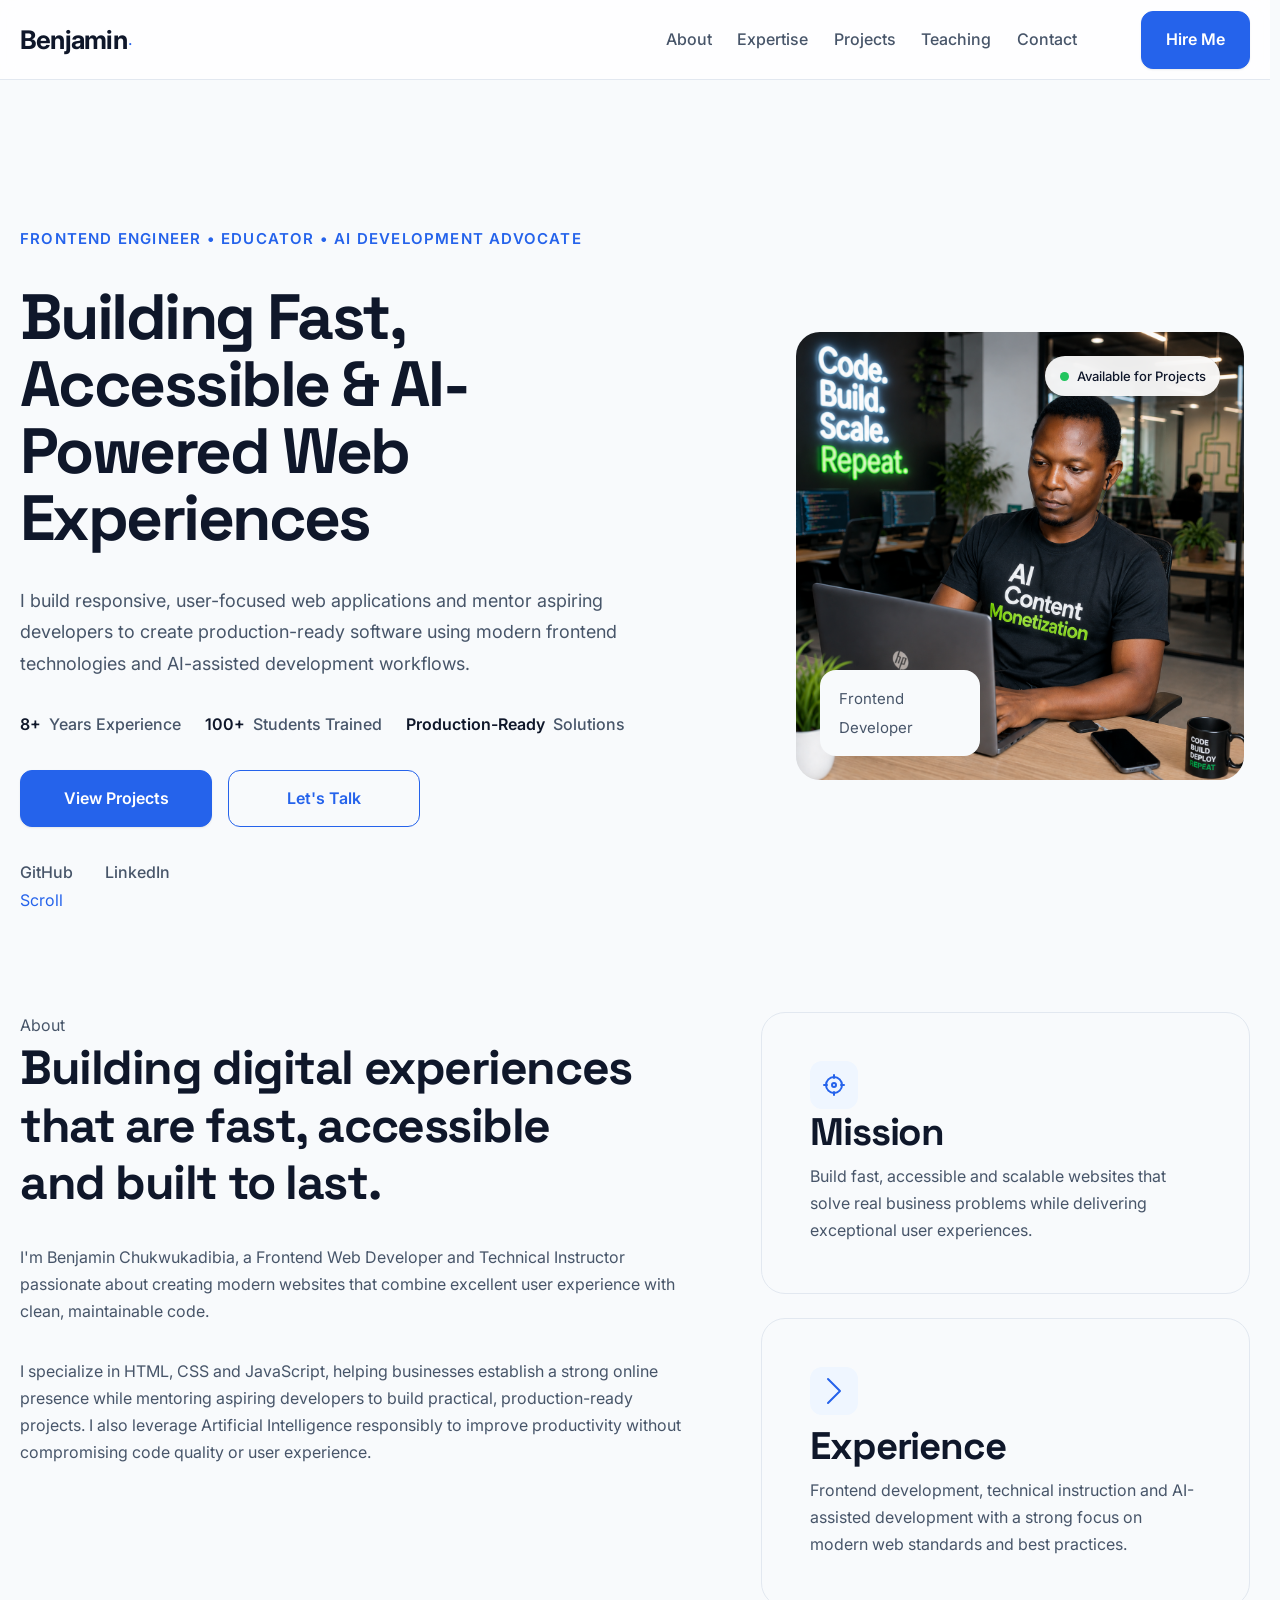
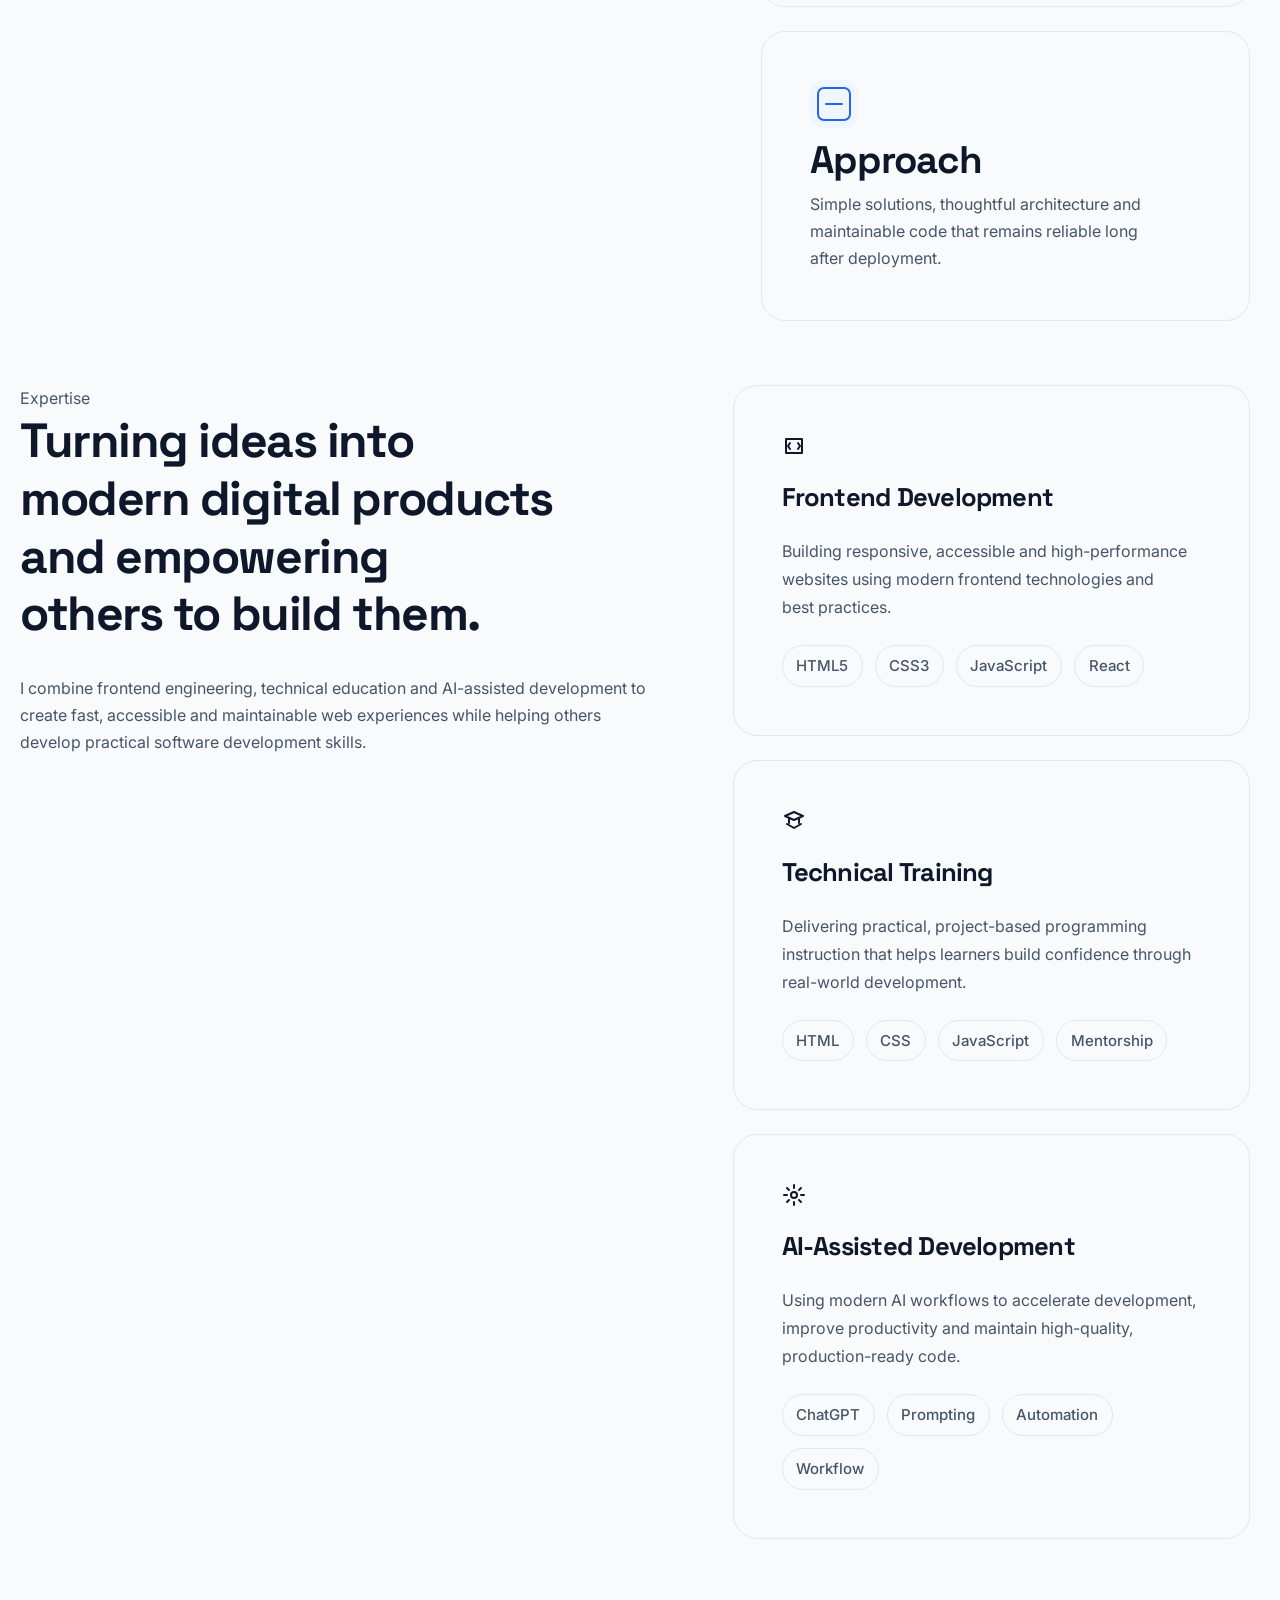
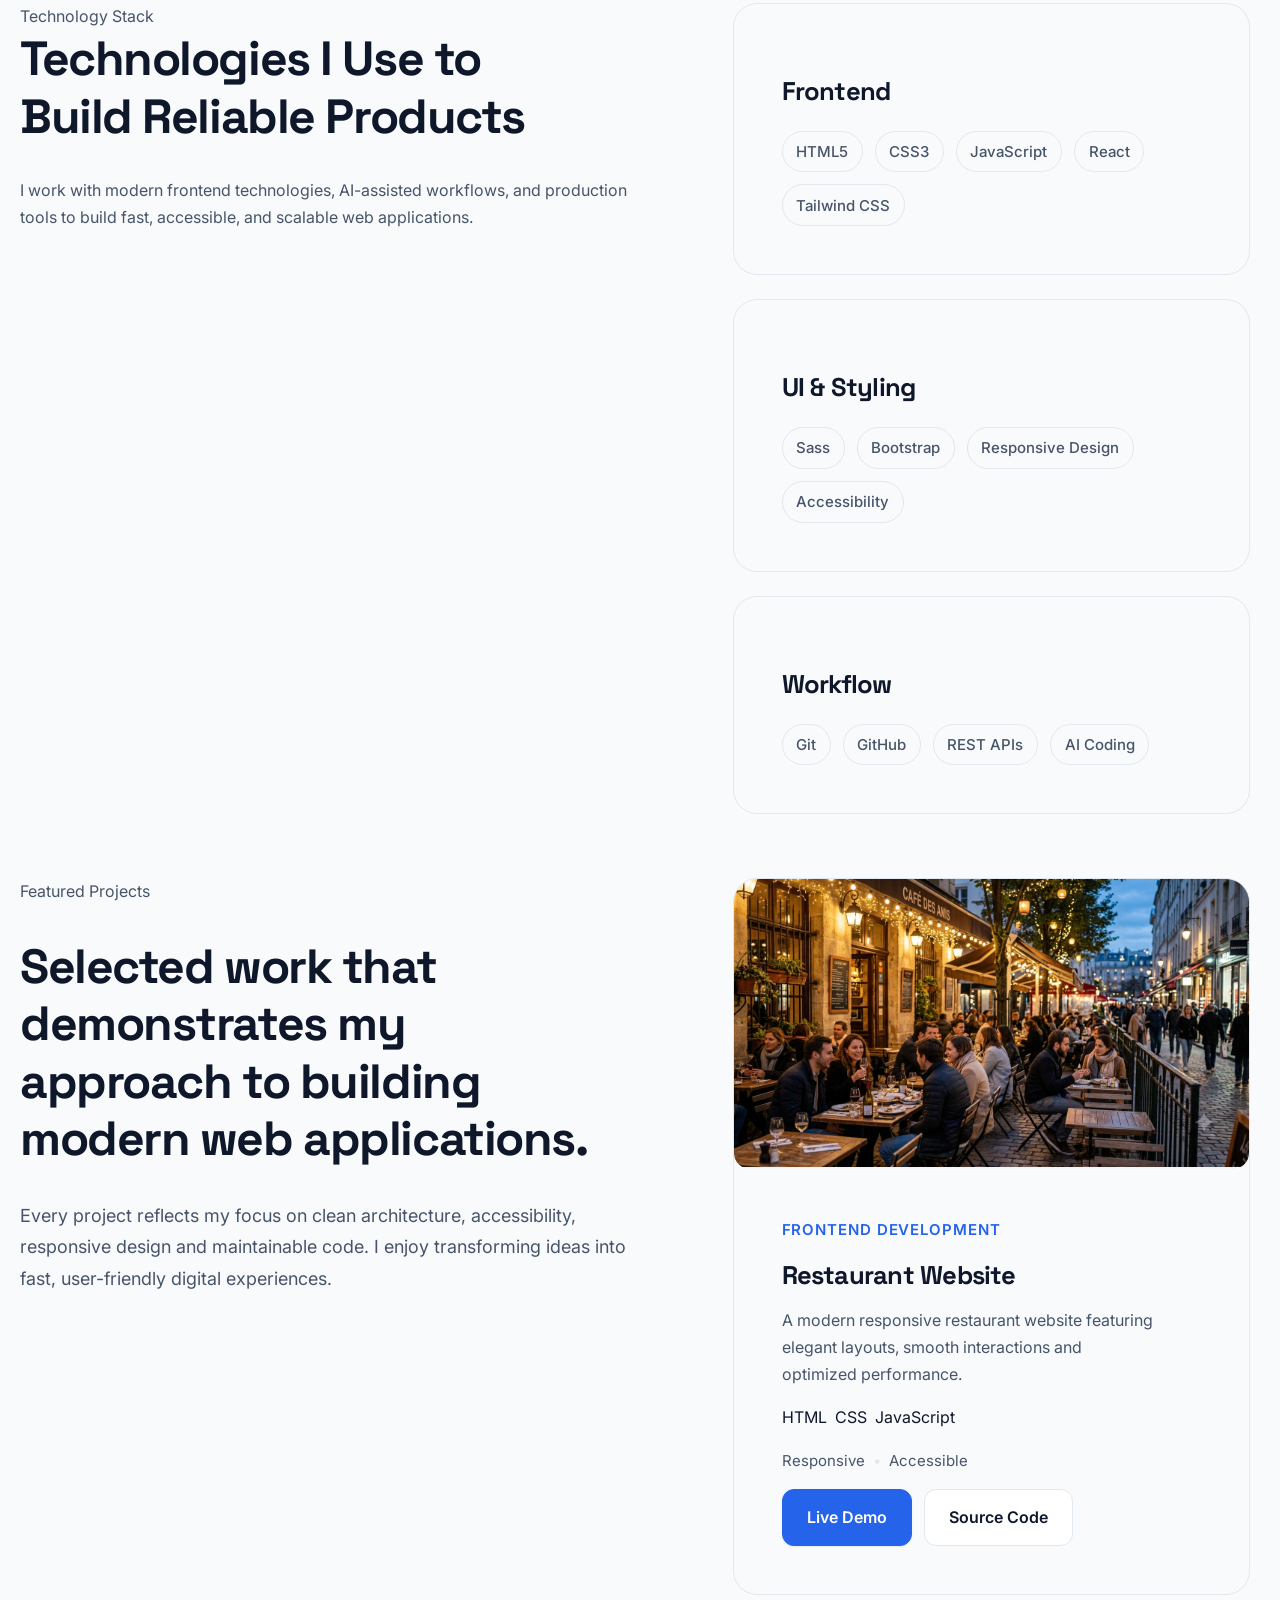
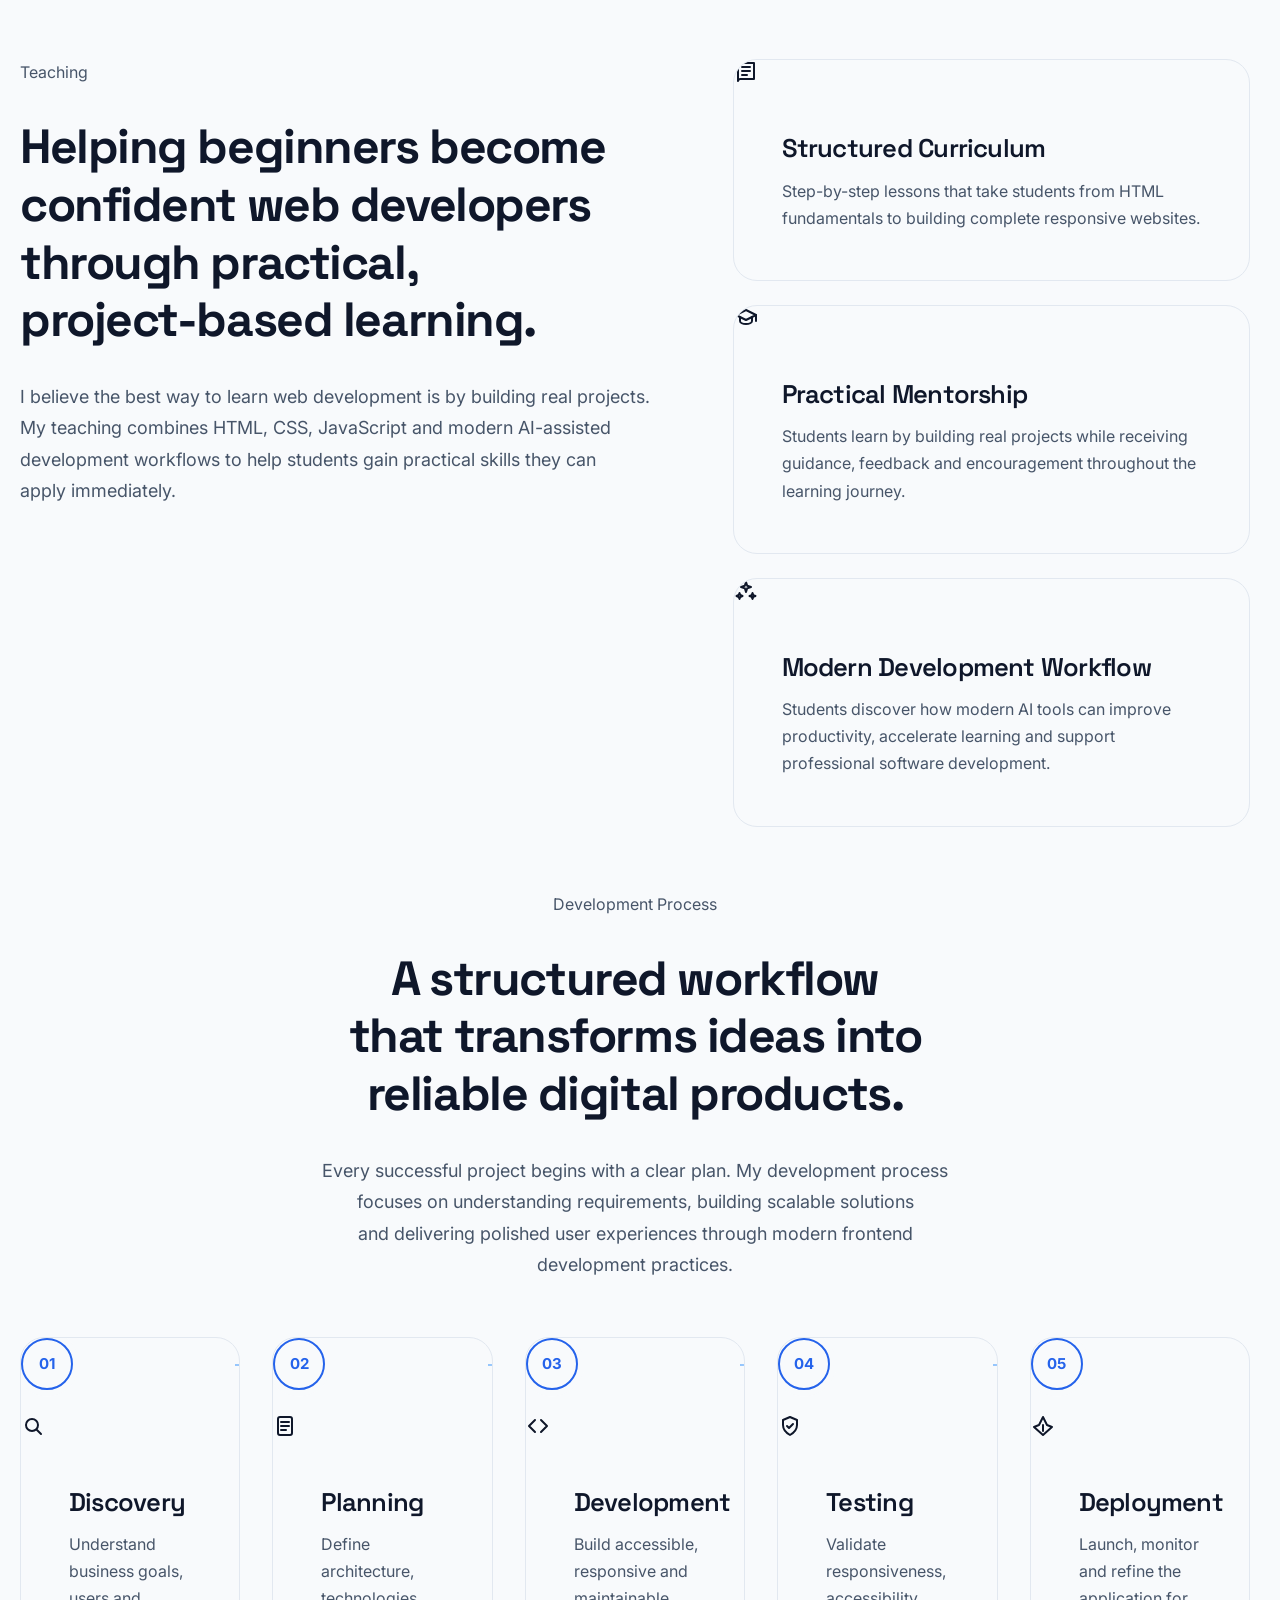
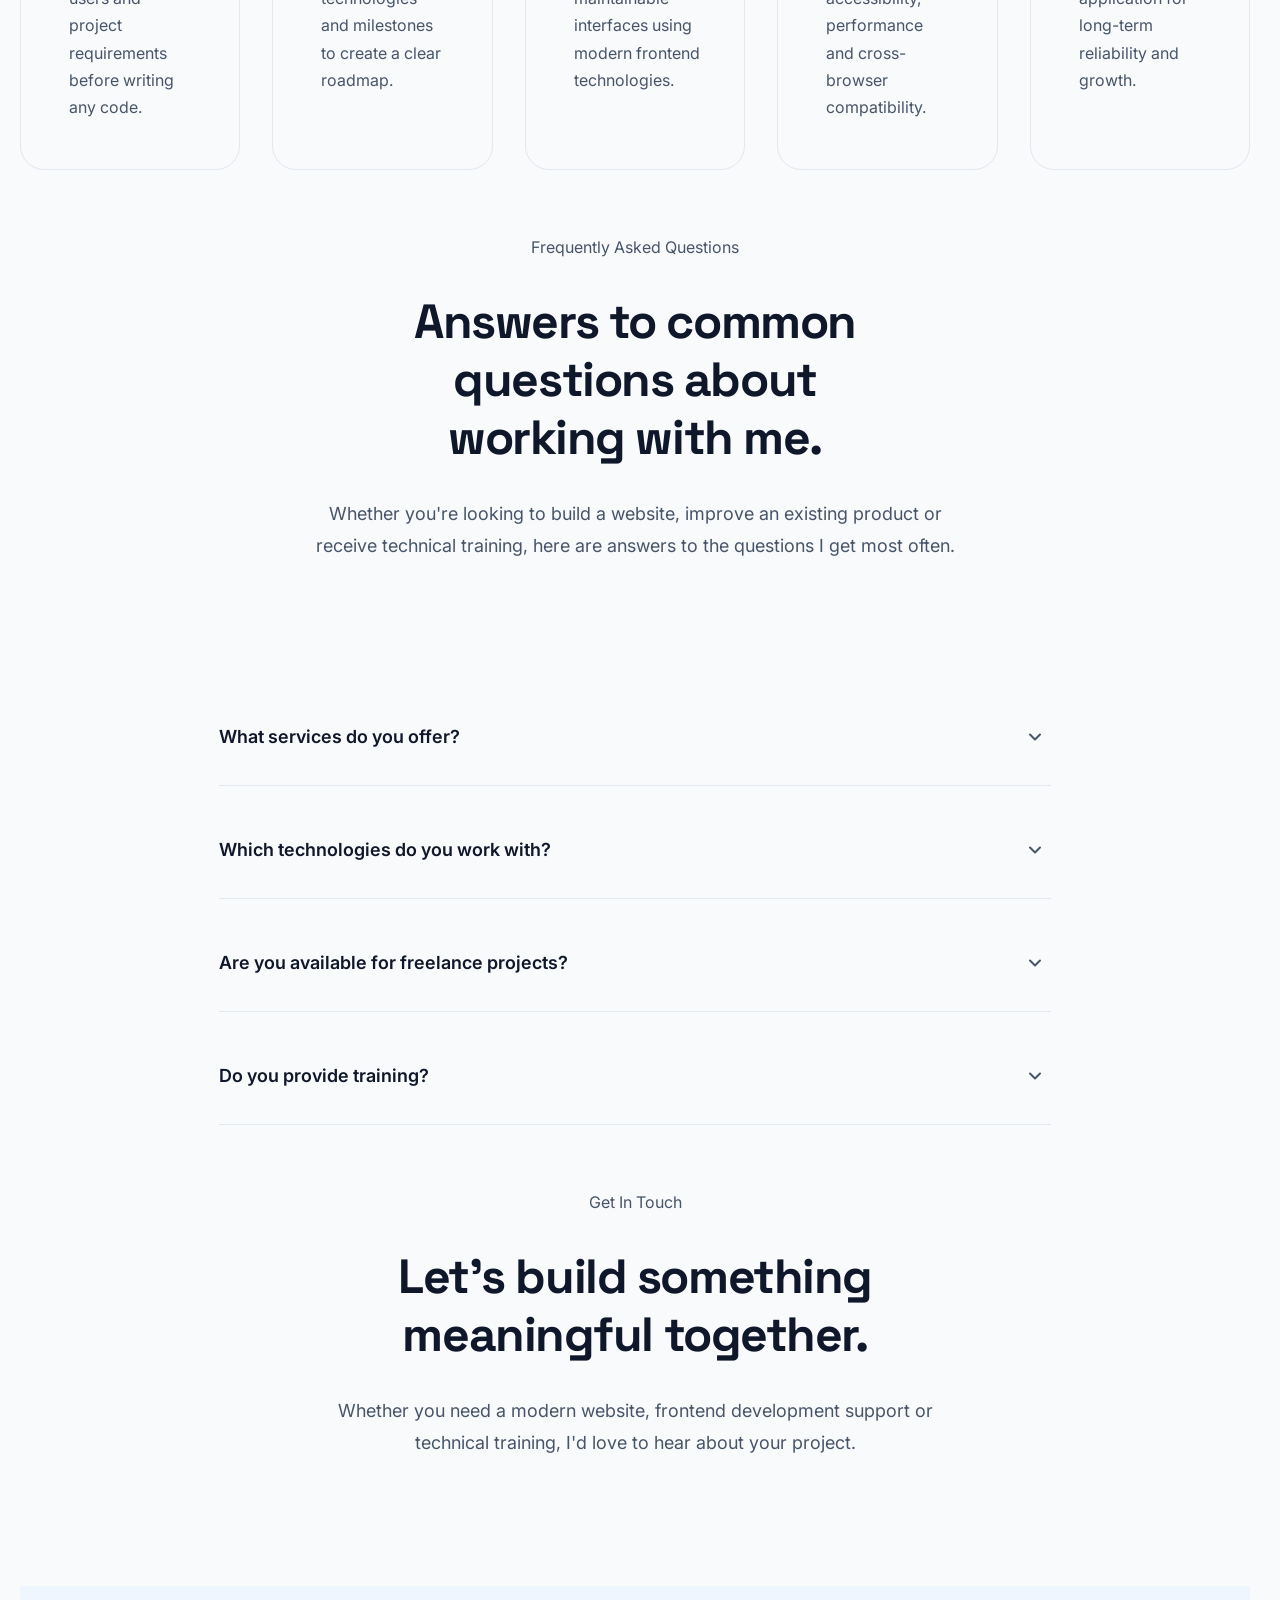
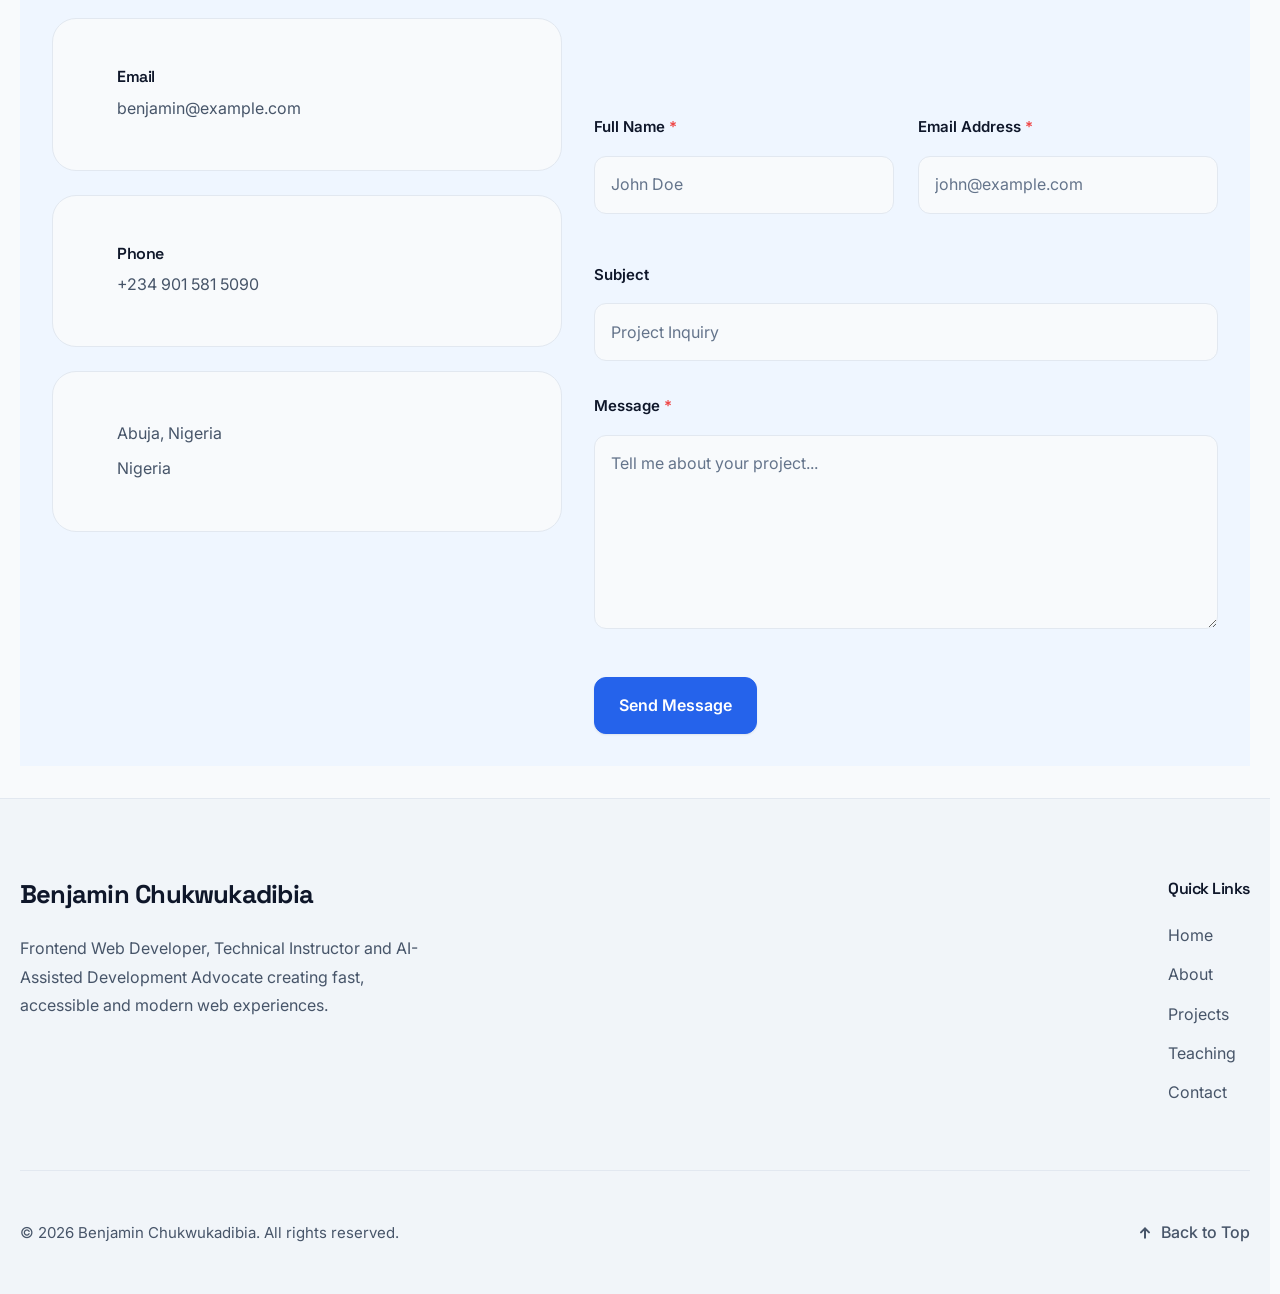
==== index.html @ c60da810 "Add contact form validation + Netlify Forms submission (Stage 23) HTML (index.html): - Form is now a" ====
<!DOCTYPE html>
<html lang="en-NG" dir="ltr">

<head>

    <!-- ==========================================
         Basic Meta
    ========================================== -->

    <meta charset="UTF-8">

    <meta
        name="viewport"
        content="width=device-width, initial-scale=1.0">

    <meta
        http-equiv="X-UA-Compatible"
        content="IE=edge">

    <meta
        name="theme-color"
        content="#0F172A">

    <meta
        name="color-scheme"
        content="light dark">

    <!-- ==========================================
         Primary SEO
    ========================================== -->

    <title>
        Benjamin Chukwukadibia | Frontend Web Developer | Technical Instructor
    </title>

    <meta
        name="description"
        content="Frontend Web Developer, Technical Instructor and AI-Assisted Development Advocate building fast, responsive and accessible web applications.">

    <meta
        name="keywords"
        content="Benjamin Chukwukadibia, Frontend Developer, Web Developer Nigeria, JavaScript, React, HTML, CSS, AI Development, Technical Instructor, Portfolio">

    <meta
        name="author"
        content="Benjamin Chukwukadibia">

    <meta
        name="robots"
        content="index, follow">

    <link
        rel="canonical"
        href="https://yourdomain.com/">

    <!-- ==========================================
         Open Graph
    ========================================== -->

    <meta
        property="og:type"
        content="website">

    <meta
        property="og:title"
        content="Benjamin Chukwukadibia">

    <meta
        property="og:description"
        content="Frontend Web Developer | Technical Instructor | AI-Assisted Development Advocate">

    <meta
        property="og:url"
        content="https://yourdomain.com">

    <meta
        property="og:image"
        content="https://yourdomain.com/seo/og-image.webp">

    <meta
        property="og:site_name"
        content="Benjamin Chukwukadibia Portfolio">

    <meta
        property="og:locale"
        content="en_NG">

    <!-- ==========================================
         Twitter
    ========================================== -->

    <meta
        name="twitter:card"
        content="summary_large_image">

    <meta
        name="twitter:title"
        content="Benjamin Chukwukadibia">

    <meta
        name="twitter:description"
        content="Frontend Web Developer | Technical Instructor | AI-Assisted Development Advocate">

    <meta
        name="twitter:image"
        content="https://yourdomain.com/seo/og-image.webp">

    <!-- ==========================================
         Favicons
    ========================================== -->

    <link
        rel="icon"
        href="favicon/favicon.ico">

    <link
        rel="apple-touch-icon"
        href="favicon/apple-touch-icon.png">

    <link
        rel="manifest"
        href="site.webmanifest">

    <!-- ==========================================
         Google Fonts
    ========================================== -->

    <link
        rel="preconnect"
        href="https://fonts.googleapis.com">

    <link
        rel="preconnect"
        href="https://fonts.gstatic.com"
        crossorigin>

    <link
        href="https://fonts.googleapis.com/css2?family=Inter:wght@400;500;600;700;800&family=Space+Grotesk:wght@500;600;700&display=swap"
        rel="stylesheet">

    <!-- ==========================================
         CSS
    ========================================== -->

    <link
        rel="stylesheet"
        href="assets/css/style.css">

</head>

<body>

    <!-- ==========================================
         Site Wrapper
    ========================================== -->

    <div class="site-wrapper">

        <!-- ==========================================
             Header
        ========================================== -->

        <header
            class="site-header"
            id="top">

            <div class="container">

                <nav
                    class="navbar"
                    aria-label="Primary Navigation">

                    <!-- Logo -->

                    <a
                        href="#hero"
                        class="logo"
                        aria-label="Benjamin Chukwukadibia Home">

                        <span class="logo-text">

                            Benjamin

                        </span>

                        <span
                            class="logo-dot"
                            aria-hidden="true">

                            .

                        </span>

                    </a>

                    <!-- Navigation -->

                    <div
                        class="nav-menu"
                        id="nav-menu"
                        aria-hidden="true">

                        <ul
                            class="nav-list">

                            <li class="nav-item">

                                <a
                                    class="nav-link"
                                    href="#about">

                                    <span class="nav-link-text">

                                        About

                                    </span>

                                </a>

                            </li>

                            <li class="nav-item">

                                <a
                                    class="nav-link"
                                    href="#expertise">

                                    <span class="nav-link-text">

                                        Expertise

                                    </span>

                                </a>

                            </li>

                            <li class="nav-item">

                                <a
                                    class="nav-link"
                                    href="#projects">

                                    <span class="nav-link-text">

                                        Projects

                                    </span>

                                </a>

                            </li>

                            <li class="nav-item">

                                <a
                                    class="nav-link"
                                    href="#teaching">

                                    <span class="nav-link-text">

                                        Teaching

                                    </span>

                                </a>

                            </li>

                            <li class="nav-item">

                                <a
                                    class="nav-link"
                                    href="#contact">

                                    <span class="nav-link-text">

                                        Contact

                                    </span>

                                </a>

                            </li>

                        </ul>

                        <a
                            href="#contact"
                            class="btn btn-primary nav-cta">

                            Hire Me

                        </a>

                    </div>

                    <!-- Mobile Toggle -->

                    <button
                        type="button"
                        class="nav-toggle"
                        aria-label="Toggle navigation"
                        aria-controls="nav-menu"
                        aria-expanded="false">

                        <svg
                            class="nav-toggle-icon"
                            viewBox="0 0 24 24"
                            aria-hidden="true"
                            focusable="false">

                            <line
                                class="line line-top"
                                x1="3"
                                y1="6"
                                x2="21"
                                y2="6" />

                            <line
                                class="line line-middle"
                                x1="3"
                                y1="12"
                                x2="21"
                                y2="12" />

                            <line
                                class="line line-bottom"
                                x1="3"
                                y1="18"
                                x2="21"
                                y2="18" />

                        </svg>

                    </button>

                </nav>

            </div>

        </header>

        <!-- ==========================================
             Main Content
        ========================================== -->

        <main id="main-content">

            <!-- Hero Section -->

            <!-- ==========================================
                HERO
            ========================================== -->

            <section
                id="hero"
                class="hero-section"
                aria-labelledby="hero-title">

                <div class="container">

                    <div class="hero-grid">

                        <!-- ==========================================
                            Hero Content
                        ========================================== -->

                        <div class="hero-content">
                                <div class="hero-copy">

                                <!-- Eyebrow -->

                                <p class="hero-eyebrow">

                                    Frontend Engineer • Educator • AI Development Advocate

                                </p>

                                <!-- Main Heading -->

                                <h1
                                    id="hero-title"
                                    class="hero-title">

                                    Building Fast,
                                    Accessible &
                                    AI-Powered
                                    Web Experiences

                                </h1>

                                <!-- Introduction -->

                                <p class="hero-description">

                                    I build responsive, user-focused web applications and mentor aspiring developers to create production-ready software using modern frontend technologies and AI-assisted development workflows.

                                </p>

                                <!-- Credibility -->

                                <ul
                                    class="hero-highlights"
                                    aria-label="Professional Highlights">

                                    <li>

                                        <strong>8+</strong> Years Experience

                                    </li>

                                    <li>

                                        <strong>100+</strong> Students Trained

                                    </li>

                                    <li>

                                        <strong>Production-Ready</strong> Solutions

                                    </li>

                                </ul>

                                <!-- Call To Action -->

                                <div class="hero-actions">

                                    <a
                                        href="#projects"
                                        class="btn btn-primary">

                                        View Projects

                                    </a>

                                    <a
                                        href="#contact"
                                        class="btn btn-outline">

                                        Let's Talk

                                    </a>

                                </div>

                                <!-- Social -->

                                <ul
                                    class="hero-socials"
                                    aria-label="Social Links">

                                    <li>

                                        <a
                                            href="https://github.com/Chukwukadibia/Chukwukadibia"
                                            target="_blank"
                                            rel="noopener noreferrer">

                                            GitHub

                                        </a>

                                    </li>

                                    <li>

                                        <a
                                            href="https://www.linkedin.com/in/chukwukadibia-benjamin-b775a0150/"
                                            target="_blank"
                                            rel="noopener noreferrer">

                                            LinkedIn

                                        </a>

                                    </li>

                                </ul>
                            </div>

                        </div>

                        <!-- ==========================================
                            Hero Media
                        ========================================== -->

                        <div class="hero-media">

                            <figure class="hero-photo">

                                <img
                                    src="assets/images/profile/benjamin.png"
                                    alt="Benjamin Chukwukadibia"
                                    class="hero-image"
                                    width="640"
                                    height="800"
                                    loading="eager"
                                    decoding="async"
                                    fetchpriority="high">

                                <div class="profile-status">

                                    <span class="status-dot"></span>

                                    Available for Projects

                                </div>

                                <div class="profile-badge">

                                     <span class="badge-title">
                                        Frontend
                                    </span>

                                    <span class="badge-subtitle">
                                        Developer
                                    </span>

                                </div>

                                <span
                                    class="profile-shape"
                                    aria-hidden="true">
                                </span>

                            </figure>

                        </div>
                    </div>
                    <!-- ==========================================
                        Scroll Indicator
                    ========================================== -->

                    <a
                        href="#about"
                        class="scroll-indicator"
                        aria-label="Scroll to About section">

                        Scroll

                    </a>

                </div>

            </section>

            <!-- ==========================================
                ABOUT
            ========================================== -->

            <section
                class="section about-section"
                id="about"
                aria-labelledby="about-title">

                <div class="container">

                    <div class="about-grid">

                        <!-- About Content -->

                        <div class="about-content">

                            <header class="section-header">

                                <p class="section-eyebrow">

                                    About

                                </p>

                                <h2
                                    class="section-title"
                                    id="about-title">

                                    Building digital experiences that are fast, accessible and built to last.

                                </h2>

                            </header>

                            <p class="about-lead">

                                I'm Benjamin Chukwukadibia, a Frontend Web Developer and Technical Instructor passionate about creating modern websites that combine excellent user experience with clean, maintainable code.

                            </p>

                            <p>

                                I specialize in HTML, CSS and JavaScript, helping businesses establish a strong online presence while mentoring aspiring developers to build practical, production-ready projects. I also leverage Artificial Intelligence responsibly to improve productivity without compromising code quality or user experience.

                            </p>

                        </div>

                        <!-- About Highlights -->

                        <div class="about-cards">

                            <article class="card card--interactive about-card">

                                <div class="card-body">

                                    <div class="card-icon about-card-icon" aria-hidden="true">

                                            <svg
                                                viewBox="0 0 24 24"
                                                class="about-icon">

                                                <circle
                                                    cx="12"
                                                    cy="12"
                                                    r="8"
                                                    class="icon-stroke"/>

                                                <circle
                                                    cx="12"
                                                    cy="12"
                                                    r="2"
                                                    class="icon-stroke"/>

                                                <line
                                                    x1="12"
                                                    y1="2"
                                                    x2="12"
                                                    y2="5"
                                                    class="icon-stroke"/>

                                                <line
                                                    x1="22"
                                                    y1="12"
                                                    x2="19"
                                                    y2="12"
                                                    class="icon-stroke"/>

                                                <line
                                                    x1="12"
                                                    y1="22"
                                                    x2="12"
                                                    y2="19"
                                                    class="icon-stroke"/>

                                                <line
                                                    x1="2"
                                                    y1="12"
                                                    x2="5"
                                                    y2="12"
                                                    class="icon-stroke"/>

                                            </svg>
                                        </div>

                                    <h3>

                                        Mission

                                    </h3>

                                    <p>

                                        Build fast, accessible and scalable websites that solve real business problems while delivering exceptional user experiences.

                                    </p>
                                </div>
                            </article>

                            <article class="card card--interactive about-card">

                                <div class="card-body">


                                    <div class="about-card-icon" aria-hidden="true">

                                        <svg
                                            viewBox="0 0 24 24"
                                            class="about-icon">

                                            <polyline
                                                points="9 18 15 12 9 6"
                                                class="icon-stroke"/>

                                        </svg>

                                    </div>
                                    <h3>

                                        Experience

                                    </h3>

                                    <p>

                                        Frontend development, technical instruction and AI-assisted development with a strong focus on modern web standards and best practices.

                                    </p>
                                </div>
                            </article>

                            <article class="card card--interactive about-card">

                                <div class="card-body">

                                    <div class="about-card-icon" aria-hidden="true">

                                        <svg
                                            viewBox="0 0 24 24"
                                            class="about-icon">

                                            <rect
                                                x="4"
                                                y="4"
                                                width="16"
                                                height="16"
                                                rx="3"
                                                class="icon-stroke"/>

                                            <path
                                                d="M8 12h8"
                                                class="icon-stroke"/>

                                        </svg>

                                    </div>
                                    <h3>

                                        Approach

                                    </h3>

                                    <p>

                                        Simple solutions, thoughtful architecture and maintainable code that remains reliable long after deployment.

                                    </p>
                                </div>
                            </article>

                        </div>

                    </div>

                </div>

            </section>
            <!-- Additional sections will be added progressively -->
            
            <!-- ==========================================
                EXPERTISE
            ========================================== -->

            <section
                class="section expertise-section"
                id="expertise"
                aria-labelledby="expertise-title">

                <div class="container">

                    <div class="expertise-grid">

                        <!-- ==========================================
                            Section Header
                        ========================================== -->

                        <div class="expertise-content">

                            <header class="section-header">

                                <p class="section-eyebrow">

                                    Expertise

                                </p>

                                <h2
                                    id="expertise-title"
                                    class="section-title">

                                    Turning ideas into modern digital products and empowering others to build them.

                                </h2>

                            </header>

                            <p class="expertise-lead">

                                I combine frontend engineering, technical education and AI-assisted development to create fast, accessible and maintainable web experiences while helping others develop practical software development skills.

                            </p>

                        </div>

                        <!-- ==========================================
                            Expertise Cards
                        ========================================== -->

                        <div class="expertise-cards">

                            <!-- Frontend Development -->

                            <article class="card card--interactive expertise-card">

                                <div class="card-body">

                                    <div class="card-icon expertise-card-icon">

                                        <svg
                                            viewBox="0 0 24 24"
                                            aria-hidden="true">

                                            <path
                                                class="icon-stroke"
                                                d="M4 5h16v14H4z"/>

                                            <path
                                                class="icon-stroke"
                                                d="M8 9l-2 3 2 3"/>

                                            <path
                                                class="icon-stroke"
                                                d="M16 9l2 3-2 3"/>

                                        </svg>

                                    </div>

                                    <h3>

                                        Frontend Development

                                    </h3>

                                    <p>

                                        Building responsive, accessible and high-performance websites using modern frontend technologies and best practices.

                                    </p>

                                    <div class="expertise-tags">

                                        <span class="tag">HTML5</span>

                                        <span class="tag">CSS3</span>

                                        <span class="tag">JavaScript</span>

                                        <span class="tag">React</span>

                                    </div>

                                </div>

                            </article>

                            <!-- Technical Training -->

                            <article class="card card--interactive expertise-card">

                                <div class="card-body">

                                    <div class="card-icon expertise-card-icon">

                                        <svg
                                            viewBox="0 0 24 24"
                                            aria-hidden="true">

                                            <path
                                                class="icon-stroke"
                                                d="M3 7l9-4 9 4-9 4z"/>

                                            <path
                                                class="icon-stroke"
                                                d="M7 10v4"/>

                                            <path
                                                class="icon-stroke"
                                                d="M17 10v4"/>

                                            <path
                                                class="icon-stroke"
                                                d="M5 15l7 4 7-4"/>

                                        </svg>

                                    </div>

                                    <h3>

                                        Technical Training

                                    </h3>

                                    <p>

                                        Delivering practical, project-based programming instruction that helps learners build confidence through real-world development.

                                    </p>

                                    <div class="expertise-tags">

                                        <span class="tag">HTML</span>

                                        <span class="tag">CSS</span>

                                        <span class="tag">JavaScript</span>

                                        <span class="tag">Mentorship</span>

                                    </div>

                                </div>

                            </article>

                            <!-- AI-Assisted Development -->

                            <article class="card card--interactive expertise-card">

                                <div class="card-body">

                                    <div class="card-icon expertise-card-icon">

                                        <svg
                                            viewBox="0 0 24 24"
                                            aria-hidden="true">

                                            <circle
                                                class="icon-stroke"
                                                cx="12"
                                                cy="12"
                                                r="3"/>

                                            <path
                                                class="icon-stroke"
                                                d="M12 2v3"/>

                                            <path
                                                class="icon-stroke"
                                                d="M12 19v3"/>

                                            <path
                                                class="icon-stroke"
                                                d="M2 12h3"/>

                                            <path
                                                class="icon-stroke"
                                                d="M19 12h3"/>

                                            <path
                                                class="icon-stroke"
                                                d="M5 5l2 2"/>

                                            <path
                                                class="icon-stroke"
                                                d="M17 17l2 2"/>

                                            <path
                                                class="icon-stroke"
                                                d="M19 5l-2 2"/>

                                            <path
                                                class="icon-stroke"
                                                d="M7 17l-2 2"/>

                                        </svg>

                                    </div>

                                    <h3>

                                        AI-Assisted Development

                                    </h3>

                                    <p>

                                        Using modern AI workflows to accelerate development, improve productivity and maintain high-quality, production-ready code.

                                    </p>

                                    <div class="expertise-tags">

                                        <span class="tag">ChatGPT</span>

                                        <span class="tag">Prompting</span>

                                        <span class="tag">Automation</span>

                                        <span class="tag">Workflow</span>

                                    </div>

                                </div>

                            </article>

                        </div>

                    </div>

                </div>

            </section>

            <section
                class="section tech-stack-section"
                id="tech-stack"
                aria-labelledby="tech-stack-title">

                <div class="container">

                    <div class="tech-stack-grid">

                        <!-- Content -->

                        <div class="tech-stack-content">
                            <header class="section-header">

                                <p class="section-eyebrow">

                                Technology Stack

                                </p>

                                <h2
                                class="section-title"
                                id="tech-stack-title">

                                Technologies I Use to Build Reliable Products

                                </h2>

                            </header>
                            
                            <p class="section-description">

                                I work with modern frontend technologies,
                                AI-assisted workflows, and production tools
                                to build fast, accessible, and scalable web
                                applications.

                            </p>

                        </div>

                        <!-- Skills -->

                        <div class="tech-stack-groups">

                            <!-- Frontend -->

                            <article class="card card--interactive tech-group">

                                <div class="card-body">

                                    <div class="card-icon tech-group-icon">

                                        <!-- SVG -->

                                    </div>

                                    <h3>

                                        Frontend

                                    </h3>

                                    <div class="tech-tags">

                                        <span class="tag tech-tag">HTML5</span>
                                        <span class="tag tech-tag">CSS3</span>
                                        <span class="tag tech-tag">JavaScript</span>
                                        <span class="tag tech-tag">React</span>
                                        <span class="tag tech-tag">Tailwind CSS</span>

                                    </div>

                                </div>

                            </article>

                            <!-- Styling -->

                            <article class="card card--interactive tech-group">

                                <div class="card-body">

                                    <div class="card-icon tech-group-icon">

                                        <!-- SVG -->

                                    </div>

                                    <h3>

                                        UI & Styling

                                    </h3>

                                    <div class="tech-tags">

                                        <span class="tag tech-tag">Sass</span>
                                        <span class="tag tech-tag">Bootstrap</span>
                                        <span class="tag tech-tag">Responsive Design</span>
                                        <span class="tag tech-tag">Accessibility</span>

                                    </div>

                                </div>

                            </article>

                            <!-- Workflow -->

                            <article class="card card--interactive tech-group">

                                <div class="card-body">

                                    <div class="card-icon tech-group-icon">

                                        <!-- SVG -->

                                    </div>

                                    <h3>

                                        Workflow

                                    </h3>

                                    <div class="tech-tags">

                                        <span class="tag tech-tag">Git</span>
                                        <span class="tag tech-tag">GitHub</span>
                                        <span class="tag tech-tag">REST APIs</span>
                                        <span class="tag tech-tag">AI Coding</span>

                                    </div>

                                </div>

                            </article>

                        </div>

                    </div>

                </div>

            </section>

            <section
                class="projects-section section"
                id="projects"
                aria-labelledby="projects-title">

                <div class="container">

                    <div class="projects-grid">

                        <div class="projects-content">

                            <p class="section-eyebrow">

                                Featured Projects

                            </p>

                            <h2
                                class="section-title"
                                id="projects-title">

                                Selected work that demonstrates
                                my approach to building modern
                                web applications.

                            </h2>

                            <p class="projects-description">

                                Every project reflects my focus on
                                clean architecture, accessibility,
                                responsive design and maintainable
                                code. I enjoy transforming ideas
                                into fast, user-friendly digital
                                experiences.

                            </p>

                        </div>

                        <div class="projects-gallery">

                            <article
                                class="card card--interactive project-card">

                                <figure class="project-image">

                                    <div class="project-image-wrapper">

                                        <a
                                            href="#"
                                            aria-label="View Restaurant Website project">

                                            <img
                                                src="assets/images/projects/project-01.png"
                                                alt="Homepage of the Restaurant Website project"
                                                width="1280"
                                                height="720"
                                                loading="lazy"
                                                decoding="async">

                                        </a>

                                    </div>

                                </figure>

                                <div class="card-body">

                                    <span class="project-category">

                                        Frontend Development

                                    </span>

                                    <h3 class="project-title">

                                         <a href="#">

                                            Restaurant Website

                                        </a>

                                    </h3>

                                    <p class="project-description">

                                        A modern responsive restaurant website
                                        featuring elegant layouts, smooth
                                        interactions and optimized performance.

                                    </p>

                                    <ul class="project-tags">

                                        <li>

                                            <span class="badge project-badge">

                                                HTML

                                            </span>

                                        </li>

                                        <li>

                                            <span class="badge project-badge">

                                                CSS

                                            </span>

                                        </li>

                                        <li>

                                            <span class="badge project-badge">

                                                JavaScript

                                            </span>

                                        </li>

                                    </ul>

                                    <div class="project-meta">

                                        <span class="project-meta-item">

                                            Responsive

                                        </span>

                                        <span
                                            class="project-meta-separator"
                                            aria-hidden="true">

                                            •

                                        </span>

                                        <span class="project-meta-item">

                                            Accessible

                                        </span>

                                    </div>

                                    <div class="project-actions">

                                        <a
                                            href="#"
                                            class="btn btn-primary"
                                            target="_blank"
                                            rel="noopener noreferrer"
                                            aria-label="View live demo of Restaurant Website">

                                            Live Demo

                                        </a>

                                        <a
                                            href="#"
                                            class="btn btn-secondary"
                                            target="_blank"
                                            rel="noopener noreferrer"
                                            aria-label="View source code for Restaurant Website">

                                            Source Code

                                        </a>

                                    </div>

                                </div>

                            </article>

                        </div>

                    </div>

                </div>

            </section>

            <section
                class="teaching-section section"
                id="teaching"
                aria-labelledby="teaching-title">

                <div class="container">

                    <div class="teaching-grid">

                        <!-- Section Content -->

                        <div class="teaching-content">

                            <p class="section-eyebrow">

                                Teaching

                            </p>

                            <h2
                                class="section-title"
                                id="teaching-title">

                                Helping beginners become confident
                                web developers through practical,
                                project-based learning.

                            </h2>

                            <p class="teaching-description">

                                I believe the best way to learn web
                                development is by building real
                                projects. My teaching combines HTML,
                                CSS, JavaScript and modern AI-assisted
                                development workflows to help students
                                gain practical skills they can apply
                                immediately.

                            </p>

                        </div>

                        <!-- Teaching Cards -->

                        <div class="teaching-cards">

                            <!-- Curriculum -->

                            <article
                                class="card card--interactive teaching-card">

                                <div
                                    class="card-icon teaching-card-icon"
                                    aria-hidden="true">

                                    <svg
                                        class="teaching-icon"
                                        viewBox="0 0 24 24"
                                        aria-hidden="true">

                                        <path
                                            class="icon-stroke"
                                            d="M4 5.5A2.5 2.5 0 0 1 6.5 3H20v16H6.5A2.5 2.5 0 0 0 4 21V5.5Z"/>

                                        <path
                                            class="icon-stroke"
                                            d="M8 7h8"/>

                                        <path
                                            class="icon-stroke"
                                            d="M8 11h8"/>

                                        <path
                                            class="icon-stroke"
                                            d="M8 15h5"/>

                                    </svg>

                                </div>

                                <div class="card-body">

                                    <h3 class="card-title">

                                        Structured Curriculum

                                    </h3>

                                    <p class="card-text">

                                        Step-by-step lessons that take
                                        students from HTML fundamentals
                                        to building complete responsive
                                        websites.

                                    </p>

                                </div>

                            </article>

                            <!-- Mentorship -->

                            <article
                                class="card card--interactive teaching-card">

                                <div
                                    class="card-icon teaching-card-icon"
                                    aria-hidden="true">

                                    <svg
                                        class="teaching-icon"
                                        viewBox="0 0 24 24"
                                        aria-hidden="true">

                                        <path
                                            class="icon-stroke"
                                            d="M2 9l10-5 10 5-10 5-10-5Z"/>

                                        <path
                                            class="icon-stroke"
                                            d="M6 11v4c0 1.7 2.7 3 6 3s6-1.3 6-3v-4"/>

                                        <path
                                            class="icon-stroke"
                                            d="M22 9v6"/>

                                    </svg>

                                </div>

                                <div class="card-body">

                                    <h3 class="card-title">

                                        Practical Mentorship

                                    </h3>

                                    <p class="card-text">

                                        Students learn by building real
                                        projects while receiving guidance,
                                        feedback and encouragement
                                        throughout the learning journey.

                                    </p>

                                </div>

                            </article>

                            <!-- AI -->

                            <article
                                class="card card--interactive teaching-card">

                                <div class="teaching-card-content">

                                    <div
                                    class="card-icon teaching-card-icon"
                                    aria-hidden="true">

                                    <svg
                                        class="teaching-icon"
                                        viewBox="0 0 24 24"
                                        aria-hidden="true">

                                        <path
                                            class="icon-stroke"
                                            d="M12 3l1.2 3.8L17 8l-3.8 1.2L12 13l-1.2-3.8L7 8l3.8-1.2L12 3Z"/>

                                        <path
                                            class="icon-stroke"
                                            d="M18.5 14l.8 2.2L21.5 17l-2.2.8L18.5 20l-.8-2.2L15.5 17l2.2-.8.8-2.2Z"/>

                                        <path
                                            class="icon-stroke"
                                            d="M5.5 14l.8 2L8.5 17l-2.2 1-.8 2-.8-2L2.5 17l2.2-1 .8-2Z"/>

                                    </svg>

                                </div>

                                </div>

                                <div class="card-body">

                                    <h3 class="card-title">

                                        Modern Development Workflow

                                    </h3>

                                    <p class="card-text">

                                        Students discover how modern AI
                                        tools can improve productivity,
                                        accelerate learning and support
                                        professional software development.

                                    </p>

                                </div>

                            </article>

                        </div>

                    </div>

                </div>

            </section>

            <section
                class="process-section section"
                id="process"
                aria-labelledby="process-title">

                <div class="container">

                    <div class="process-content">

                        <p class="section-eyebrow">

                            Development Process

                        </p>

                        <h2
                            class="section-title"
                            id="process-title">

                            A structured workflow that transforms
                            ideas into reliable digital products.

                        </h2>

                        <p class="process-description">

                            Every successful project begins with a
                            clear plan. My development process
                            focuses on understanding requirements,
                            building scalable solutions and delivering
                            polished user experiences through modern
                            frontend development practices.

                        </p>

                    </div>

                    <div class="process-grid">

                        <!-- Step 01 -->

                        <article
                            class="card card--interactive process-card">

                            <div class="timeline-marker process-number">

                                01

                            </div>

                            <div
                                class="card-icon process-card-icon"
                                aria-hidden="true">

                                <svg
                                    viewBox="0 0 24 24"
                                    aria-hidden="true">

                                    <circle
                                        class="icon-stroke"
                                        cx="11"
                                        cy="11"
                                        r="6"/>

                                    <path
                                        class="icon-stroke"
                                        d="M20 20l-4-4"/>

                                </svg>

                            </div>

                            <div class="card-body">

                                <h3 class="card-title">

                                    Discovery

                                </h3>

                                <p class="card-text">

                                    Understand business goals,
                                    users and project requirements
                                    before writing any code.

                                </p>

                            </div>

                        </article>

                        <!-- Step 02 -->

                        <article
                            class="card card--interactive process-card">

                            <div class="timeline-marker process-number">

                                02

                            </div>

                            <div
                            
                            class="card-icon process-card-icon"
                            aria-hidden="true">

                            <svg
                                viewBox="0 0 24 24"
                                aria-hidden="true">

                                <rect
                                    class="icon-stroke"
                                    x="5"
                                    y="3"
                                    width="14"
                                    height="18"
                                    rx="2"/>

                                <path
                                    class="icon-stroke"
                                    d="M8 8h8"/>

                                <path
                                    class="icon-stroke"
                                    d="M8 12h8"/>

                                <path
                                    class="icon-stroke"
                                    d="M8 16h5"/>

                            </svg>

                        </div>

                            <div class="card-body">

                                <h3 class="card-title">

                                    Planning

                                </h3>

                                <p class="card-text">

                                    Define architecture,
                                    technologies and milestones
                                    to create a clear roadmap.

                                </p>

                            </div>

                        </article>

                        <!-- Step 03 -->

                        <article
                            class="card card--interactive process-card">

                            <div class="timeline-marker process-number">

                                03

                            </div>

                            <div
                                class="card-icon process-card-icon"
                                aria-hidden="true">

                                <svg
                                    viewBox="0 0 24 24"
                                    aria-hidden="true">

                                    <path
                                        class="icon-stroke"
                                        d="M9 18L3 12l6-6"/>

                                    <path
                                        class="icon-stroke"
                                        d="M15 6l6 6-6 6"/>

                                </svg>

                            </div>

                            <div class="card-body">

                                <h3 class="card-title">

                                    Development

                                </h3>

                                <p class="card-text">

                                    Build accessible,
                                    responsive and maintainable
                                    interfaces using modern
                                    frontend technologies.

                                </p>

                            </div>

                        </article>

                        <!-- Step 04 -->

                        <article
                            class="card card--interactive process-card">

                            <div class="timeline-marker process-number">

                                04

                            </div>

                            <div
                                class="card-icon process-card-icon"
                                aria-hidden="true">

                                <svg
                                    viewBox="0 0 24 24"
                                    aria-hidden="true">

                                    <path
                                        class="icon-stroke"
                                        d="M12 3l7 3v5c0 5-3.5 8-7 10-3.5-2-7-5-7-10V6l7-3Z"/>

                                    <path
                                        class="icon-stroke"
                                        d="M9 12l2 2 4-4"/>

                                </svg>

                            </div>

                            <div class="card-body">

                                <h3 class="card-title">

                                    Testing

                                </h3>

                                <p class="card-text">

                                    Validate responsiveness,
                                    accessibility, performance
                                    and cross-browser compatibility.

                                </p>

                            </div>

                        </article>

                        <!-- Step 05 -->

                        <article
                            class="card card--interactive process-card">

                            <div class="timeline-marker process-number">

                                05

                            </div>

                            <div
                                class="card-icon process-card-icon"
                                aria-hidden="true">

                                <svg
                                    viewBox="0 0 24 24"
                                    aria-hidden="true">

                                    <path
                                        class="icon-stroke"
                                        d="M12 3l4 8 5 2-9 8-9-8 5-2 4-8Z"/>

                                    <path
                                        class="icon-stroke"
                                        d="M12 11v6"/>

                                </svg>

                            </div>

                            <div class="card-body">

                                <h3 class="card-title">

                                    Deployment

                                </h3>

                                <p class="card-text">

                                    Launch, monitor and refine
                                    the application for long-term
                                    reliability and growth.

                                </p>

                            </div>

                        </article>

                    </div>

                </div>

            </section>

            <section
                class="testimonials-section section"
                id="testimonials"
                aria-labelledby="testimonials-title">

                <div class="container">

                    <div class="testimonials-content">

                        <p class="section-eyebrow">

                            Client Feedback

                        </p>

                        <h2
                            class="section-title"
                            id="testimonials-title">

                            Trusted by clients, students
                            and collaborators.

                        </h2>

                        <p class="testimonials-description">

                            Building websites is only part of the job.
                            I value communication, reliability and
                            delivering solutions that exceed expectations.
                            Here's what people I've worked with have to say.

                        </p>

                    </div>

                    <div class="testimonials-grid">

                        <!-- Testimonial Card -->

                        <article
                            class="card card--interactive testimonial-card">

                            <div class="card-body">

                                <div
                                    class="testimonial-rating"
                                    aria-label="5 out of 5 stars">

                                    <svg
                                        class="rating-star"
                                        viewBox="0 0 24 24"
                                        aria-hidden="true"
                                        focusable="false">

                                        <path
                                            class="icon-stroke"
                                            d="M12 3l2.9 5.88 6.49.94-4.69 4.57 1.11 6.46L12 17.77 6.19 20.85l1.11-6.46L2.61 9.82l6.49-.94L12 3z"/>

                                    </svg>

                                    <svg
                                        class="rating-star"
                                        viewBox="0 0 24 24"
                                        aria-hidden="true"
                                        focusable="false">

                                        <path
                                            class="icon-stroke"
                                            d="M12 3l2.9 5.88 6.49.94-4.69 4.57 1.11 6.46L12 17.77 6.19 20.85l1.11-6.46L2.61 9.82l6.49-.94L12 3z"/>

                                    </svg>

                                    <svg
                                        class="rating-star"
                                        viewBox="0 0 24 24"
                                        aria-hidden="true"
                                        focusable="false">

                                        <path
                                            class="icon-stroke"
                                            d="M12 3l2.9 5.88 6.49.94-4.69 4.57 1.11 6.46L12 17.77 6.19 20.85l1.11-6.46L2.61 9.82l6.49-.94L12 3z"/>

                                    </svg>

                                    <svg
                                        class="rating-star"
                                        viewBox="0 0 24 24"
                                        aria-hidden="true"
                                        focusable="false">

                                        <path
                                            class="icon-stroke"
                                            d="M12 3l2.9 5.88 6.49.94-4.69 4.57 1.11 6.46L12 17.77 6.19 20.85l1.11-6.46L2.61 9.82l6.49-.94L12 3z"/>

                                    </svg>

                                    <svg
                                        class="rating-star"
                                        viewBox="0 0 24 24"
                                        aria-hidden="true"
                                        focusable="false">

                                        <path
                                            class="icon-stroke"
                                            d="M12 3l2.9 5.88 6.49.94-4.69 4.57 1.11 6.46L12 17.77 6.19 20.85l1.11-6.46L2.61 9.82l6.49-.94L12 3z"/>

                                    </svg>

                                </div>

                                <blockquote class="testimonial-quote">

                                    <div
                                        class="testimonial-quote-icon"
                                        aria-hidden="true">

                                        <svg
                                            class="testimonial-quote-icon-svg"
                                            viewBox="0 0 24 24"
                                            aria-hidden="true"
                                            focusable="false">

                                            <path
                                                class="icon-stroke"
                                                d="M9 11H5a4 4 0 0 1 4-4v2a2 2 0 0 0-2 2h2v6H3v-6a6 6 0 0 1 6-6v2a4 4 0 0 0-4 4h4Zm12 0h-4a4 4 0 0 1 4-4v2a2 2 0 0 0-2 2h2v6h-6v-6a6 6 0 0 1 6-6v2a4 4 0 0 0-4 4h4Z"/>

                                        </svg>

                                    </div>

                                    <p class="testimonial-text">

                                        Benjamin delivered exactly what we envisioned.
                                        Communication was excellent, and the final website
                                        exceeded our expectations.

                                    </p>

                                </blockquote>

                            </div>

                            <footer class="testimonial-author">

                                <figure class="testimonial-person">

                                    <img
                                        class="avatar avatar--md"
                                        src="assets/images/testimonials/client-01.png"
                                        alt="Portrait of John Doe"
                                        width="80"
                                        height="80"
                                        loading="lazy"
                                        decoding="async">

                                    <figcaption>

                                        <h3 class="testimonial-name">

                                            John Doe

                                        </h3>

                                        <p class="testimonial-role">

                                            Restaurant Owner

                                        </p>

                                    </figcaption>

                                </figure>

                            </footer>

                        </article>

                        <!-- Additional testimonial cards -->

                    </div>

                </div>

            </section>

            <section
                class="faq-section section"
                id="faq"
                aria-labelledby="faq-title">

                <div class="container">

                    <div class="faq-content">

                        <p class="section-eyebrow">

                            Frequently Asked Questions

                        </p>

                        <h2
                            class="section-title"
                            id="faq-title">

                            Answers to common questions
                            about working with me.

                        </h2>

                        <p class="faq-description">

                            Whether you're looking to build
                            a website, improve an existing
                            product or receive technical
                            training, here are answers to
                            the questions I get most often.

                        </p>

                    </div>

                    <div class="faq-accordion">

                        <details class="faq-item">

                            <summary class="faq-question">

                                <span class="faq-question-text">

                                    What services do you offer?

                                </span>

                                <span
                                    class="faq-chevron"
                                    aria-hidden="true">

                                    <svg
                                        class="faq-chevron-icon"
                                        viewBox="0 0 24 24"
                                        aria-hidden="true"
                                        focusable="false">

                                        <path
                                            class="icon-stroke"
                                            d="M6 9l6 6 6-6"/>

                                    </svg>

                                </span>

                            </summary>

                            <div class="faq-answer">

                                <p class="faq-answer-text">

                                    I build responsive websites,
                                    modern web applications and
                                    provide frontend development
                                    training for individuals,
                                    schools and organizations.

                                </p>

                            </div>

                        </details>

                        <details class="faq-item">

                            <summary class="faq-question">

                                <span class="faq-question-text">

                                    Which technologies do you work with?

                                </span>

                                <span
                                    class="faq-chevron"
                                    aria-hidden="true">

                                    <svg
                                        class="faq-chevron-icon"
                                        viewBox="0 0 24 24"
                                        aria-hidden="true"
                                        focusable="false">

                                        <path
                                            class="icon-stroke"
                                            d="M6 9l6 6 6-6"/>

                                    </svg>

                                </span>

                            </summary>

                            <div class="faq-answer">

                                <p class="faq-answer-text">

                                    My primary stack includes
                                    HTML, CSS, JavaScript,
                                    React, Tailwind CSS,
                                    Bootstrap and AI-assisted
                                    development workflows.

                                </p>

                            </div>

                        </details>

                        <details class="faq-item">

                            <summary class="faq-question">

                                <span class="faq-question-text">

                                    Are you available for freelance projects?

                                </span>

                                <span
                                    class="faq-chevron"
                                    aria-hidden="true">

                                    <svg
                                        class="faq-chevron-icon"
                                        viewBox="0 0 24 24"
                                        aria-hidden="true"
                                        focusable="false">

                                        <path
                                            class="icon-stroke"
                                            d="M6 9l6 6 6-6"/>

                                    </svg>

                                </span>

                            </summary>

                            <div class="faq-answer">

                                <p class="faq-answer-text">

                                    Yes. I work with startups,
                                    businesses and organizations
                                    on selected freelance and
                                    contract projects.

                                </p>

                            </div>

                        </details>

                        <details class="faq-item">

                            <summary class="faq-question">

                                <span class="faq-question-text">

                                    Do you provide training?

                                </span>

                                <span
                                    class="faq-chevron"
                                    aria-hidden="true">

                                    <svg
                                        class="faq-chevron-icon"
                                        viewBox="0 0 24 24"
                                        aria-hidden="true"
                                        focusable="false">

                                        <path
                                            class="icon-stroke"
                                            d="M6 9l6 6 6-6"/>

                                    </svg>

                                </span>

                            </summary>

                            <div class="faq-answer">

                                <p class="faq-answer-text">

                                    Yes. I teach modern web
                                    development and AI-assisted
                                    development through workshops,
                                    bootcamps and private mentoring.

                                </p>

                            </div>

                        </details>

                    </div>

                </div>

            </section>

            <section
                class="contact-section section"
                id="contact"
                aria-labelledby="contact-title">

                <div class="container">

                    <div class="contact-content">

                        <p class="section-eyebrow">

                            Get In Touch

                        </p>

                        <h2
                            class="section-title"
                            id="contact-title">

                            Let's build something
                            meaningful together.

                        </h2>

                        <p class="contact-description">

                            Whether you need a modern website,
                            frontend development support or
                            technical training, I'd love to
                            hear about your project.

                        </p>

                    </div>

                    <div class="contact-grid">

                        <aside
                            class="contact-info"
                            aria-label="Contact information">

                            <article class="card contact-card">

                                <div class="card-body">

                                    <div class="card-icon contact-card-icon">

                                        <!-- Email SVG -->

                                    </div>

                                    <div class="contact-card-content">

                                        <h3 class="contact-card-title">

                                            Email

                                        </h3>

                                        <a
                                            href="mailto:benjamin@example.com"
                                            class="contact-card-link">

                                            benjamin@example.com

                                        </a>

                                    </div>

                                </div>

                            </article>

                            <article class="card contact-card">

                                <div class="card-body">

                                    <div class="card-icon contact-card-icon">

                                        <!-- Phone SVG -->

                                    </div>

                                    <div class="contact-card-content">

                                        <h3 class="contact-card-title">

                                            Phone

                                        </h3>

                                        <a
                                            href="tel:+2349015815090"
                                            class="contact-card-link">

                                            +234 901 581 5090

                                        </a>

                                    </div>

                                </div>

                            </article>

                            <article class="card contact-card">

                                <div class="card-body">

                                    <div class="card-icon contact-card-icon">

                                        <!-- Location SVG -->

                                    </div>

                                    <div class="contact-card-content">

                                        <address class="contact-card-address">

                                            Abuja, Nigeria

                                        </address>

                                        <p class="contact-card-text">

                                            Nigeria

                                        </p>

                                    </div>

                                </div>

                            </article>

                            <div class="contact-social">

                                <!-- Existing social-links component -->

                            </div>

                        </aside>

                        <div class="contact-form-container">

                        <form
                            class="contact-form"
                            name="contact"
                            action="/"
                            method="post"
                            data-netlify="true"
                            data-netlify-honeypot="bot-field"
                            novalidate>

                            <input type="hidden" name="form-name" value="contact">

                            <p class="form-honeypot">
                                <label for="bot-field">
                                    Leave this field blank
                                </label>
                                <input
                                    type="text"
                                    id="bot-field"
                                    name="bot-field"
                                    tabindex="-1"
                                    autocomplete="off">
                            </p>

                            <div
                                class="form-status"
                                role="status"
                                aria-live="polite">
                            </div>

                            <div class="form-row">

                                <div class="form-group">

                                    <label
                                        class="form-label required"
                                        for="name">

                                        Full Name

                                    </label>

                                    <input
                                        class="form-control"
                                        type="text"
                                        id="name"
                                        name="name"
                                        autocomplete="name"
                                        placeholder="John Doe"
                                        aria-describedby="name-error"
                                        required>

                                    <p
                                        class="form-error"
                                        id="name-error"
                                        role="alert">
                                    </p>

                                </div>

                                <div class="form-group">

                                    <label
                                        class="form-label required"
                                        for="email">

                                        Email Address

                                    </label>

                                    <input
                                        class="form-control"
                                        type="email"
                                        id="email"
                                        name="email"
                                        autocomplete="email"
                                        placeholder="john@example.com"
                                        aria-describedby="email-error"
                                        required>

                                    <p
                                        class="form-error"
                                        id="email-error"
                                        role="alert">
                                    </p>

                                </div>

                            </div>

                            <div class="form-group">

                                <label
                                    class="form-label"
                                    for="subject">

                                    Subject

                                </label>

                                <input
                                    class="form-control"
                                    type="text"
                                    id="subject"
                                    name="subject"
                                    autocomplete="off"
                                    placeholder="Project Inquiry">

                            </div>

                            <div class="form-group">

                                <label
                                    class="form-label required"
                                    for="message">

                                    Message

                                </label>

                                <textarea
                                    class="form-control"
                                    id="message"
                                    name="message"
                                    rows="6"
                                    placeholder="Tell me about your project..."
                                    aria-describedby="message-error"
                                    required></textarea>

                                <p
                                    class="form-error"
                                    id="message-error"
                                    role="alert">
                                </p>

                            </div>

                            <div class="form-actions">

                                <button
                                    class="btn btn-primary"
                                    type="submit">

                                    Send Message

                                </button>

                            </div>

                        </form>

                    </div>

                    </div>

                </div>

            </section>

        </main>

        <!-- ==========================================
             Footer
        ========================================== -->

        <footer
            class="site-footer"
            aria-labelledby="footer-title">

            <div class="container">

                <div class="footer-top">

                    <div class="footer-brand">

                        <h2
                            class="footer-logo"
                            id="footer-title">

                            Benjamin Chukwukadibia

                        </h2>

                        <p class="footer-description">

                            Frontend Web Developer,
                            Technical Instructor and
                            AI-Assisted Development
                            Advocate creating fast,
                            accessible and modern web
                            experiences.

                        </p>

                        <div class="social-links">

                            <!-- Existing social links -->

                        </div>

                    </div>

                    <nav
                        class="footer-nav"
                        aria-label="Footer navigation">

                        <h3 class="footer-nav-title">

                            Quick Links

                        </h3>

                        <ul class="footer-menu">

                            <li>

                                <a href="#hero" class="footer-link">

                                    Home

                                </a>

                            </li>

                            <li>

                                <a href="#about" class="footer-link">

                                    About

                                </a>

                            </li>

                            <li>

                                <a href="#projects" class="footer-link">

                                    Projects

                                </a>

                            </li>

                            <li>

                                <a href="#teaching" class="footer-link">

                                    Teaching

                                </a>

                            </li>

                            <li>

                                <a href="#contact" class="footer-link">

                                    Contact

                                </a>

                            </li>

                        </ul>

                    </nav>

                </div>

                <div class="footer-bottom">

                    <p class="footer-copyright">

                        &copy;
                        <time datetime="2026">

                            2026

                        </time>

                        Benjamin Chukwukadibia.
                        All rights reserved.


                    </p>

                    <a
                    class="back-to-top"
                    href="#hero"
                    aria-label="Back to top">

                    <svg
                        class="back-to-top-icon"
                        viewBox="0 0 24 24"
                        aria-hidden="true">

                        <path
                            class="icon-stroke"
                            d="M12 19V5m0 0-6 6m6-6 6 6"/>

                    </svg>

                    <span>

                        Back to Top

                    </span>

                </a>

                </div>

            </div>

        </footer>

    </div>

    <!-- ==========================================
         JavaScript
    ========================================== -->

    <script
        type="module"
        src="assets/js/app.js">
    </script>

</body>

</html>
---- assets/css/style.css ----
/* ==========================================
   FOUNDATION
========================================== */

@import url("./foundation/tokens.css");
@import url("./foundation/reset.css");
@import url("./foundation/typography.css");
@import url("./foundation/base.css");

/* ==========================================
   LAYOUT
========================================== */

@import url("./layout/container.css");
@import url("./layout/grid.css");
@import url("./layout/section.css");
@import url("./layout/layout.css");

/* ==========================================
   COMPONENTS
========================================== */

@import url("./components/header.css");
@import url("./components/buttons.css");
@import url("./components/cards.css");
@import url("./components/card-interactions.css");
@import url("./components/tech-stack.css");
@import url("./components/tags.css");
@import url("./components/avatar.css");
@import url("./components/badges.css");
@import url("./components/forms.css");
@import url("./components/navigation.css");
@import url("./components/social-links.css");
@import url("./components/timeline.css");
@import url("./components/scroll-top.css");

/* ==========================================
   SECTIONS
========================================== */

@import url("./sections/hero.css");
@import url("./sections/about.css");
@import url("./sections/expertise.css");
@import url("./sections/tech-stack.css");
@import url("./sections/projects.css");
@import url("./sections/teaching.css");
@import url("./sections/process.css");
@import url("./sections/timeline.css");
@import url("./sections/testimonials.css");
@import url("./sections/blog.css");
@import url("./sections/faq.css");
@import url("./sections/contact.css");
@import url("./sections/footer.css");

/* ==========================================
   PAGE SPECIFIC
========================================== */

@import url("./pages/project-details.css");
@import url("./pages/blog-post.css");
@import url("./pages/error-404.css");

/* ==========================================
   THEMES
========================================== */

@import url("./themes/dark.css");

/* ==========================================
   UTILITIES
========================================== */

@import url("./utilities/spacing.css");
@import url("./utilities/display.css");
@import url("./utilities/text.css");
@import url("./utilities/visibility.css");

/* ==========================================
   GLOBAL
========================================== */

@import url("./animations.css");
@import url("./responsive.css");
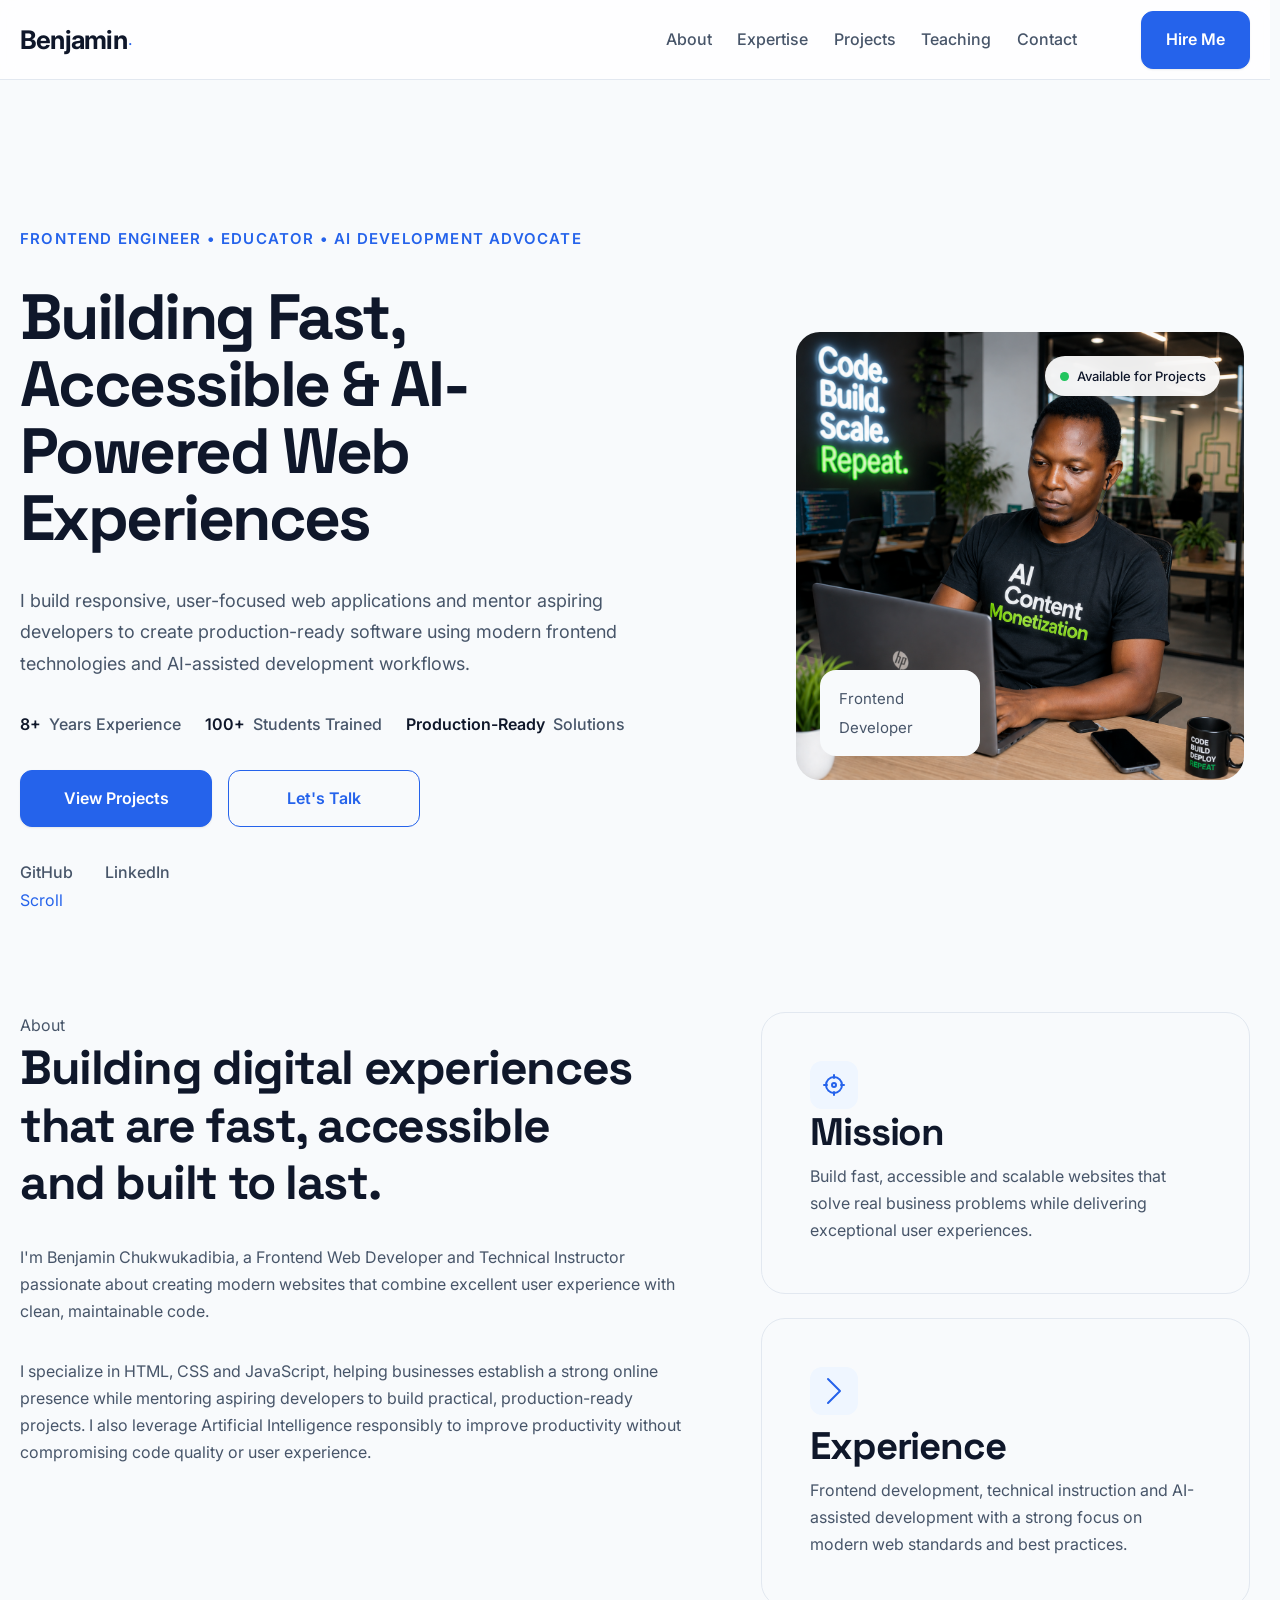
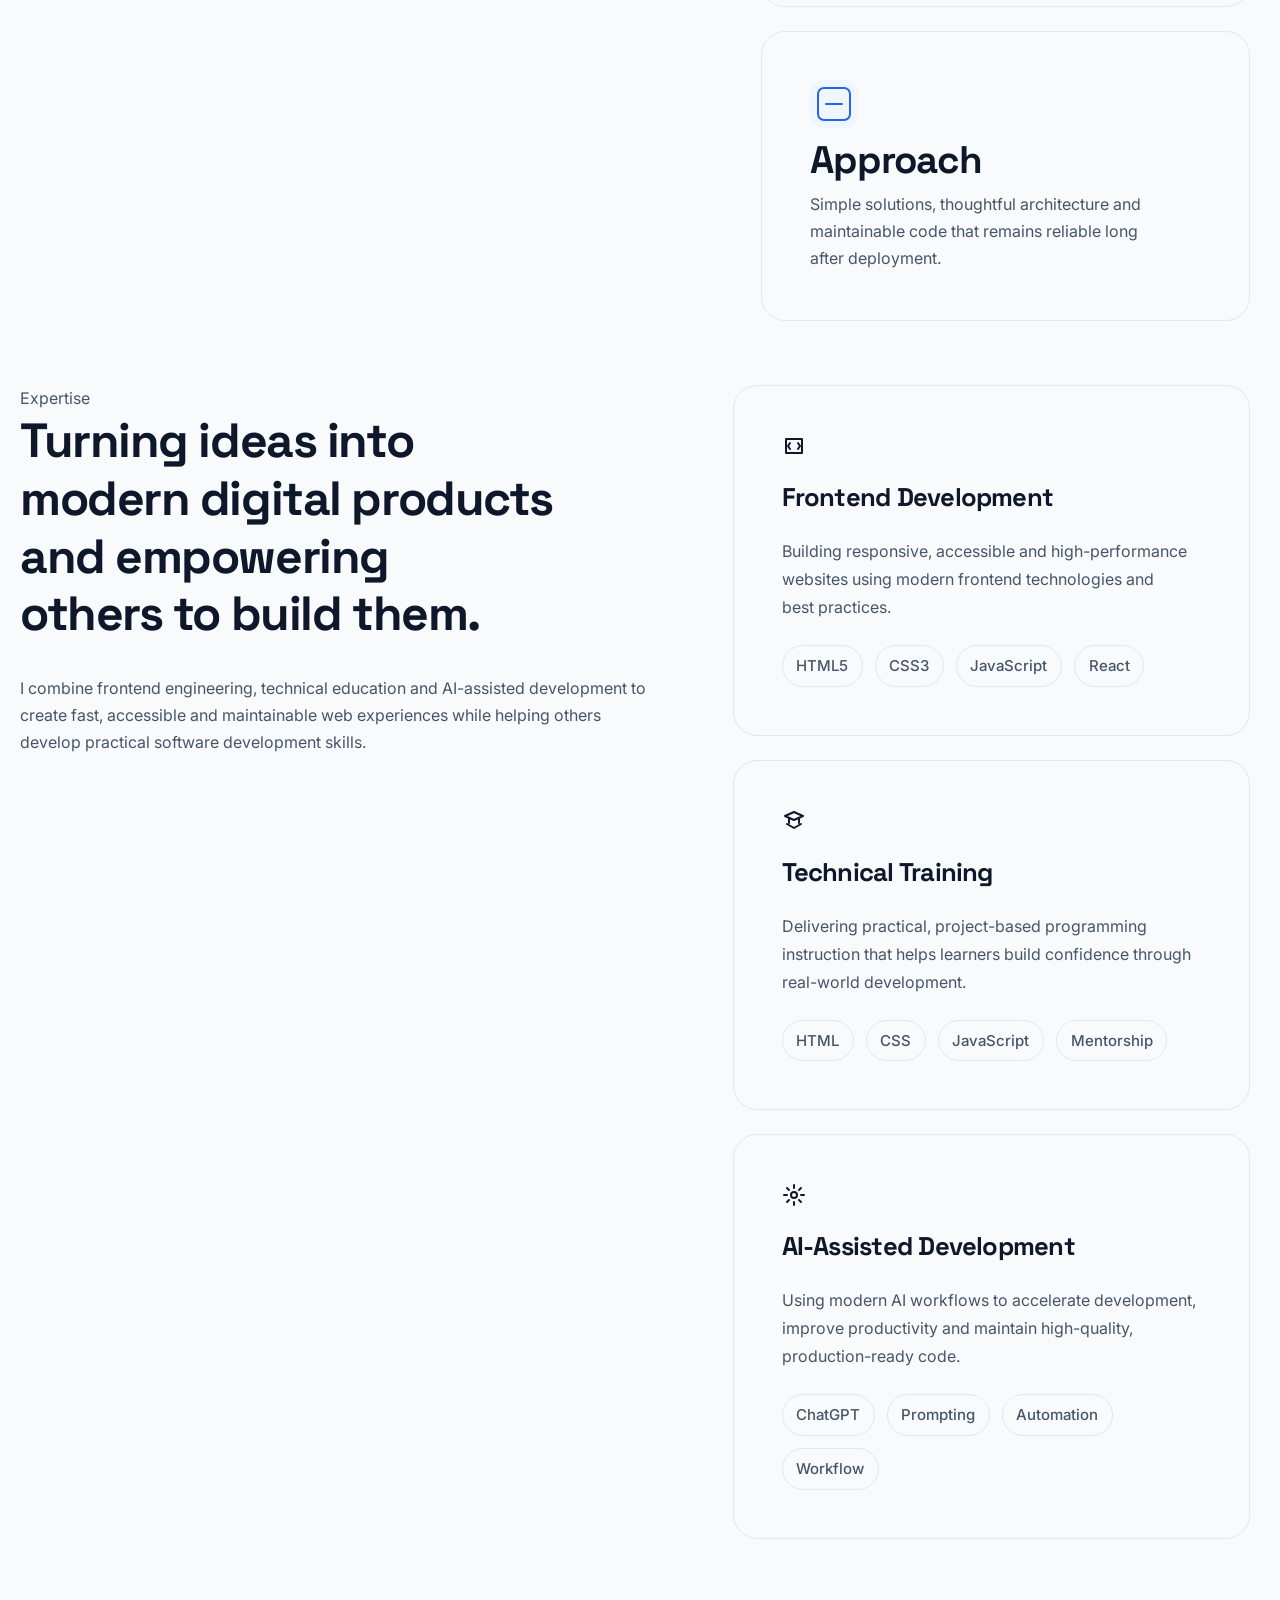
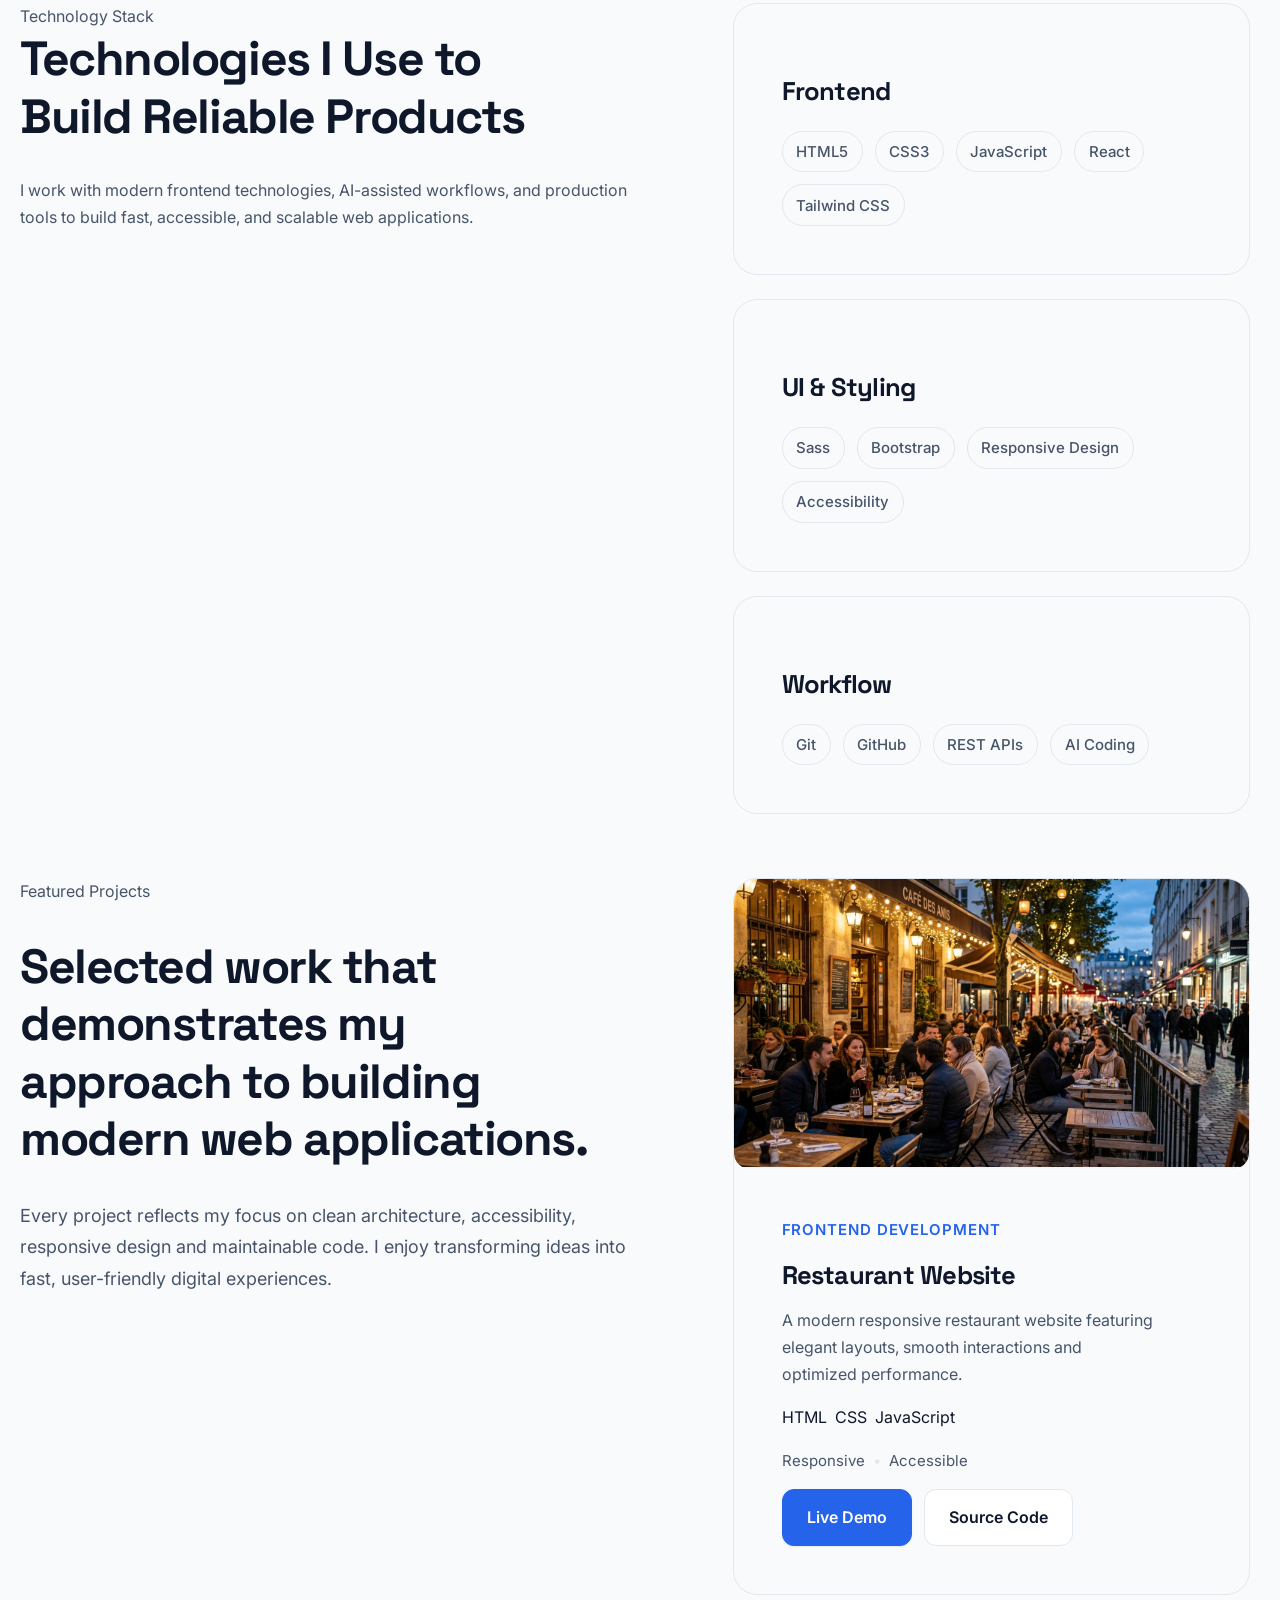
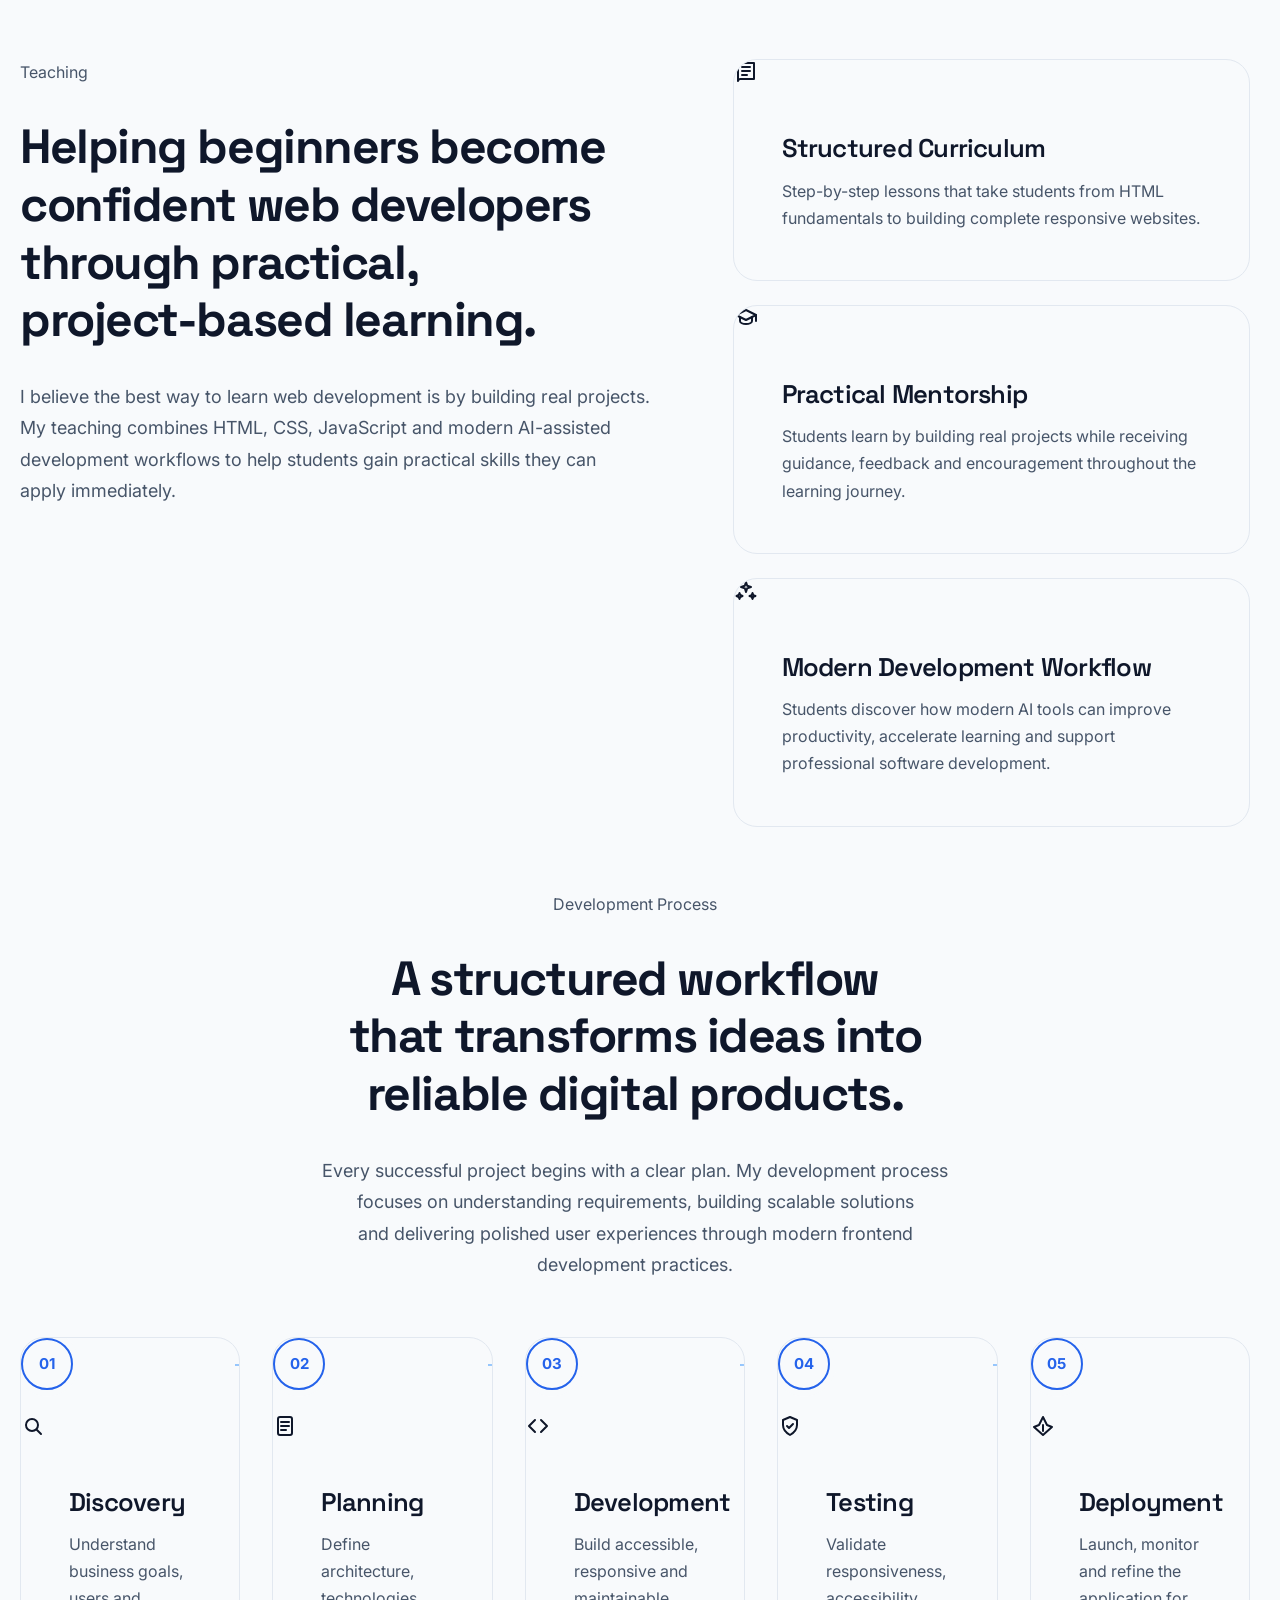
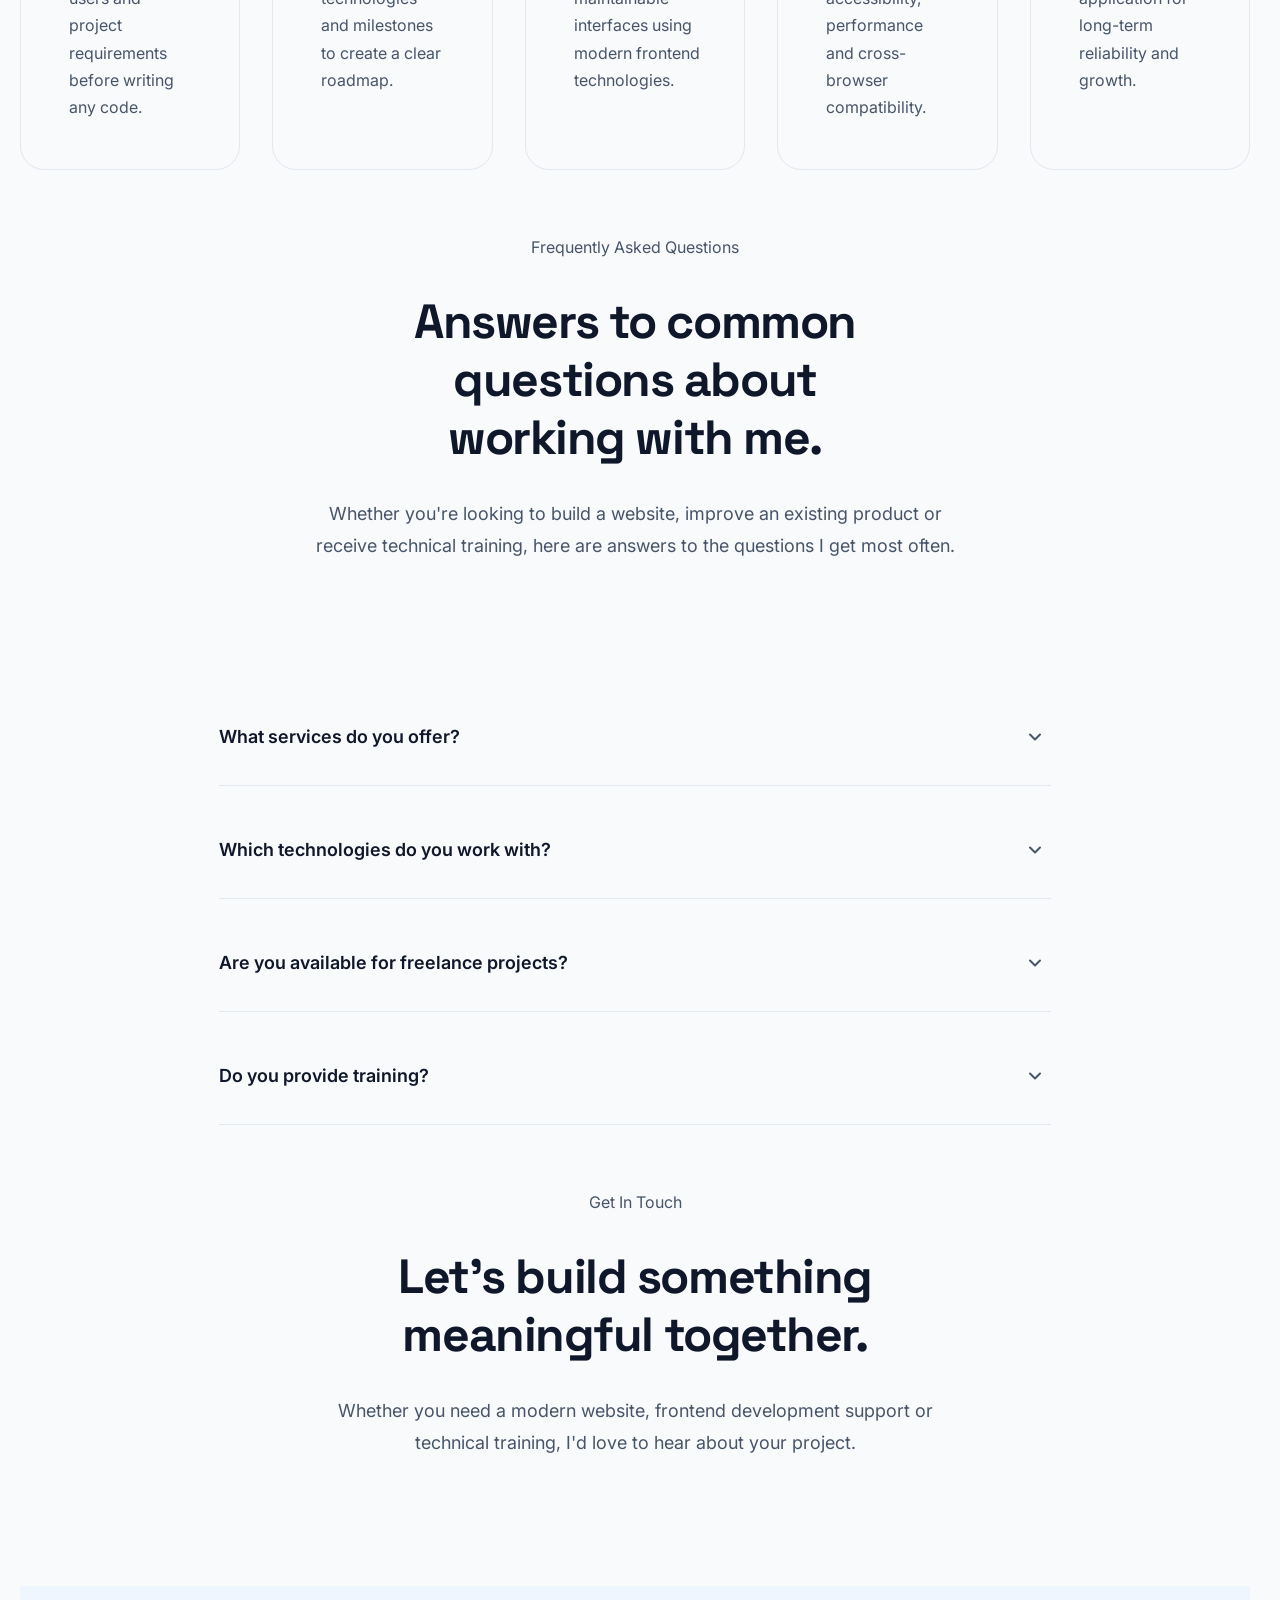
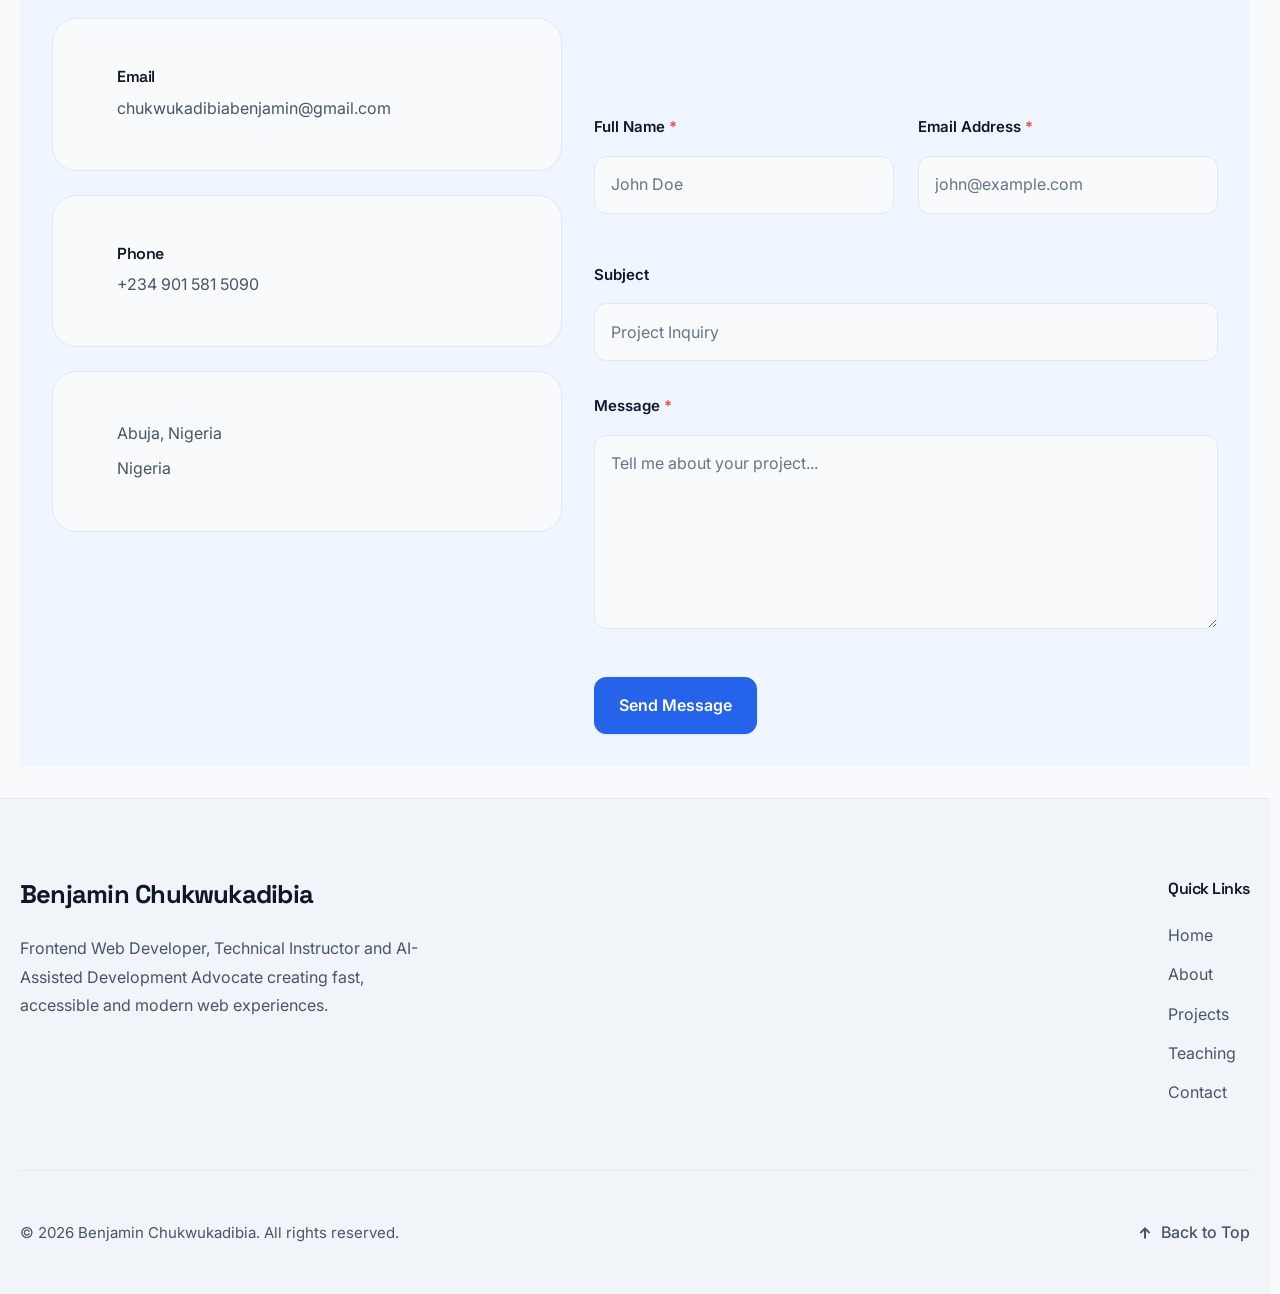
==== commit ec41cd40: "Update contact section email to chukwukadibiabenjamin@gmail.com" ====
--- a/index.html
+++ b/index.html
@@ -2343,10 +2343,10 @@
                                         </h3>
 
                                         <a
-                                            href="mailto:benjamin@example.com"
+                                            href="mailto:chukwukadibiabenjamin@gmail.com"
                                             class="contact-card-link">
 
-                                            benjamin@example.com
+                                            chukwukadibiabenjamin@gmail.com
 
                                         </a>
 
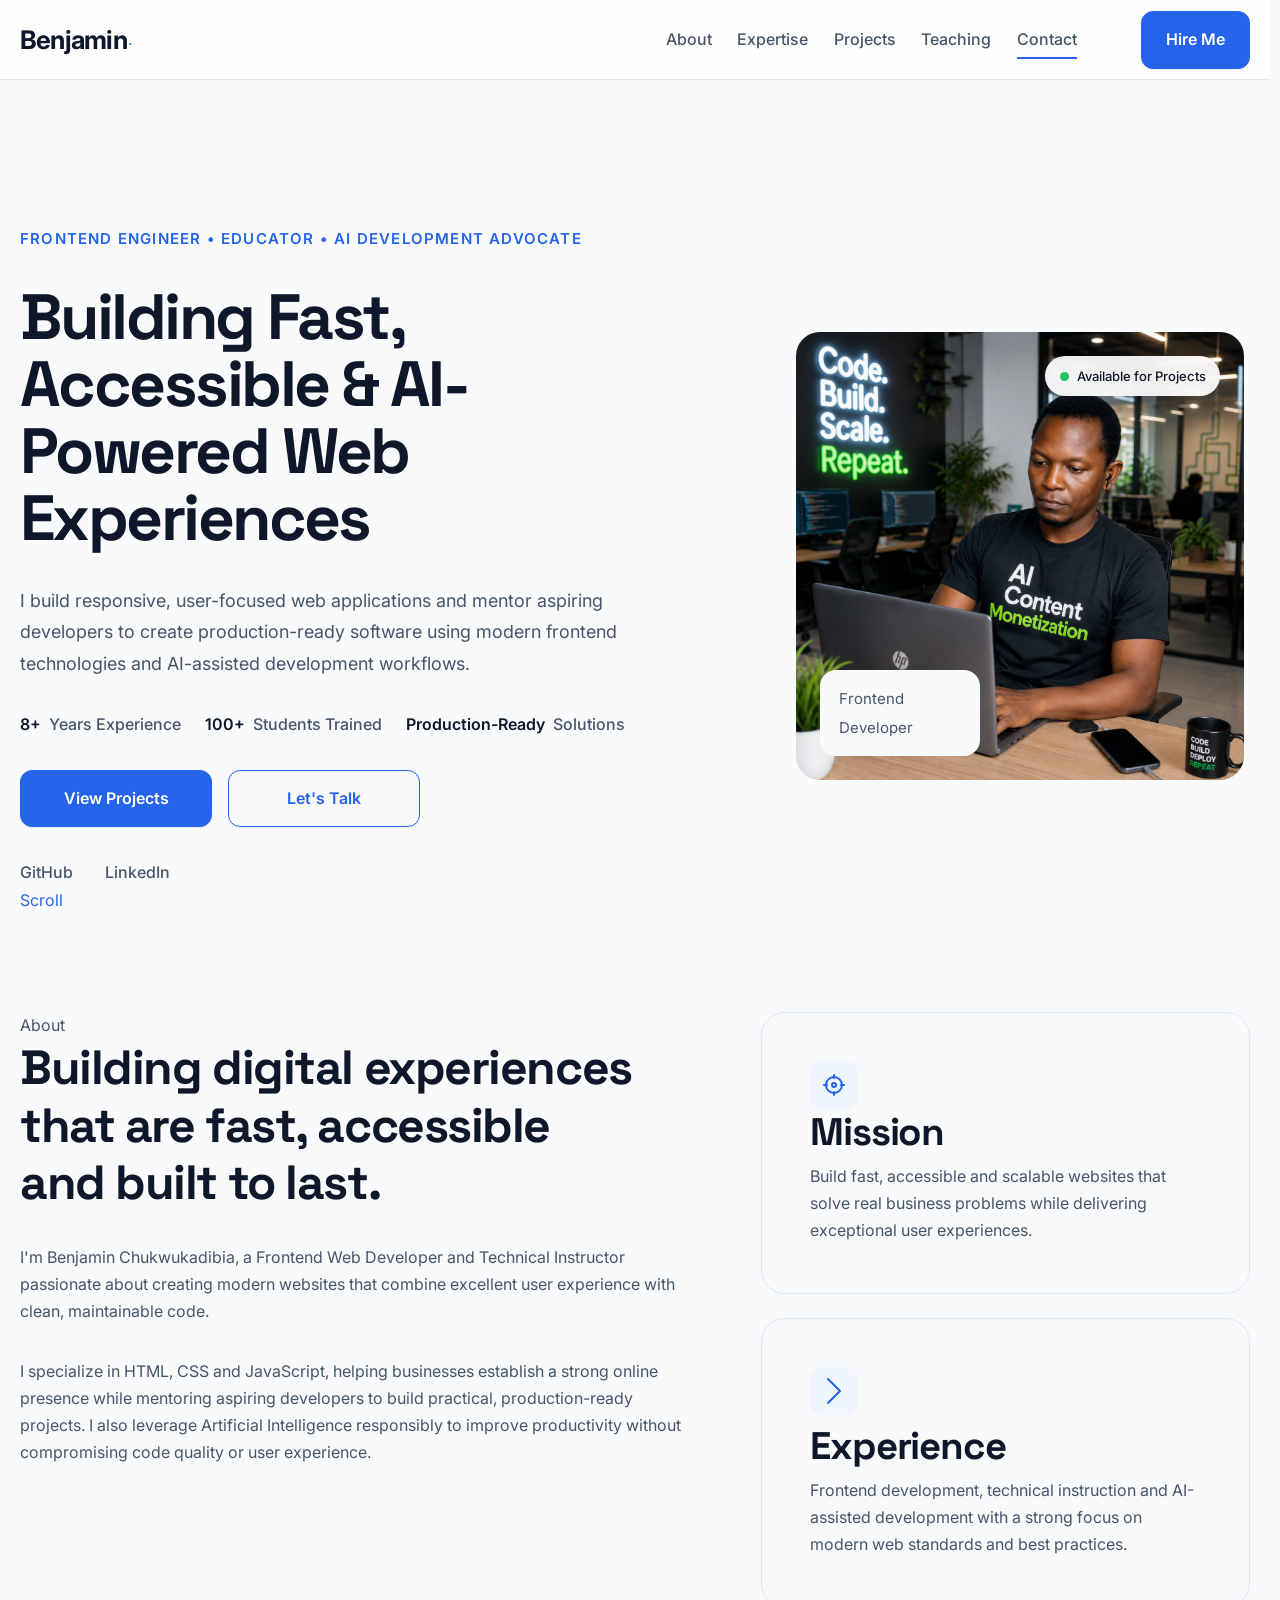
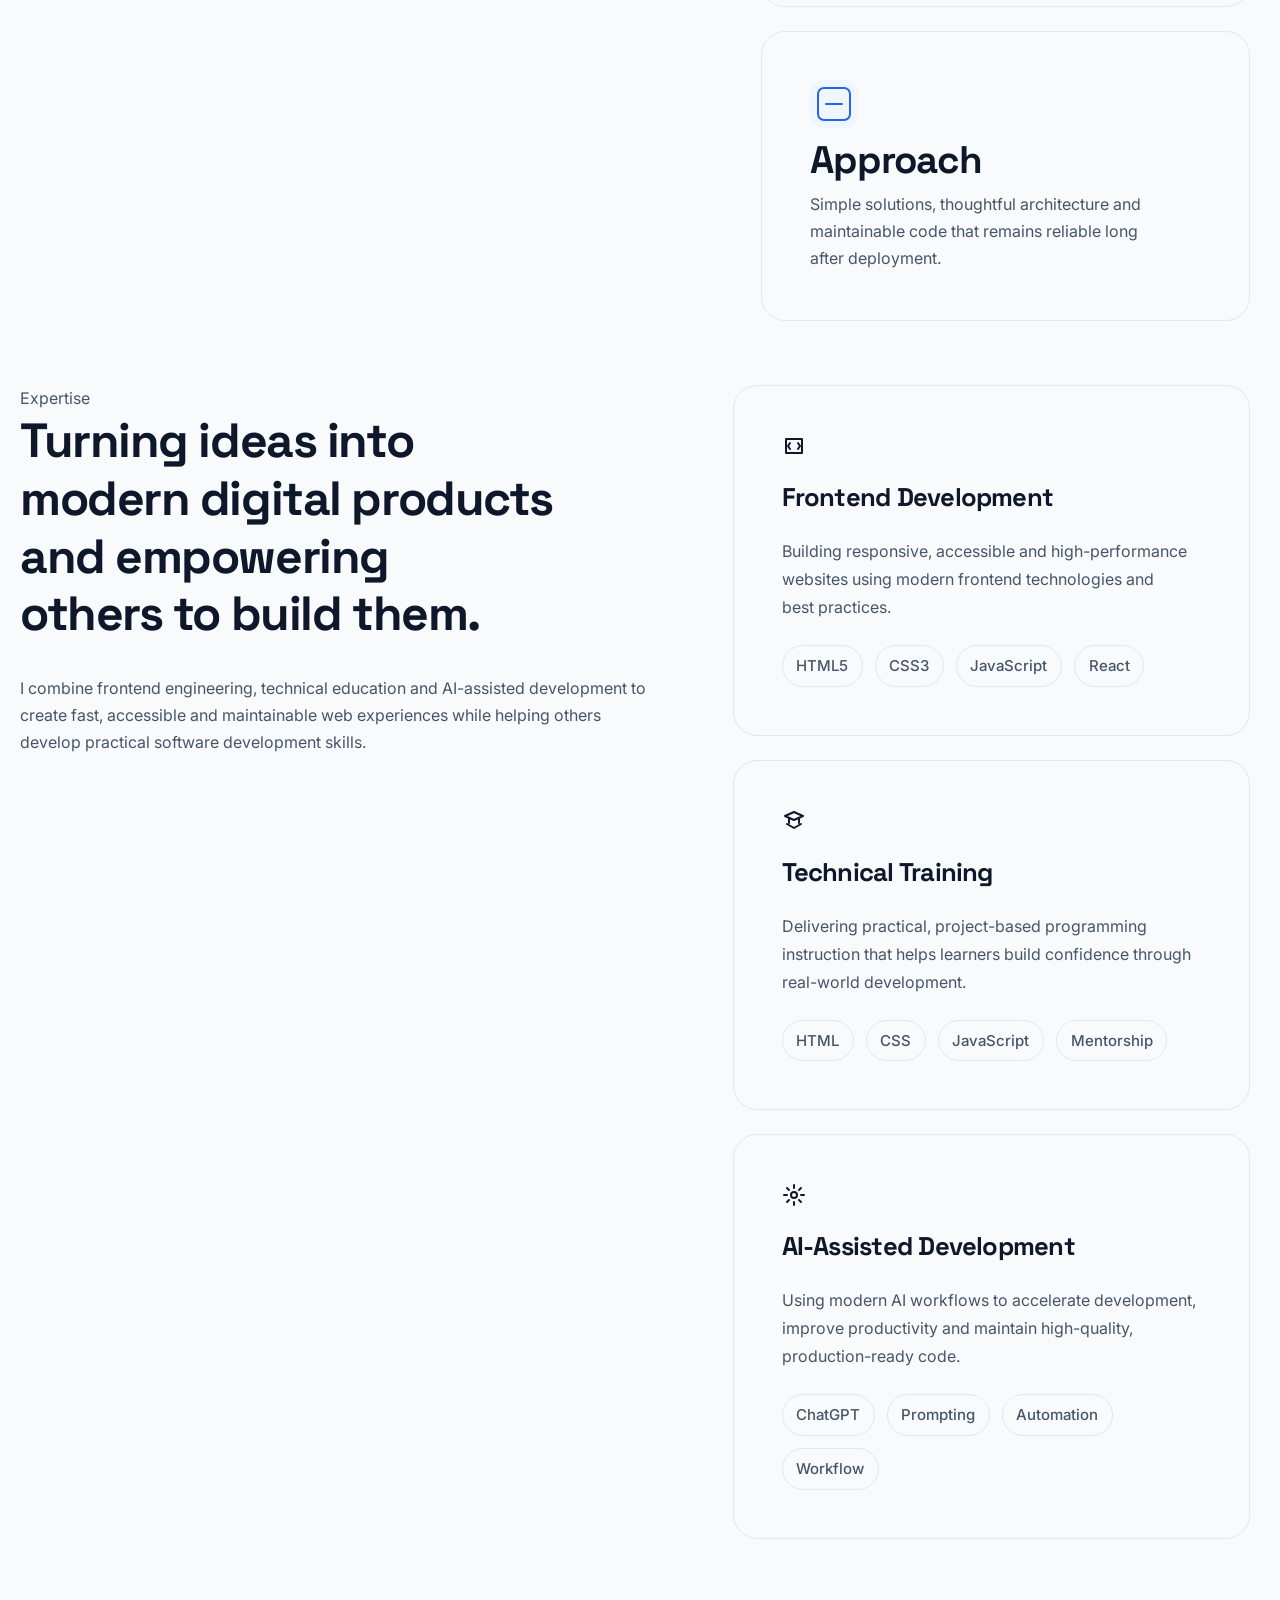
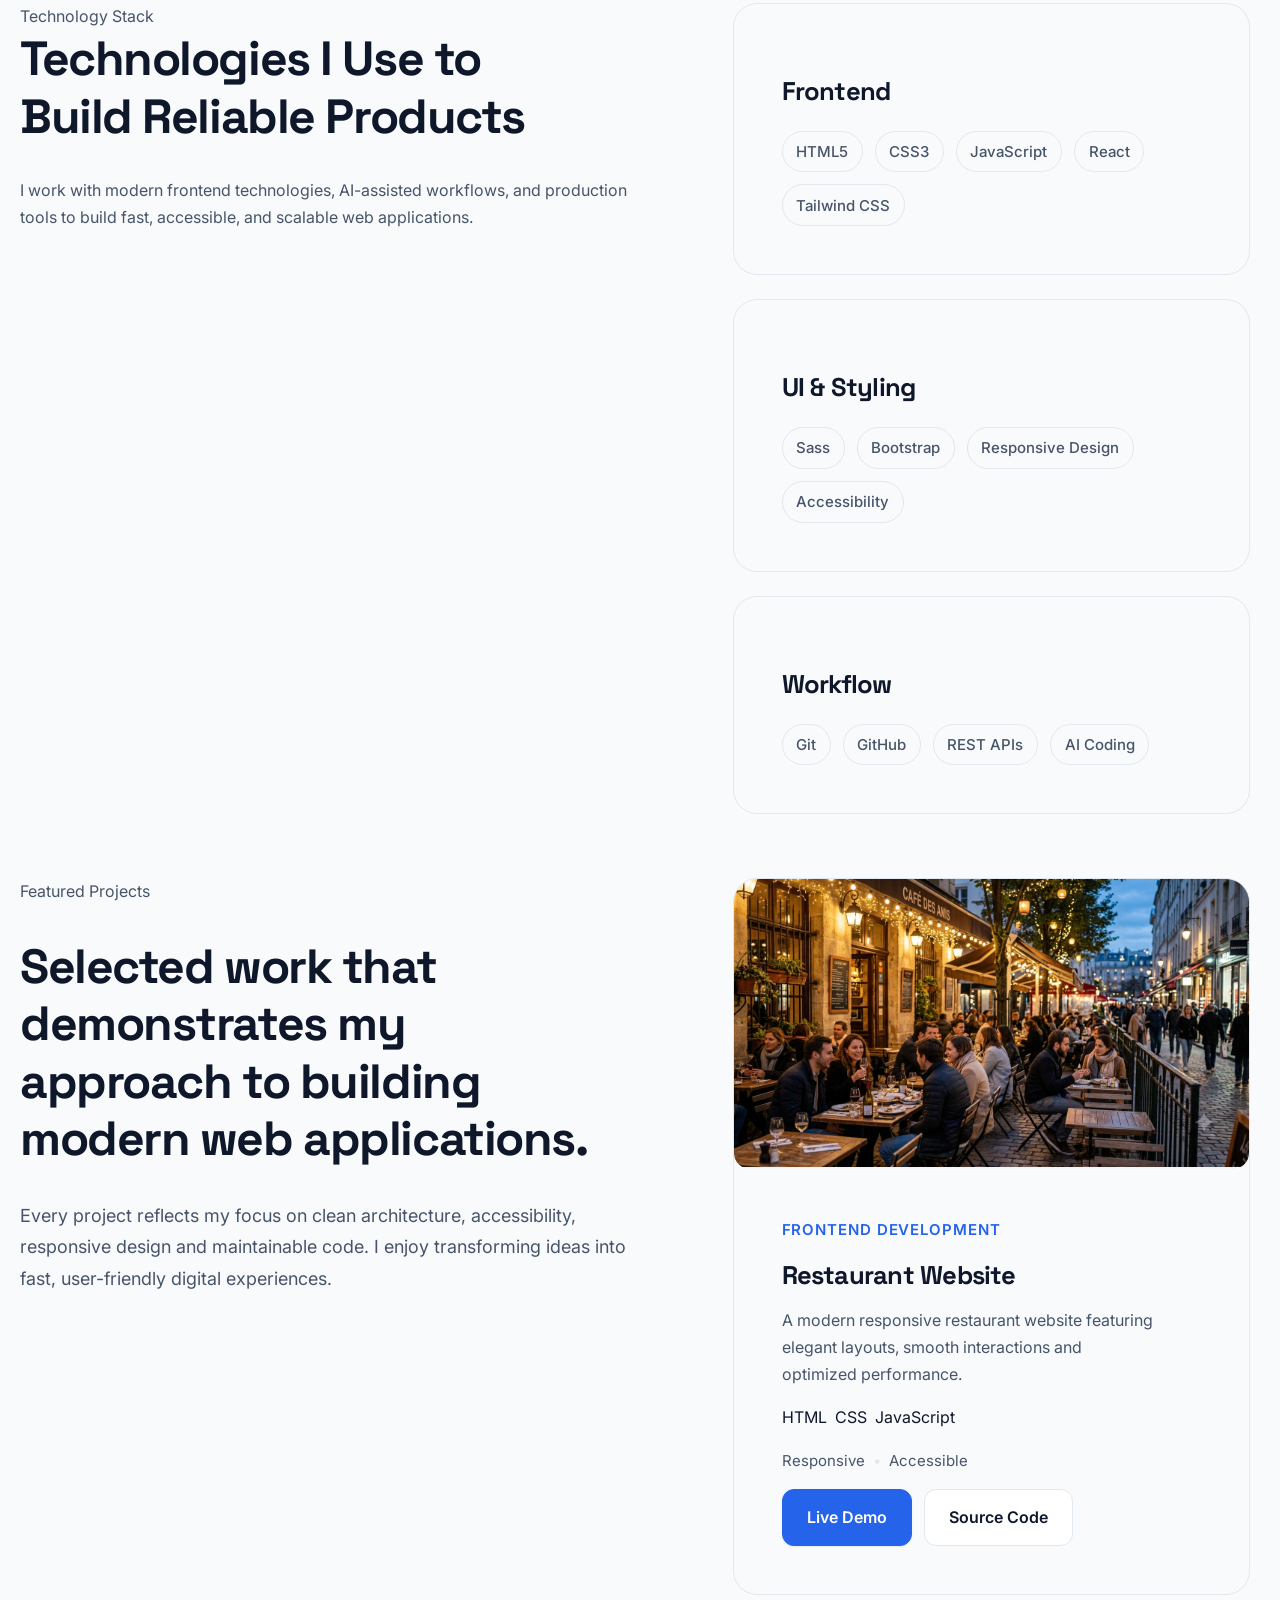
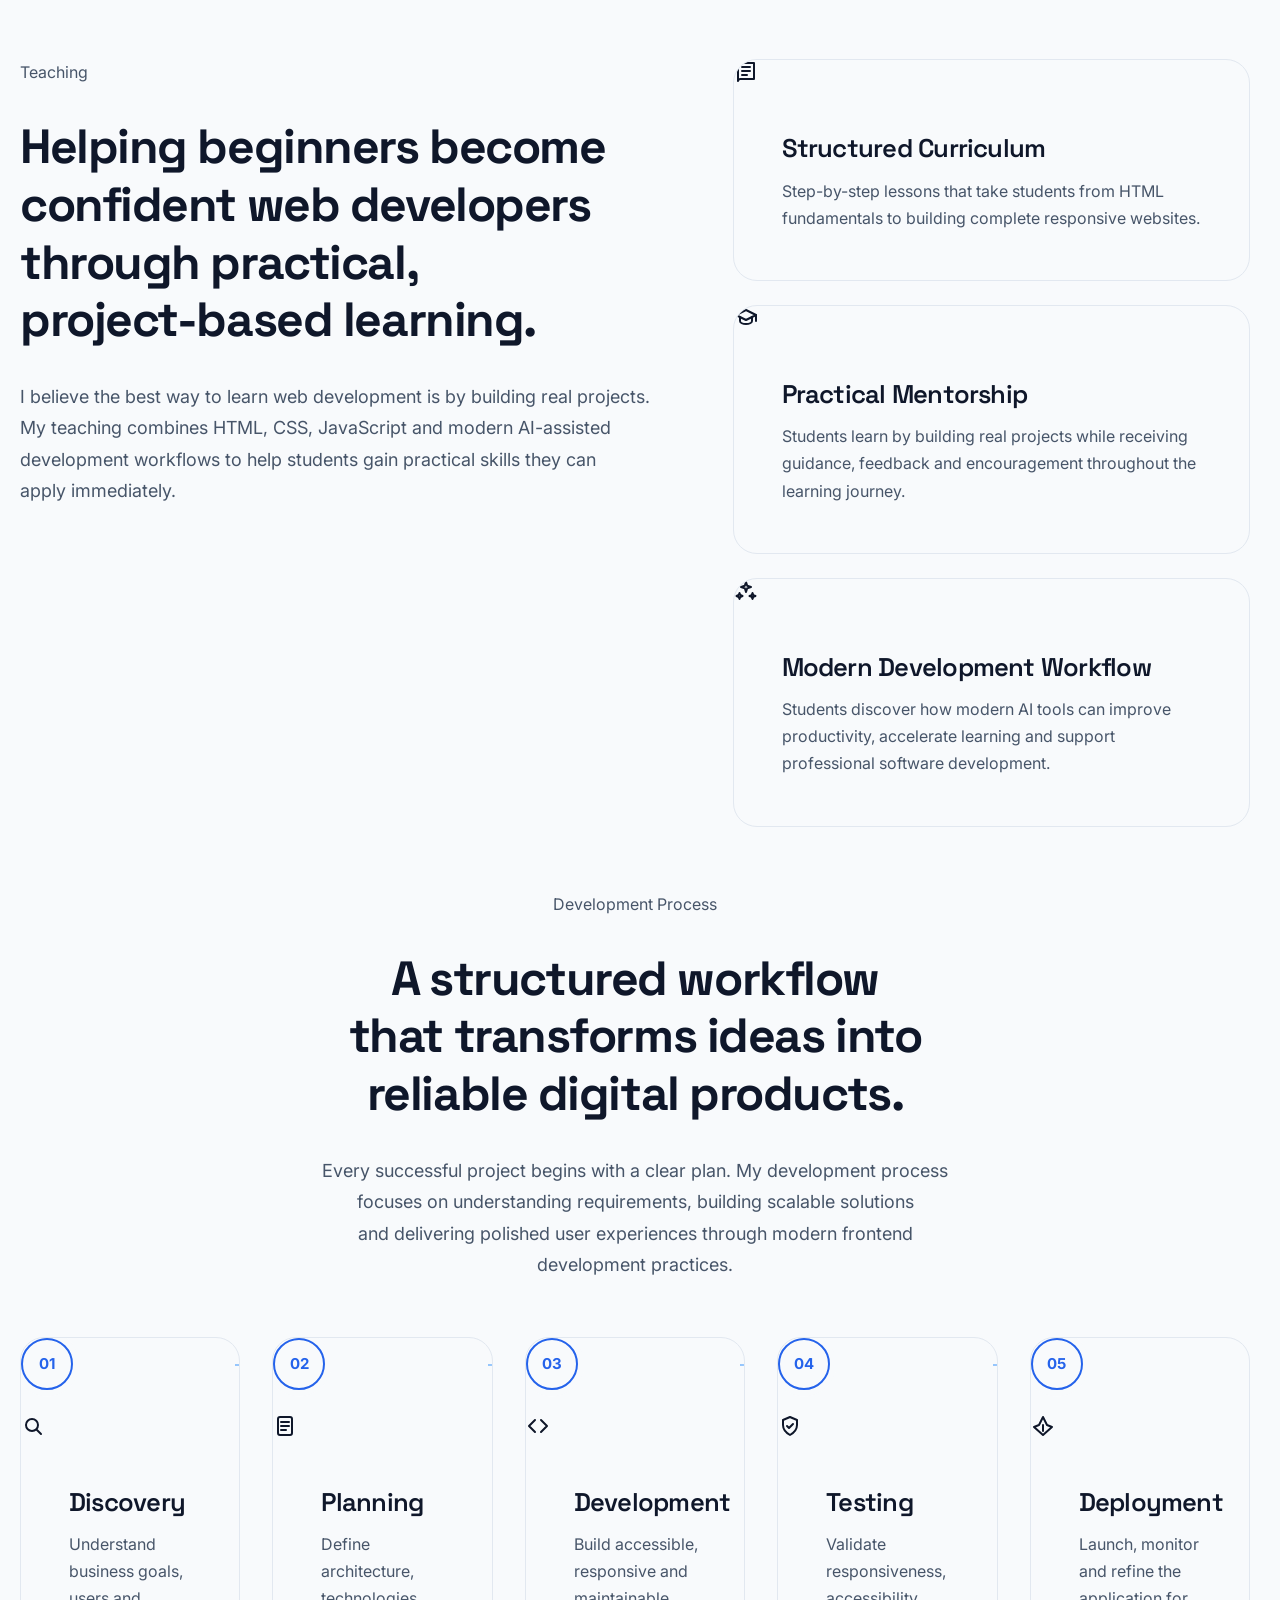
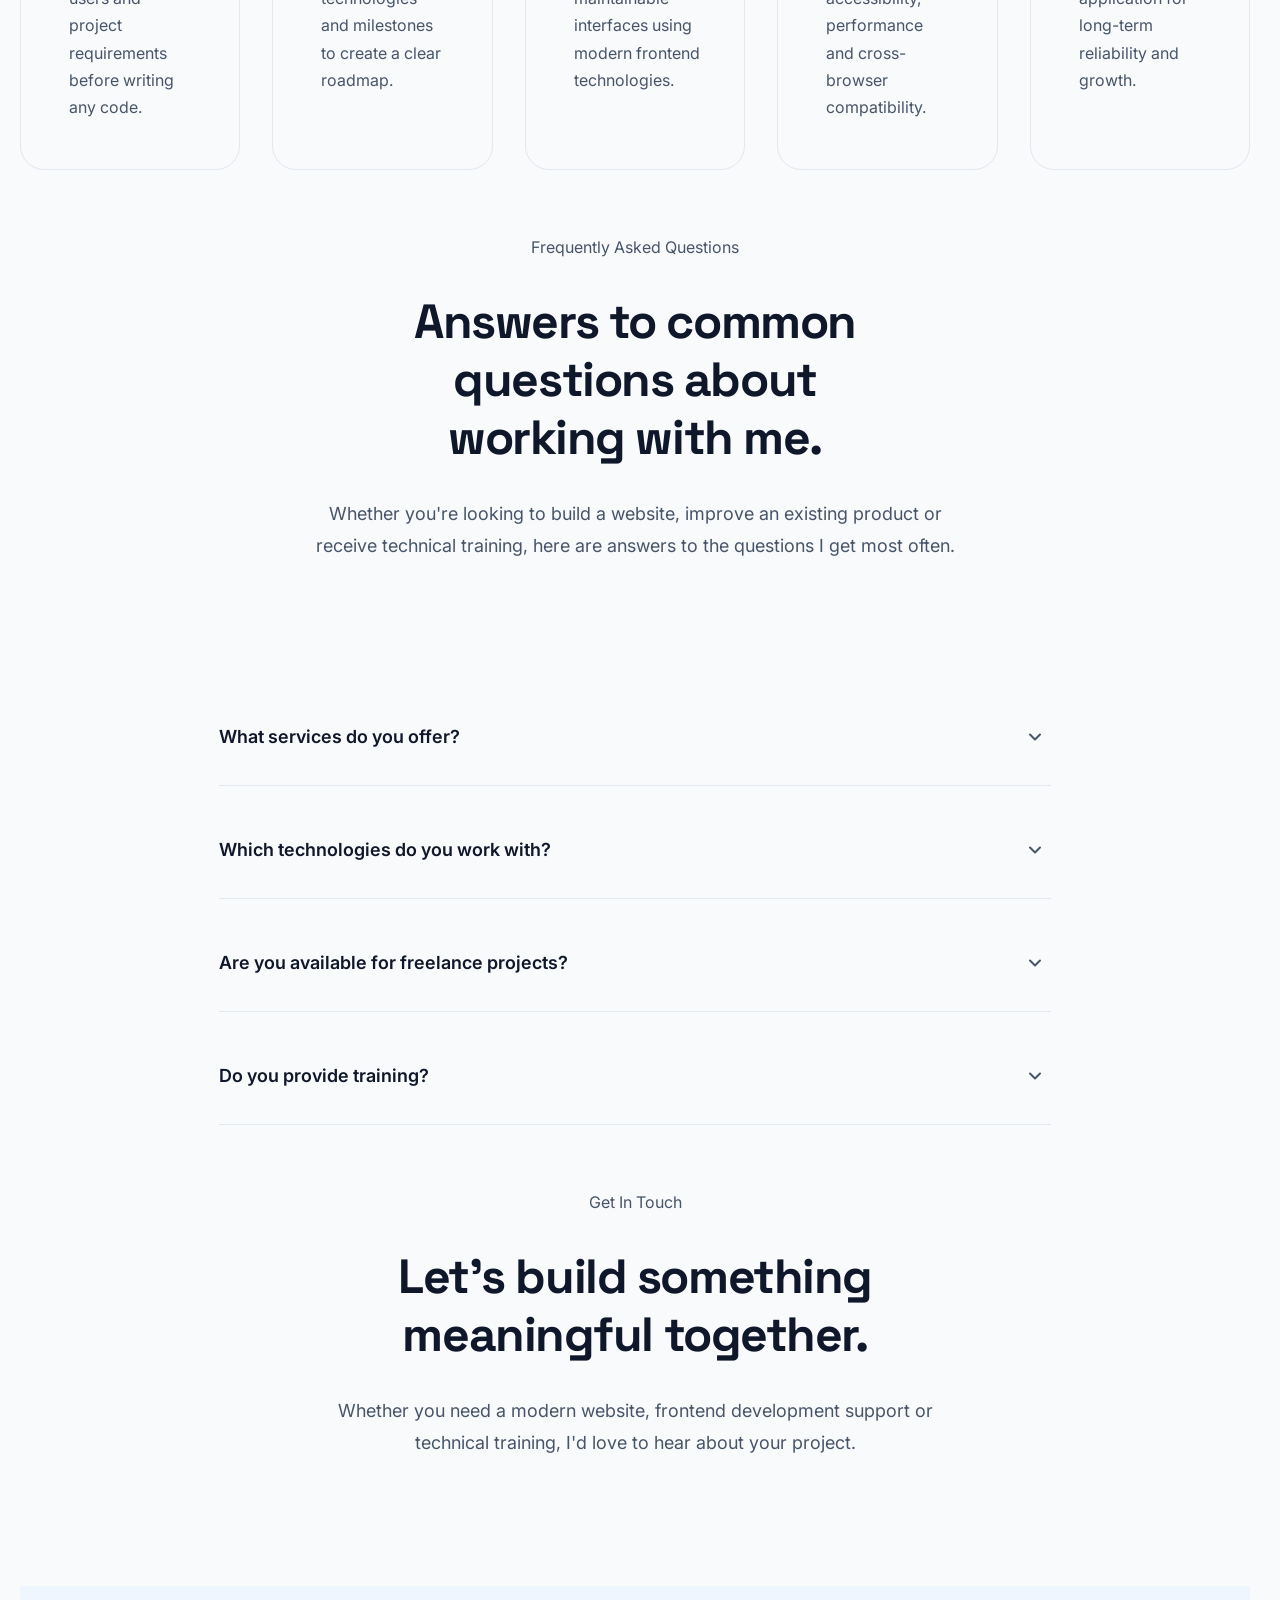
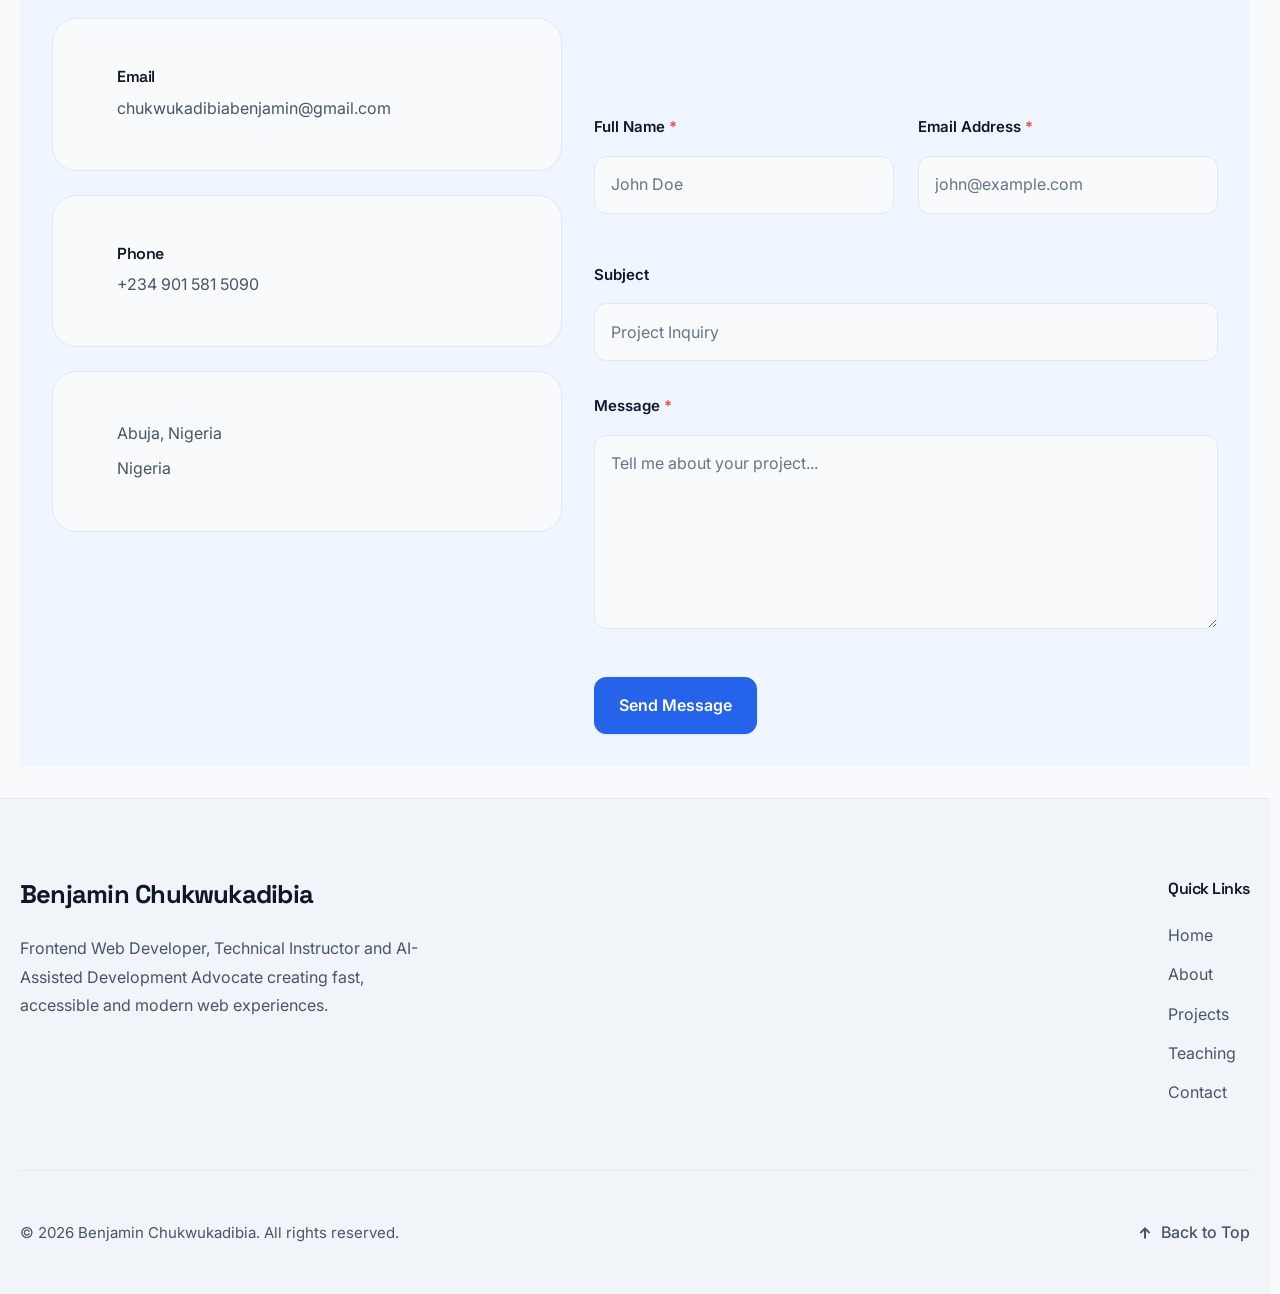
==== commit 40f90e25: "Add scroll-reveal entrance animations (Stage 25) Three pieces working together:  1. index.html: a sm" ====
--- a/index.html
+++ b/index.html
@@ -2,6 +2,8 @@
 <html lang="en-NG" dir="ltr">
 
 <head>
+
+    <script>document.documentElement.classList.add("js");</script>
 
     <!-- ==========================================
          Basic Meta
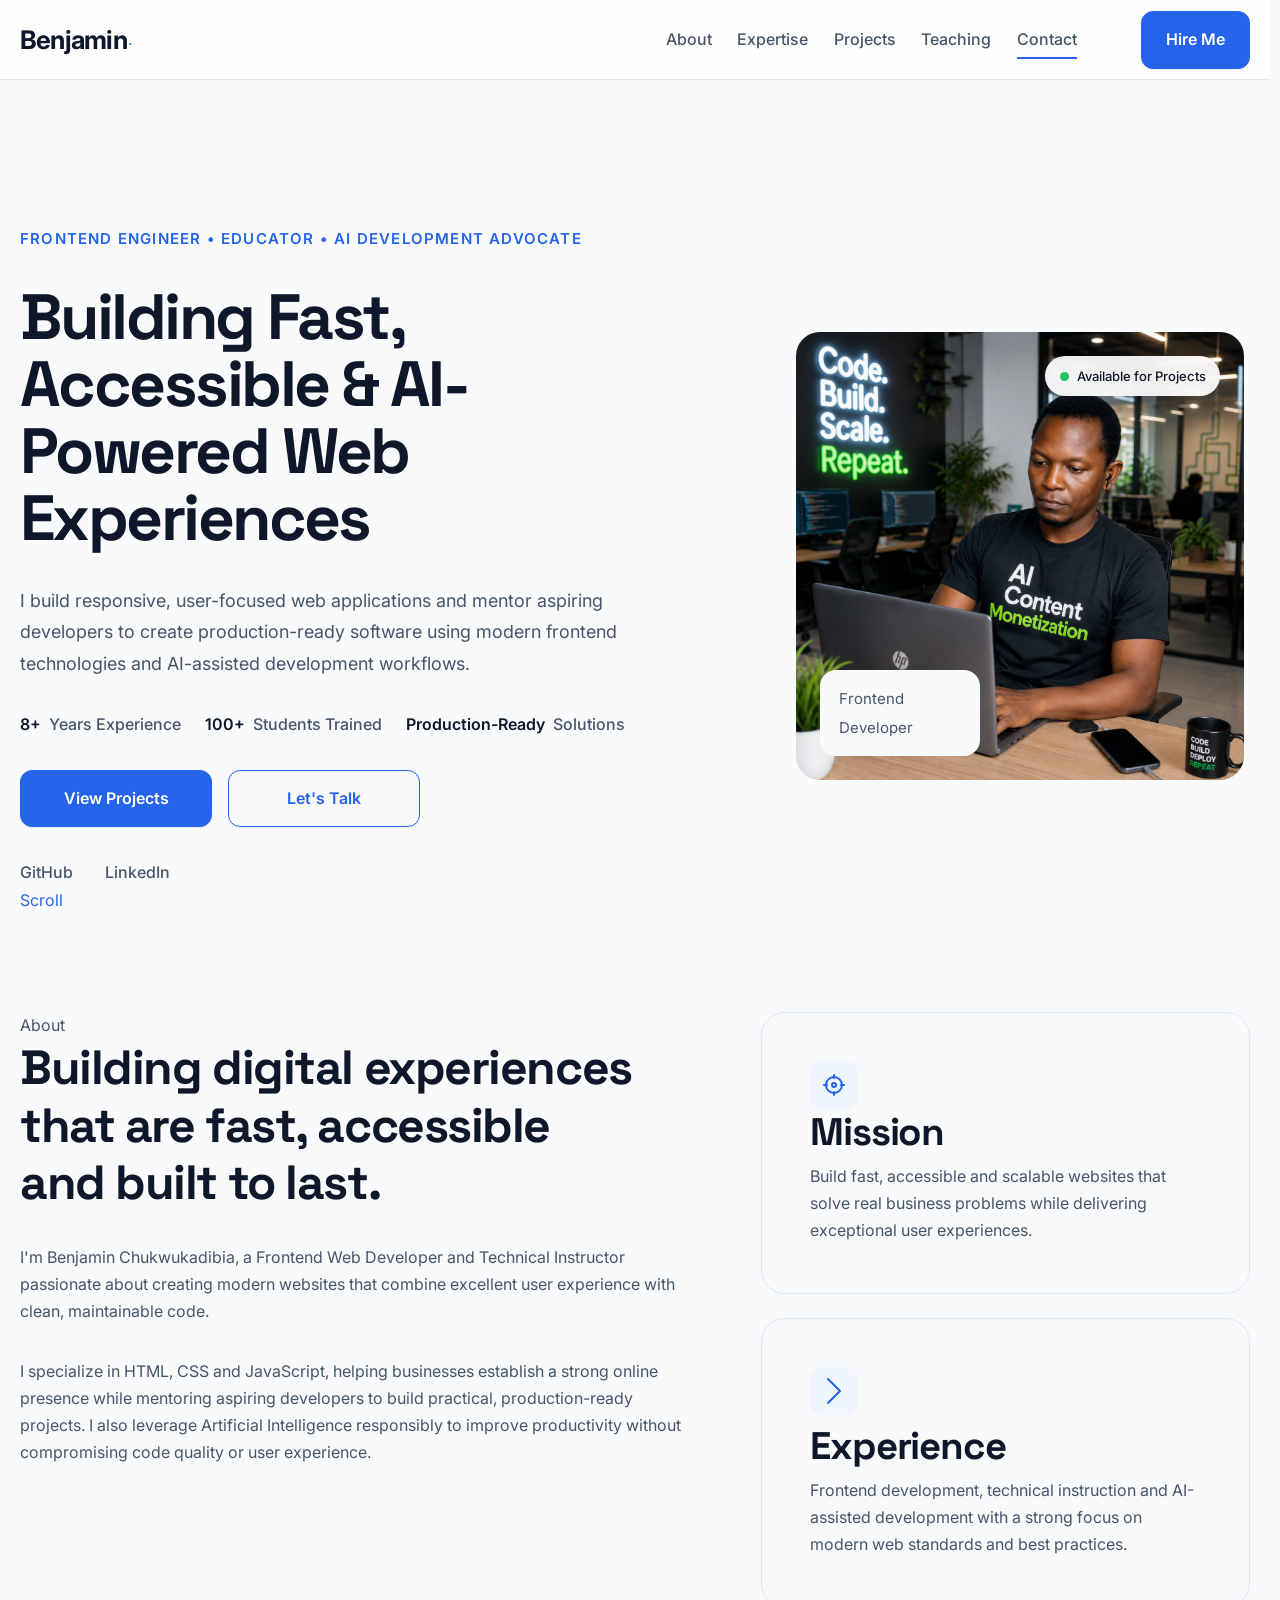
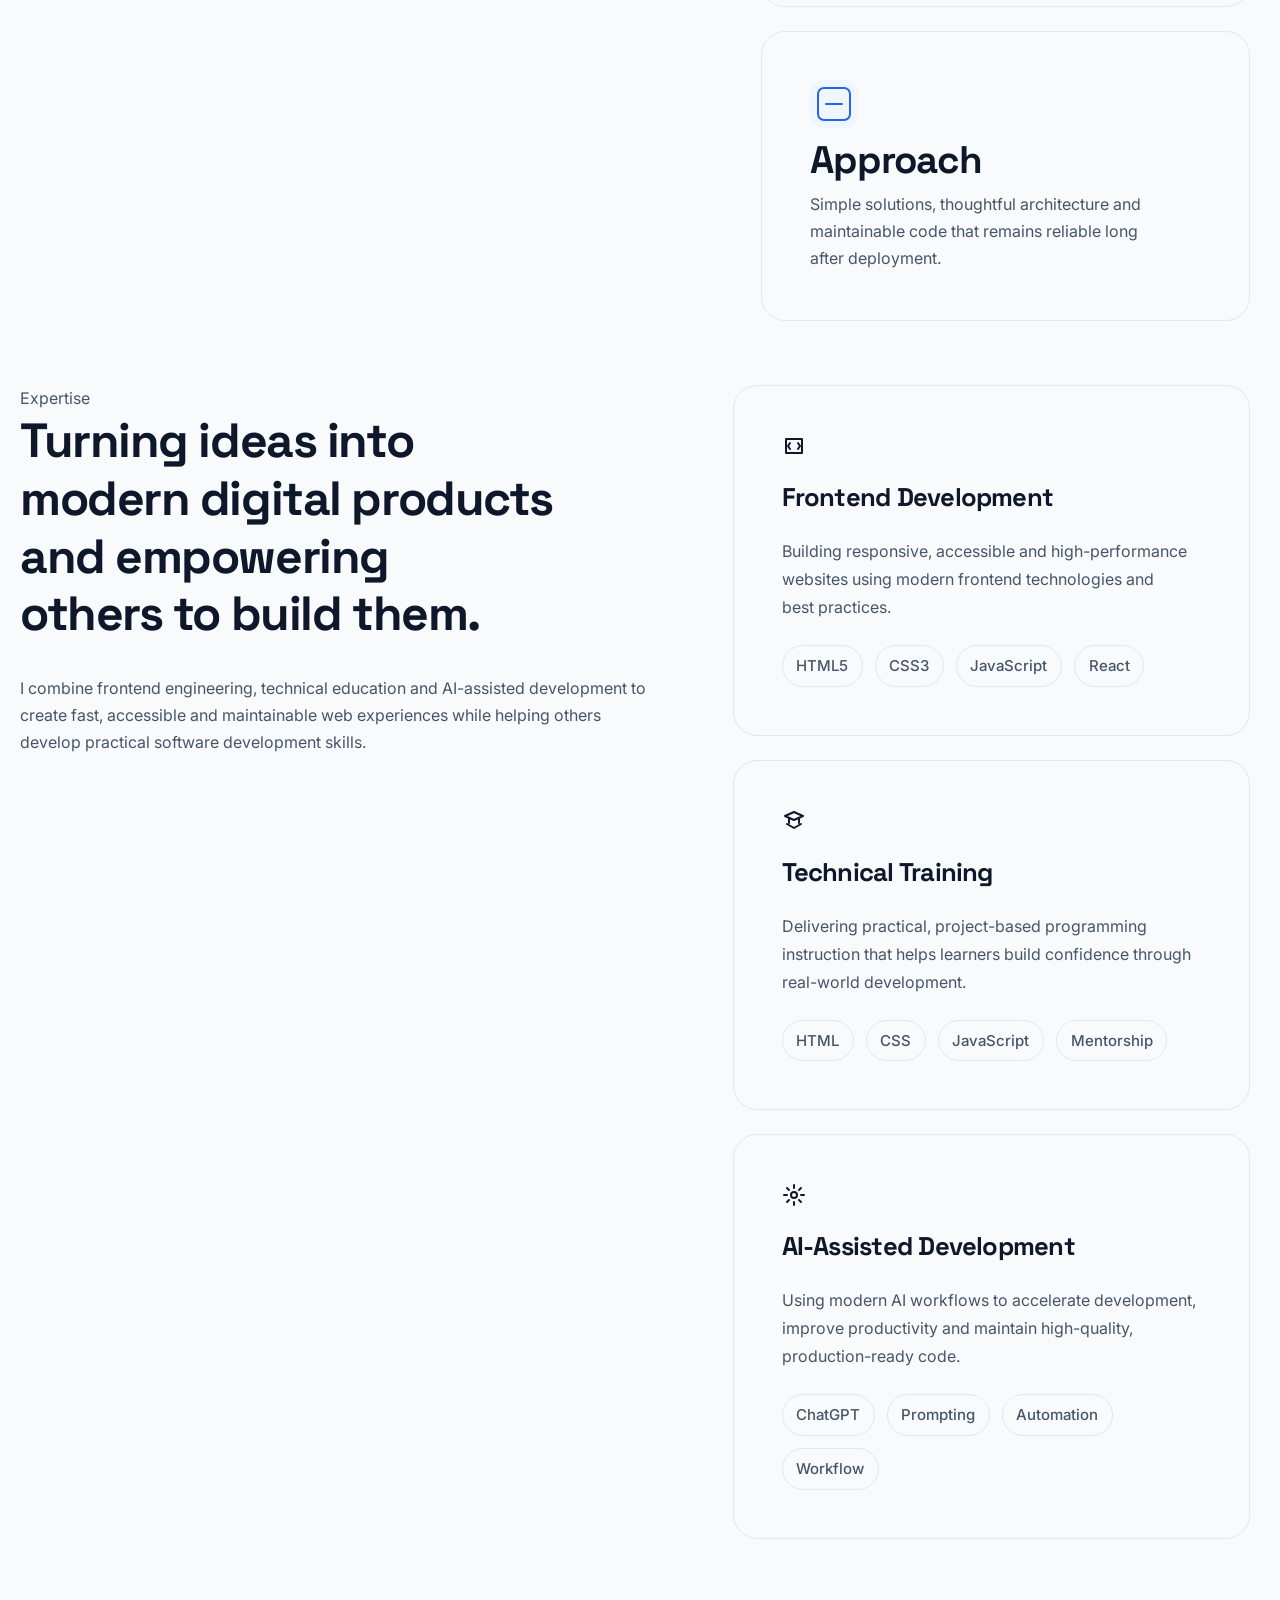
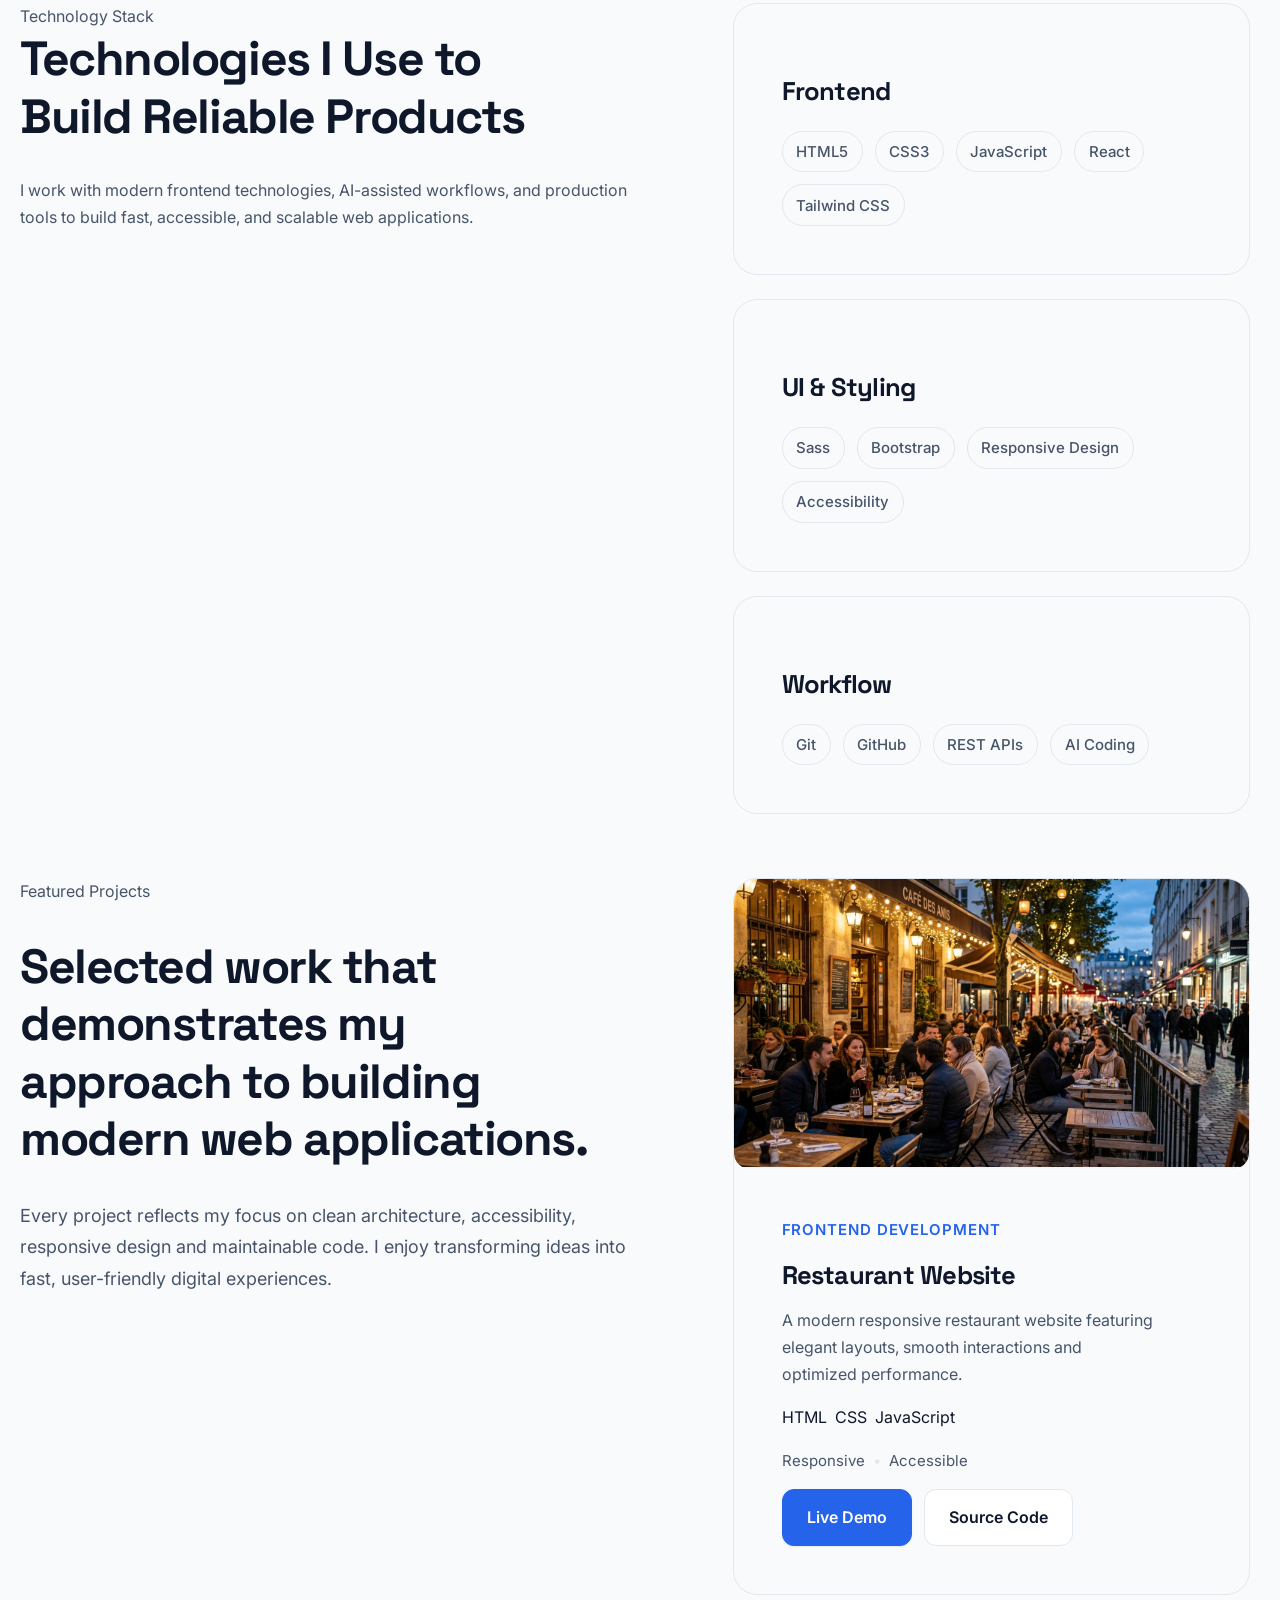
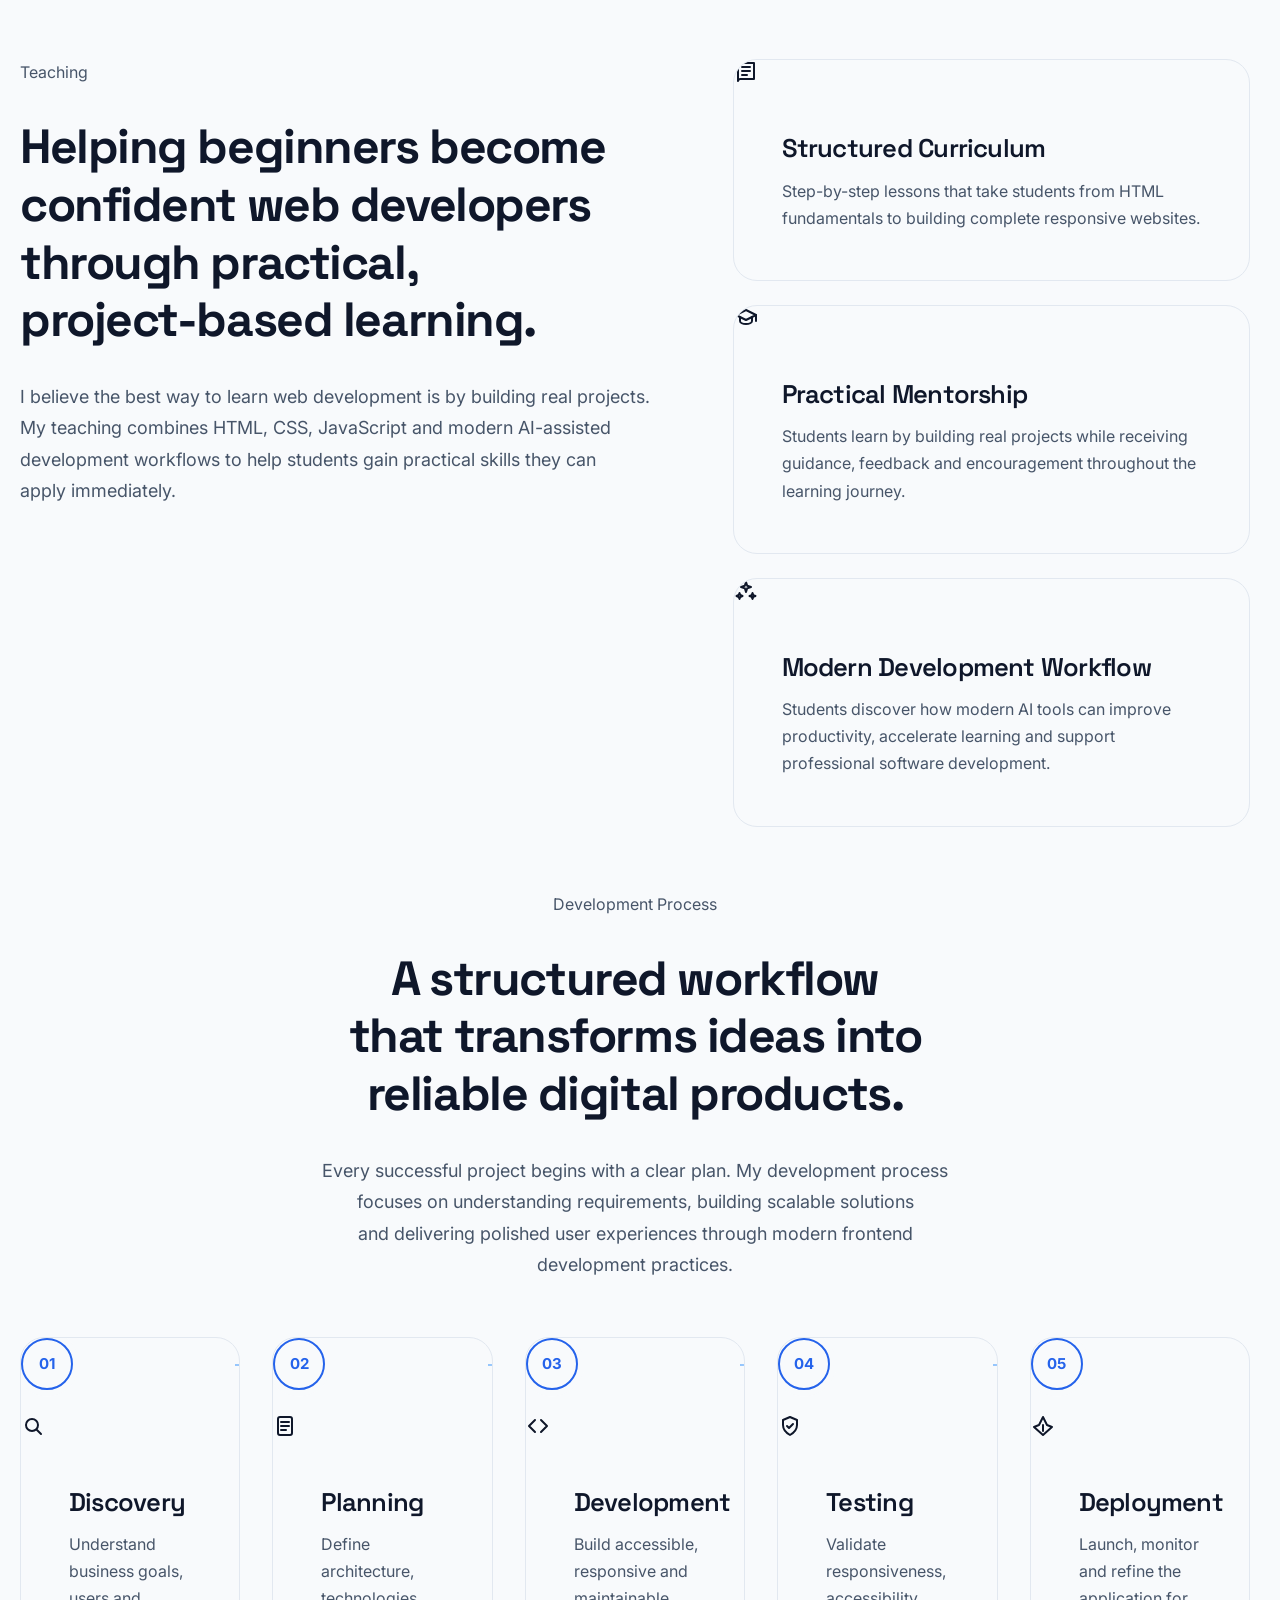
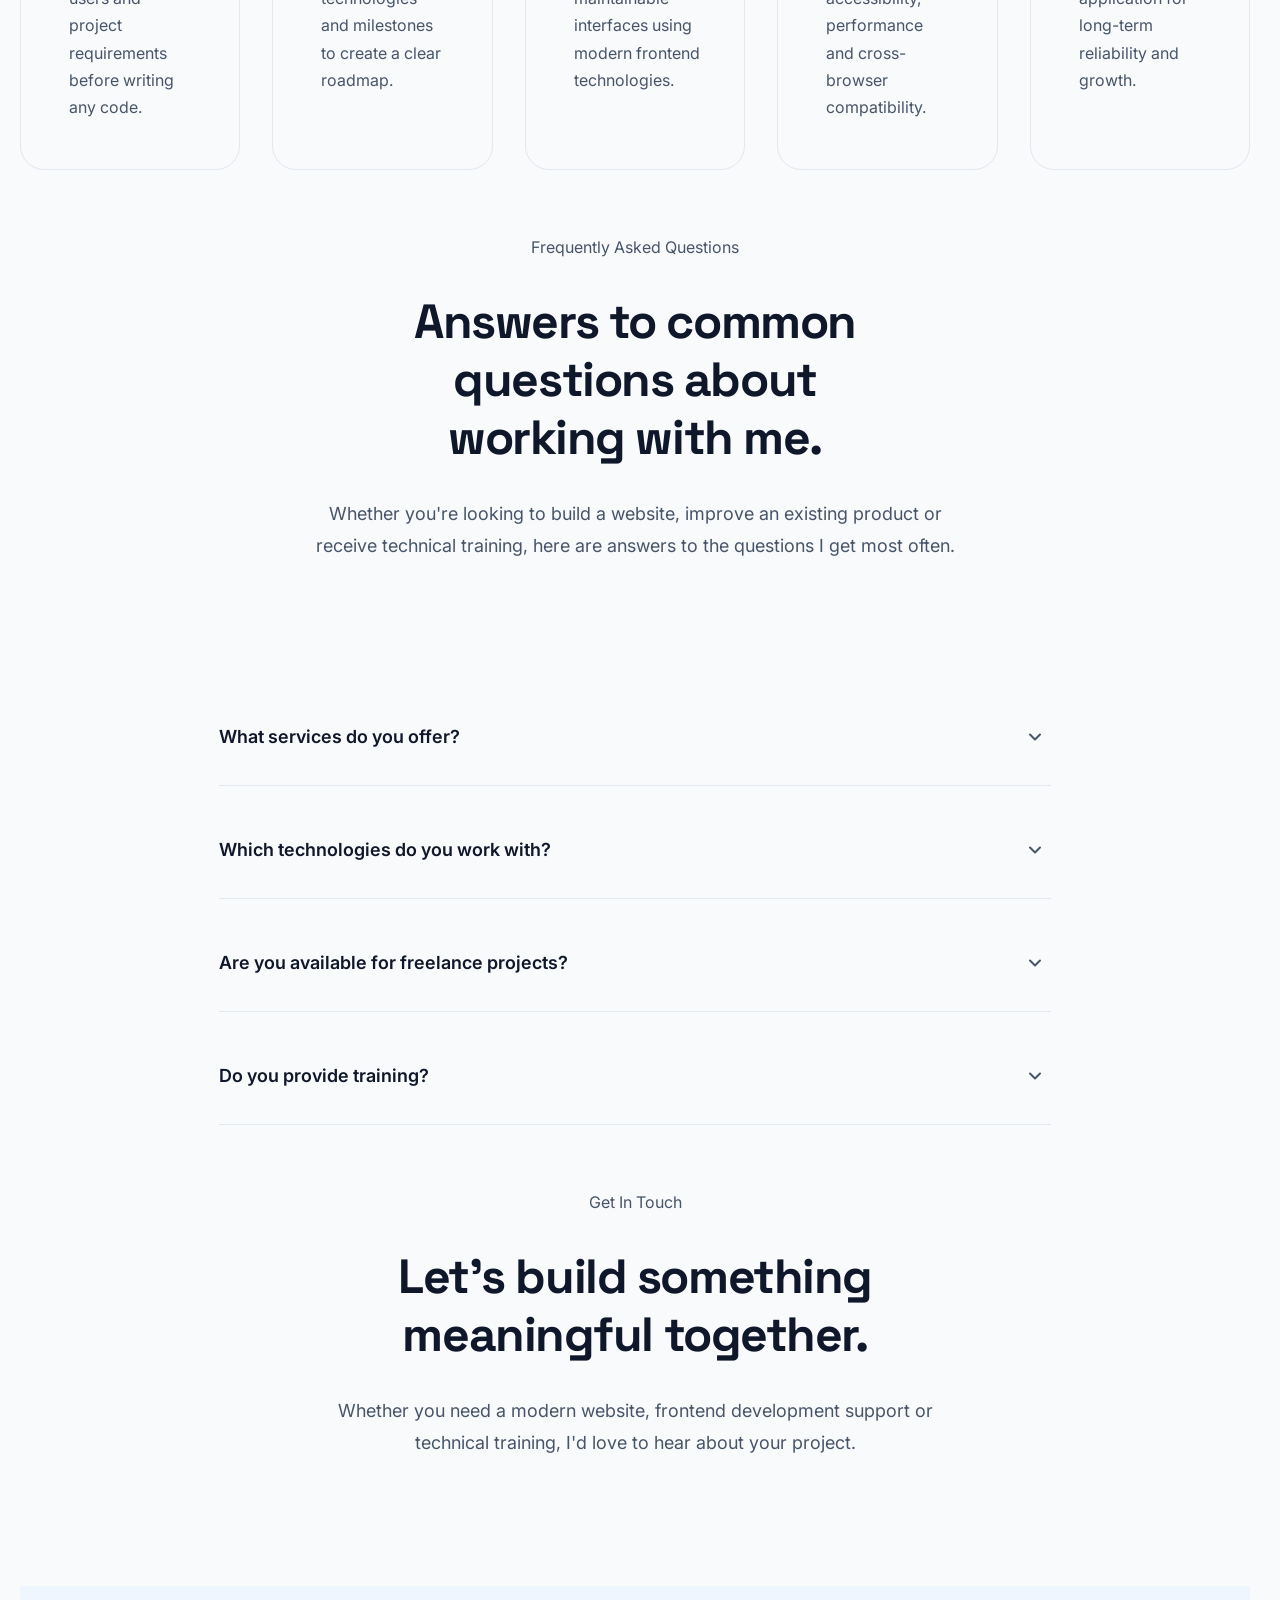
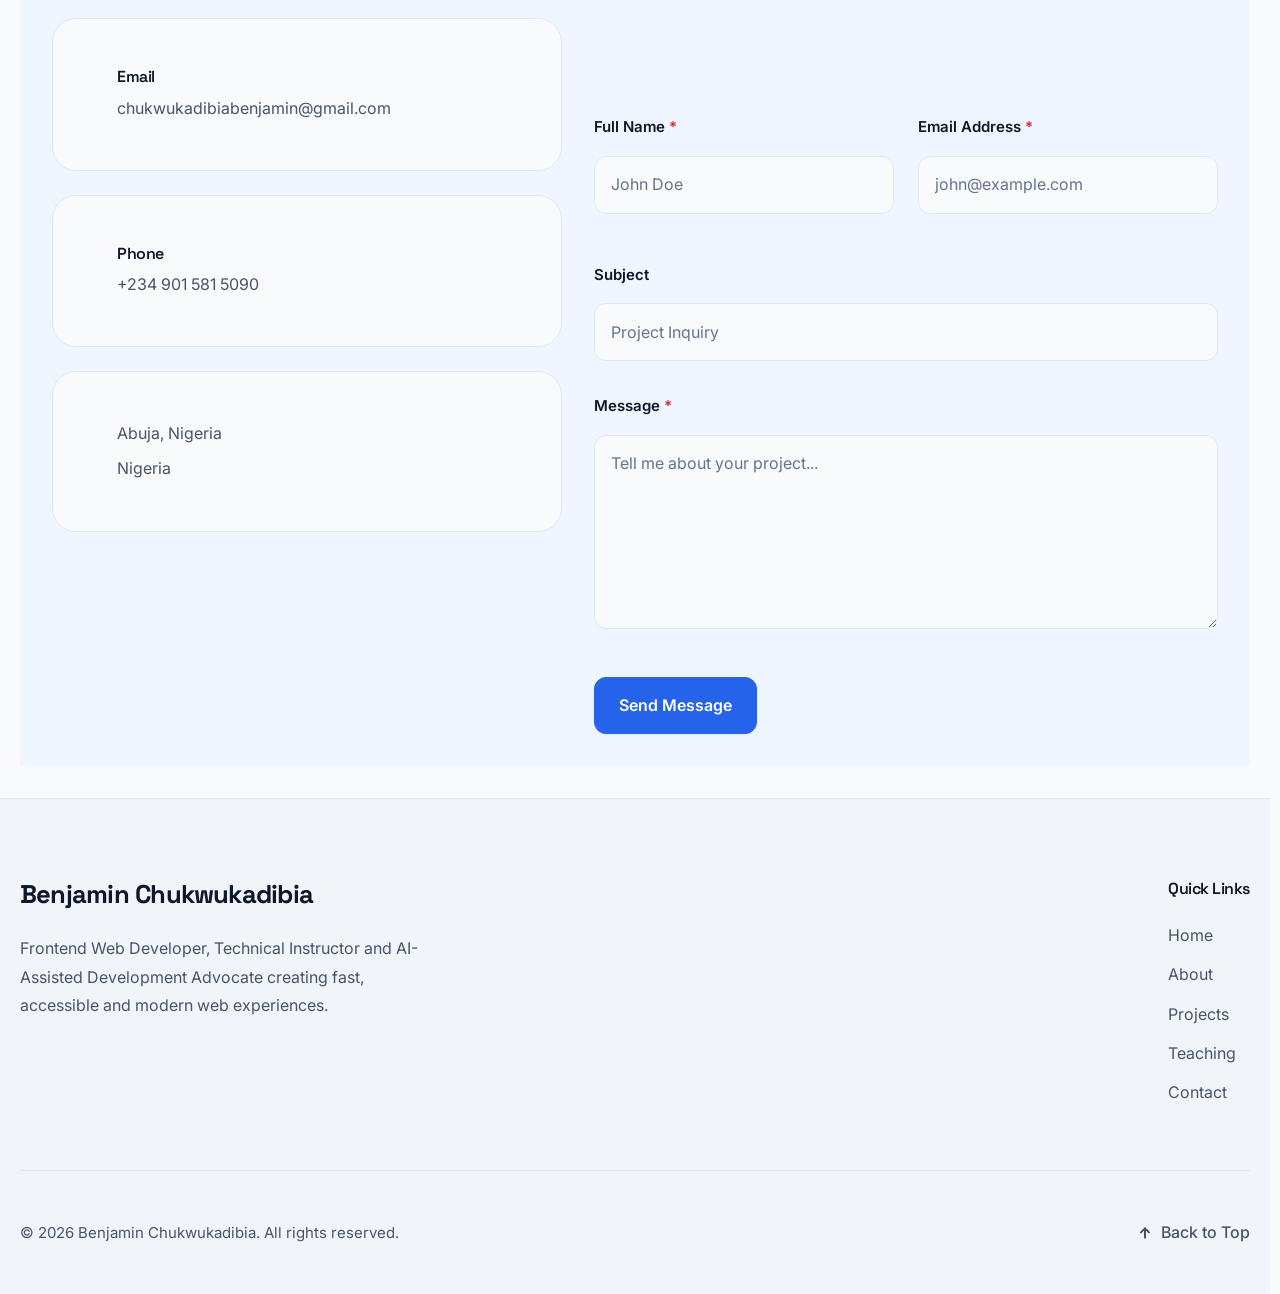
==== commit 58665256: "Fix accessibility issues found in audit (Stage 27) Ran axe-core (via jsdom) against the static marku" ====
--- a/index.html
+++ b/index.html
@@ -199,8 +199,7 @@
 
                     <div
                         class="nav-menu"
-                        id="nav-menu"
-                        aria-hidden="true">
+                        id="nav-menu">
 
                         <ul
                             class="nav-list">
@@ -1920,6 +1919,7 @@
 
                                 <div
                                     class="testimonial-rating"
+                                    role="img"
                                     aria-label="5 out of 5 stars">
 
                                     <svg
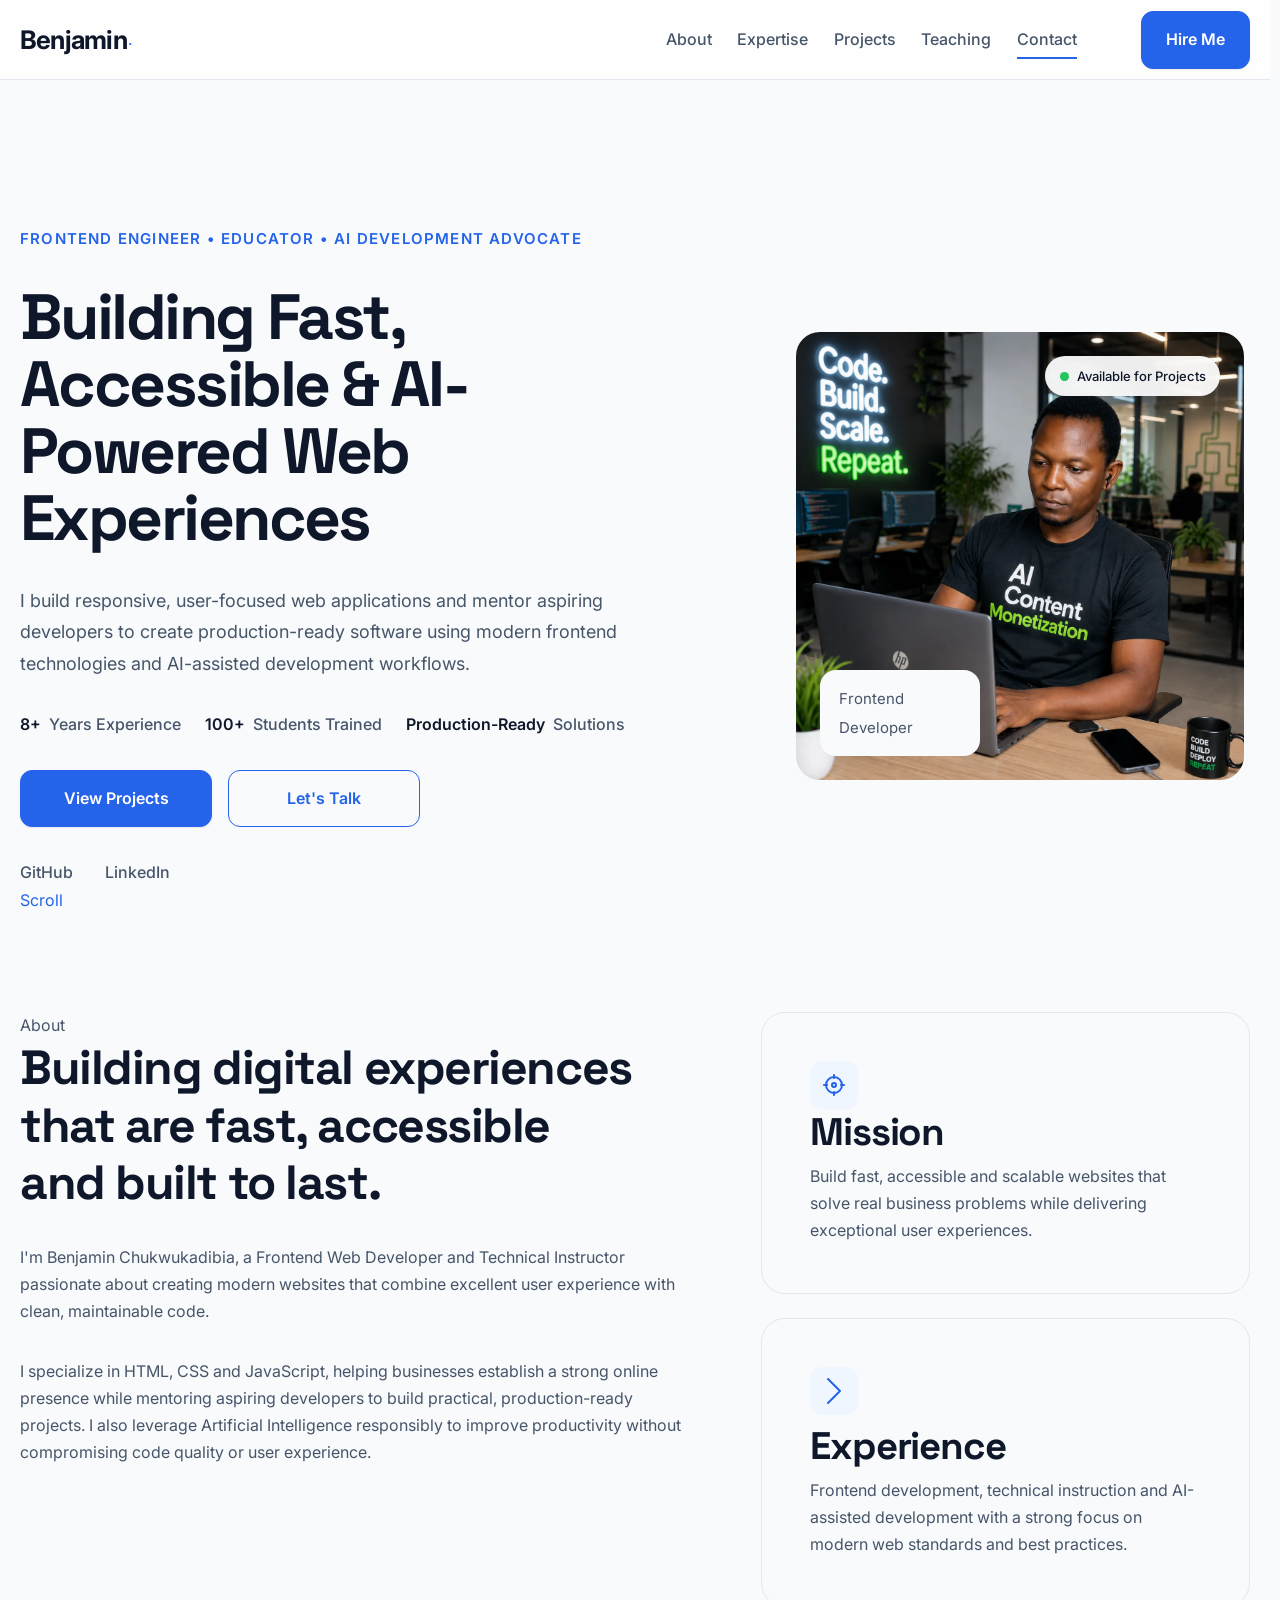
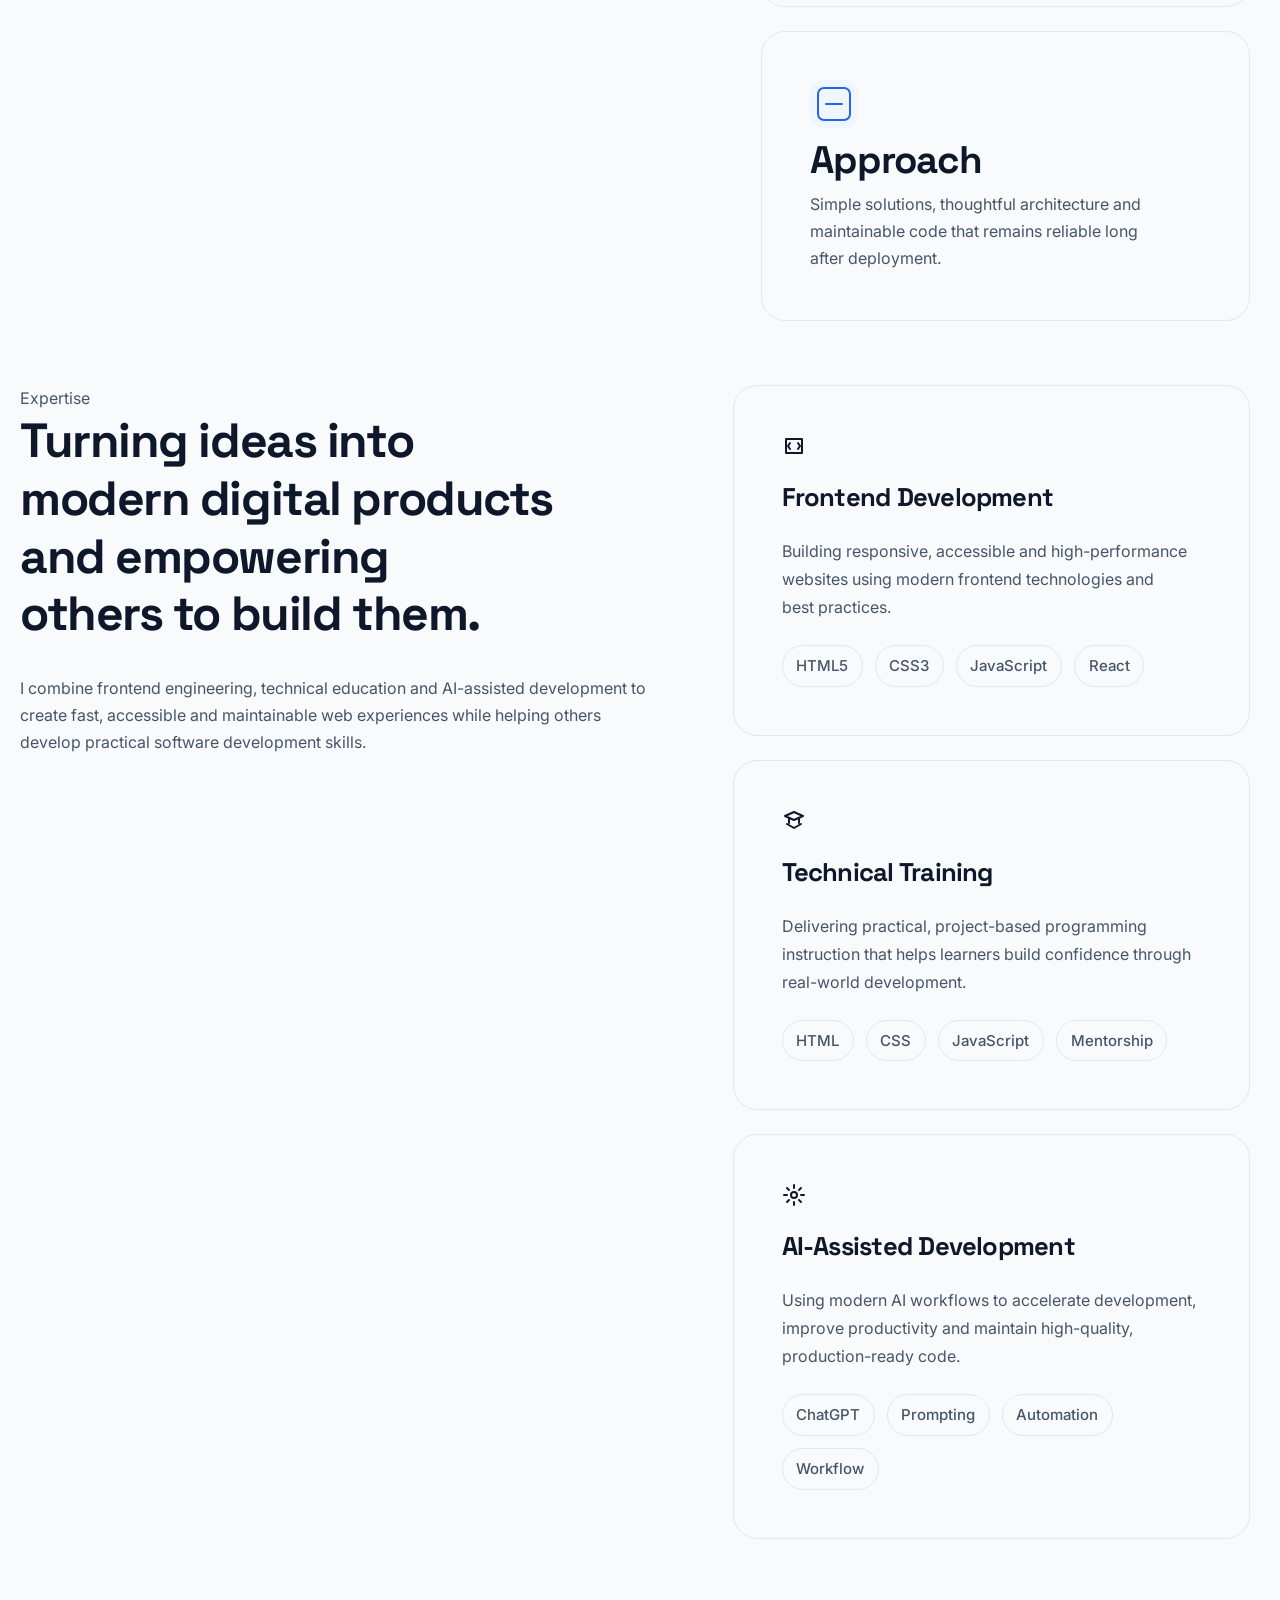
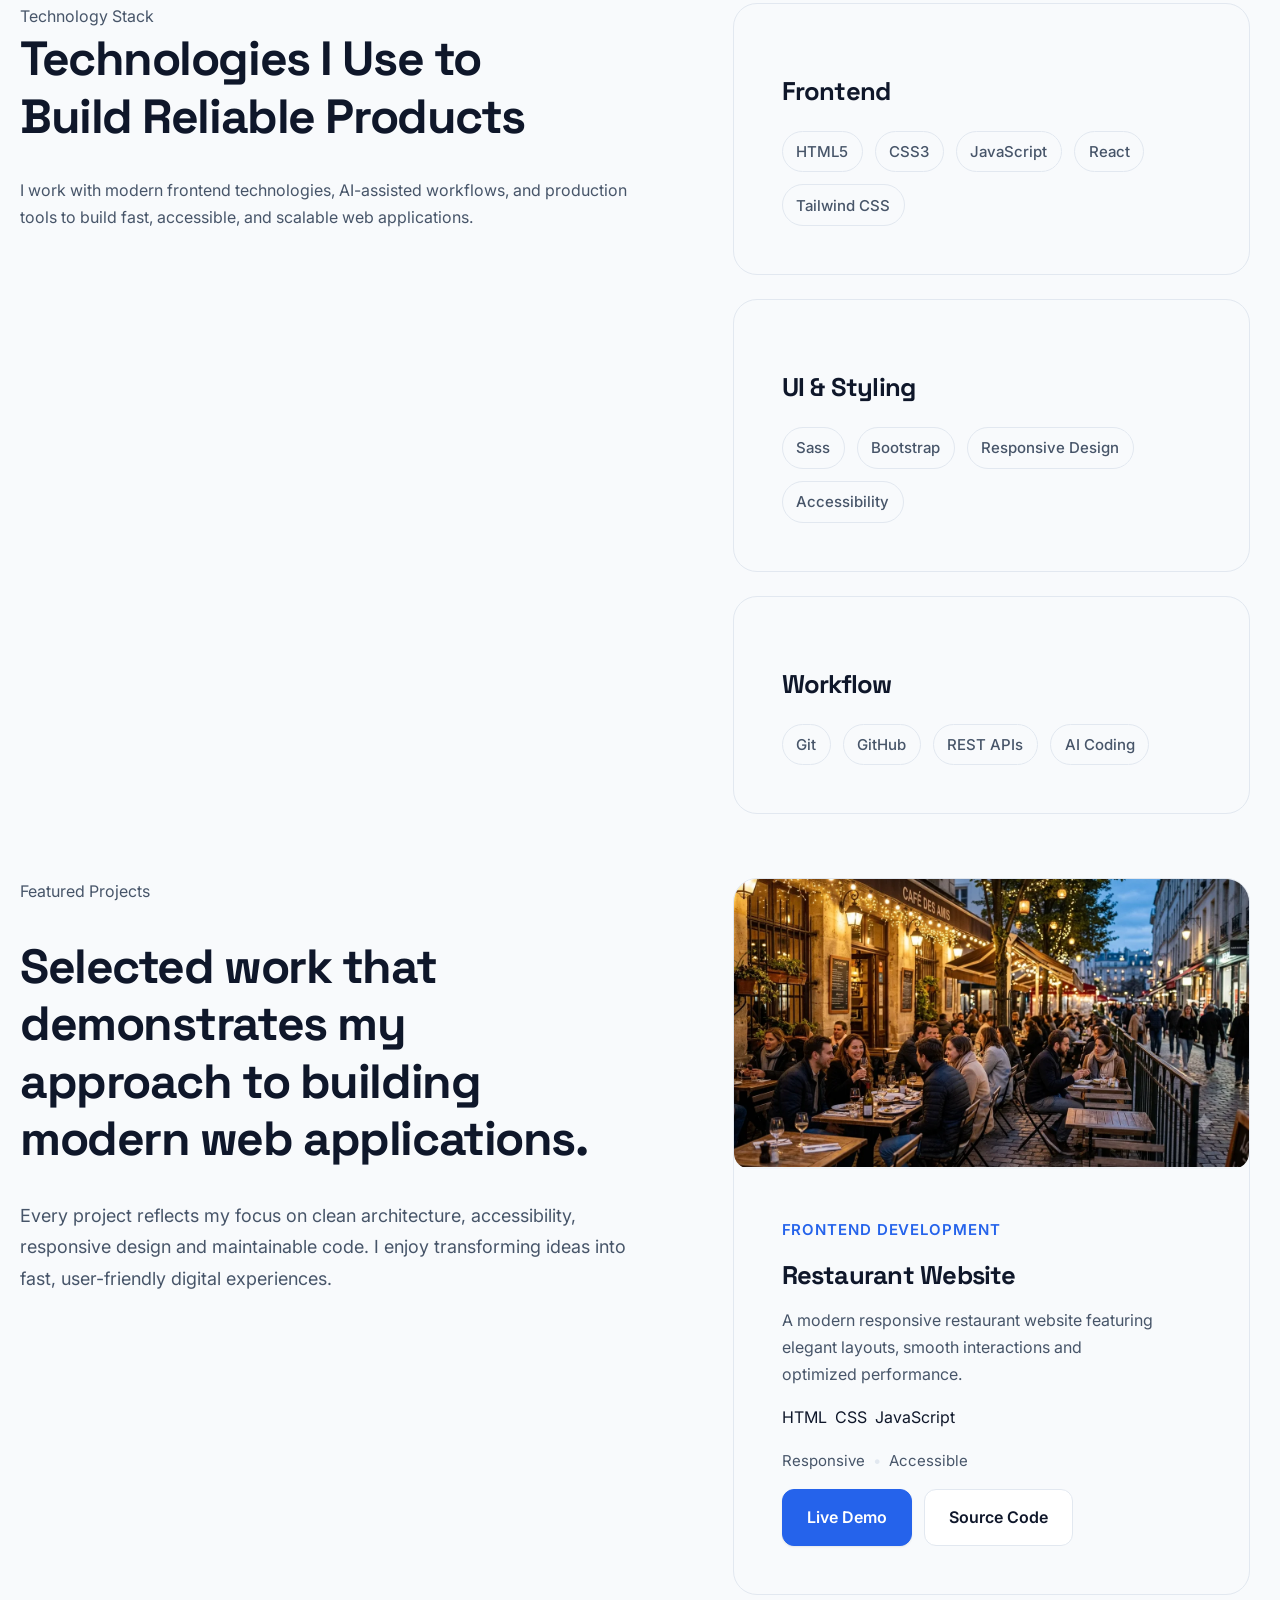
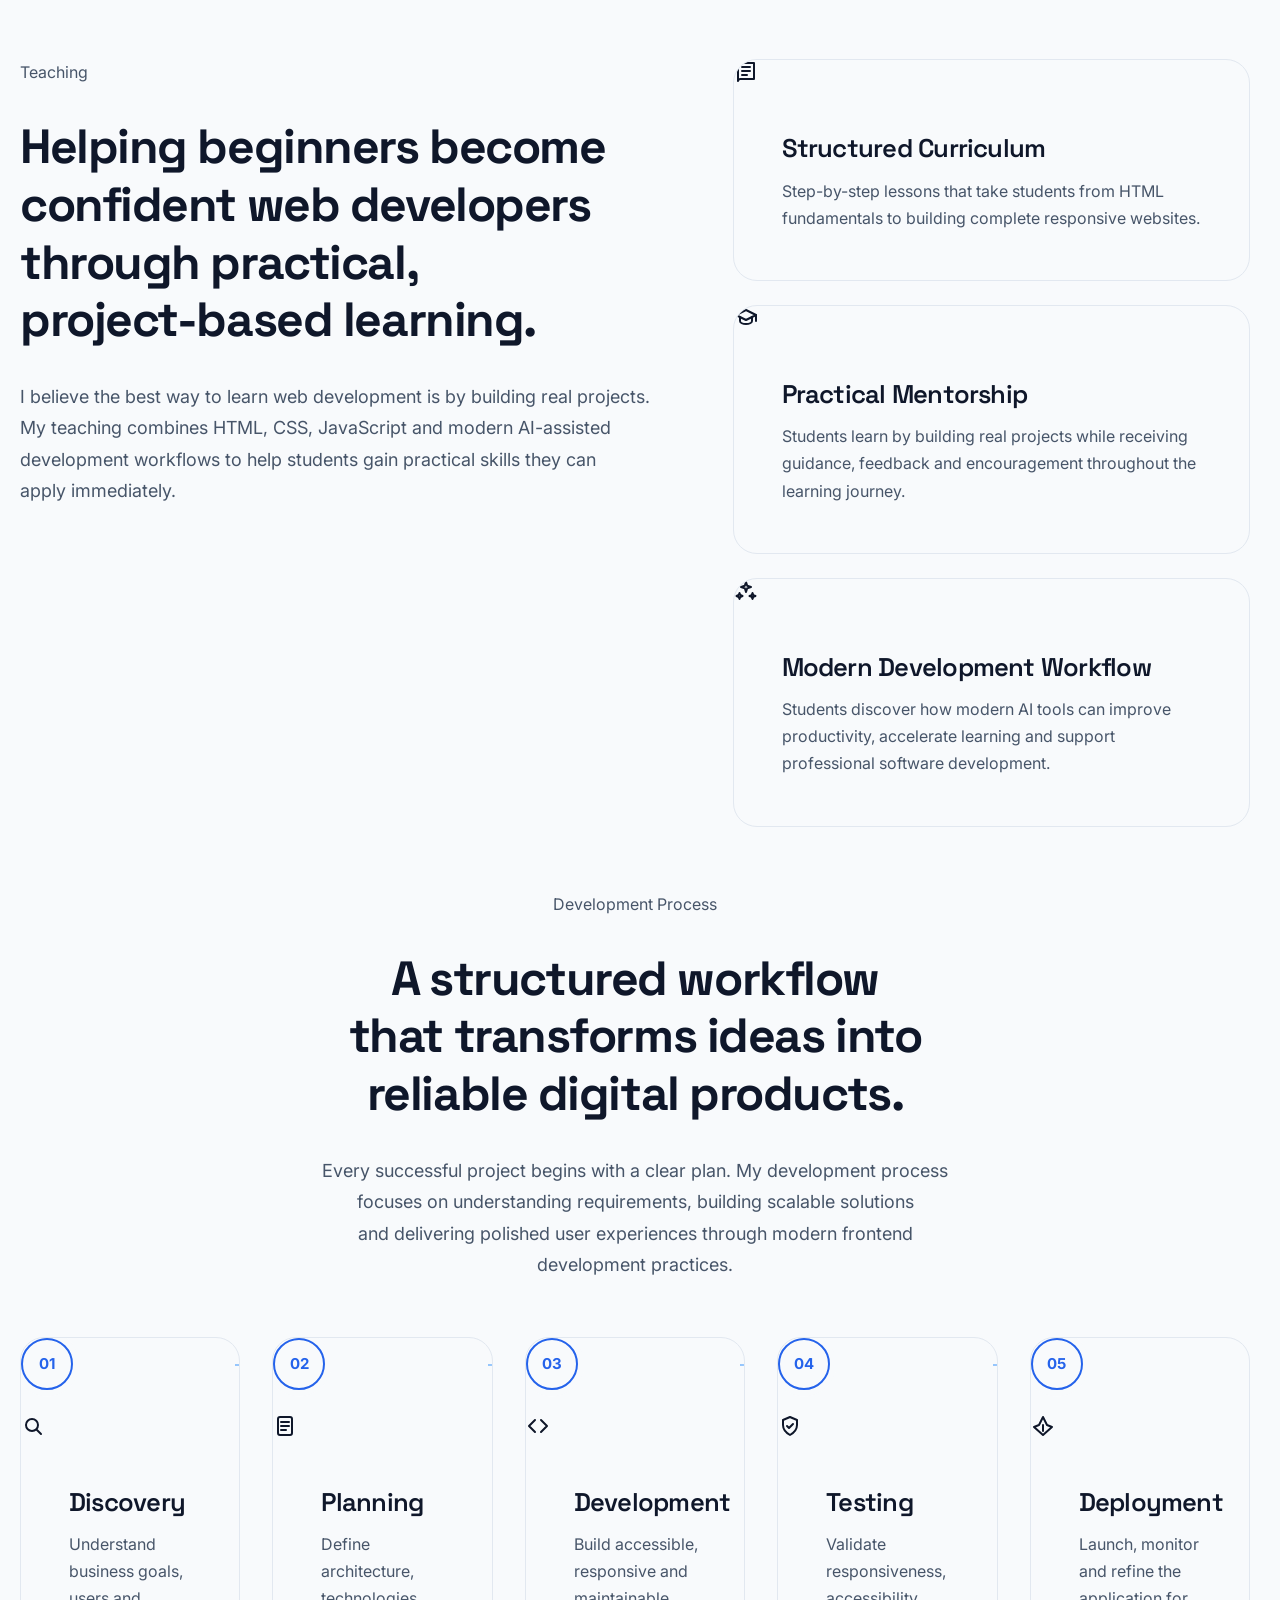
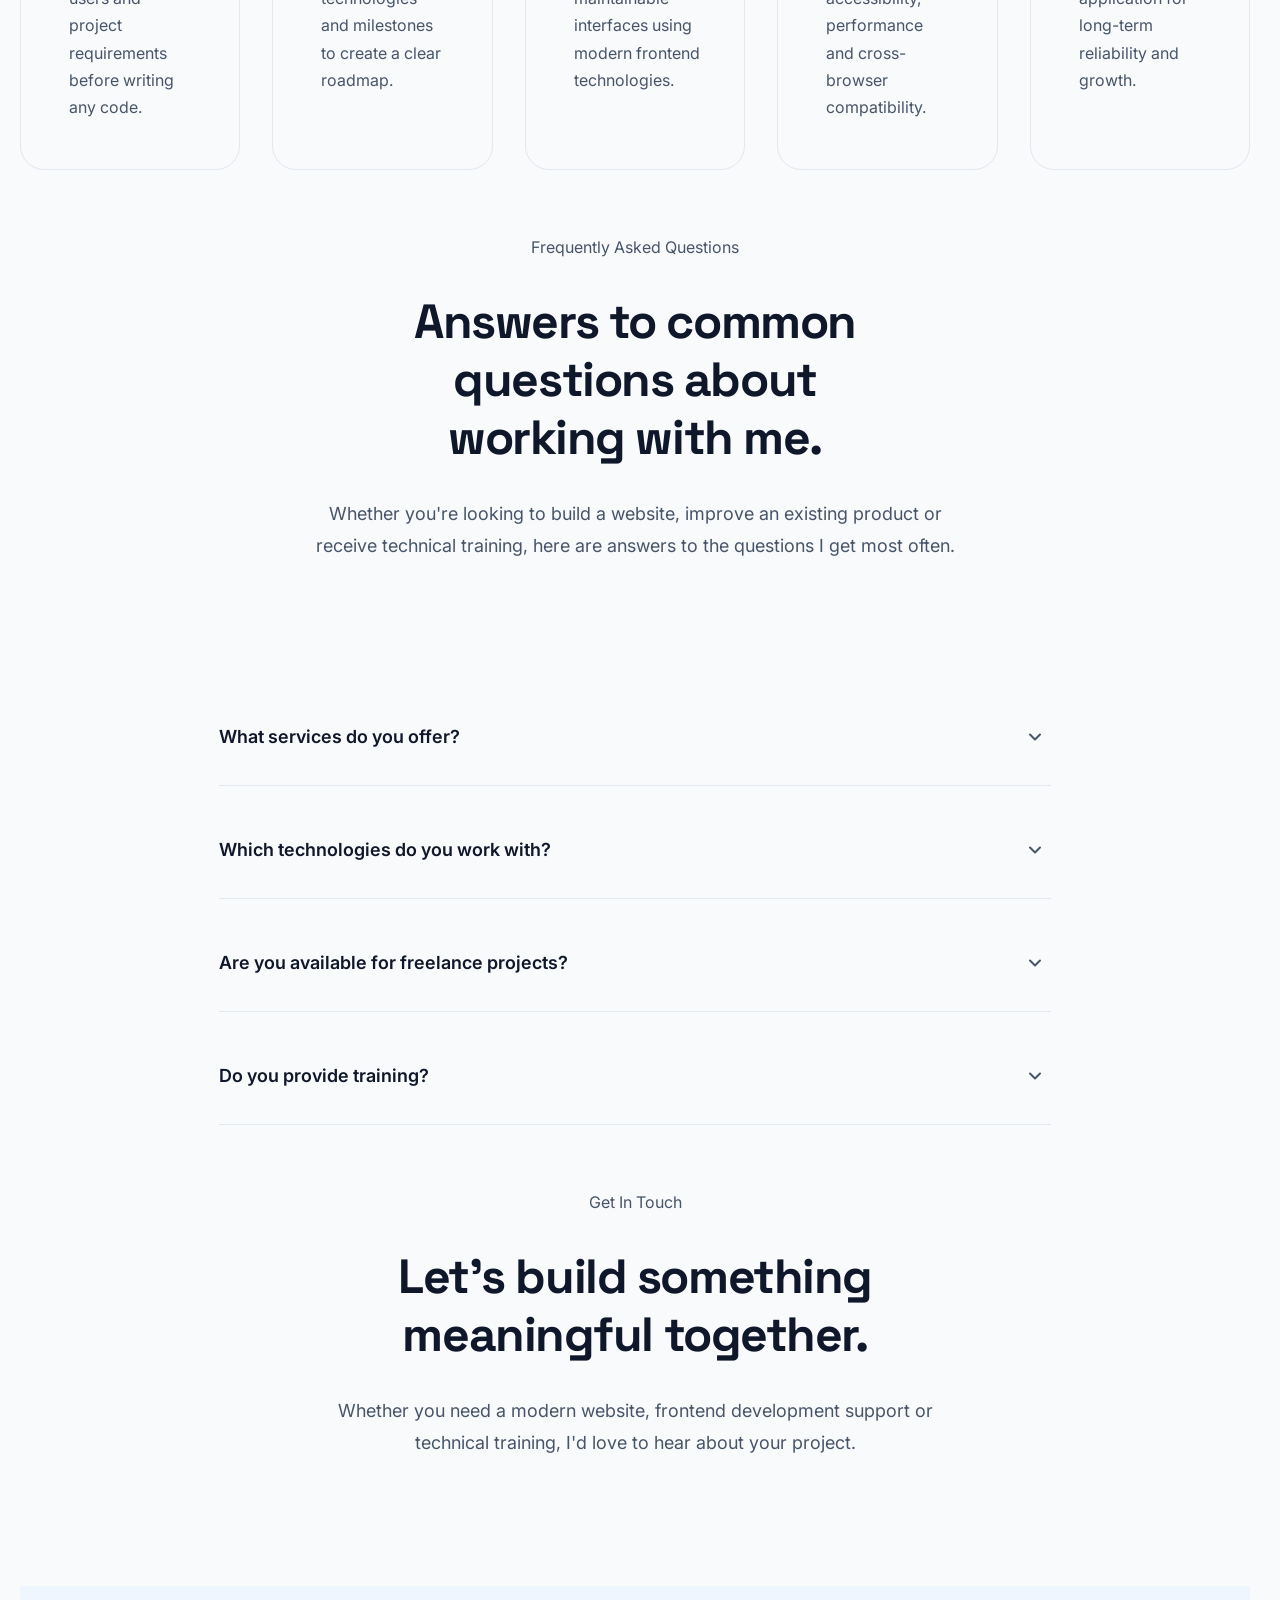
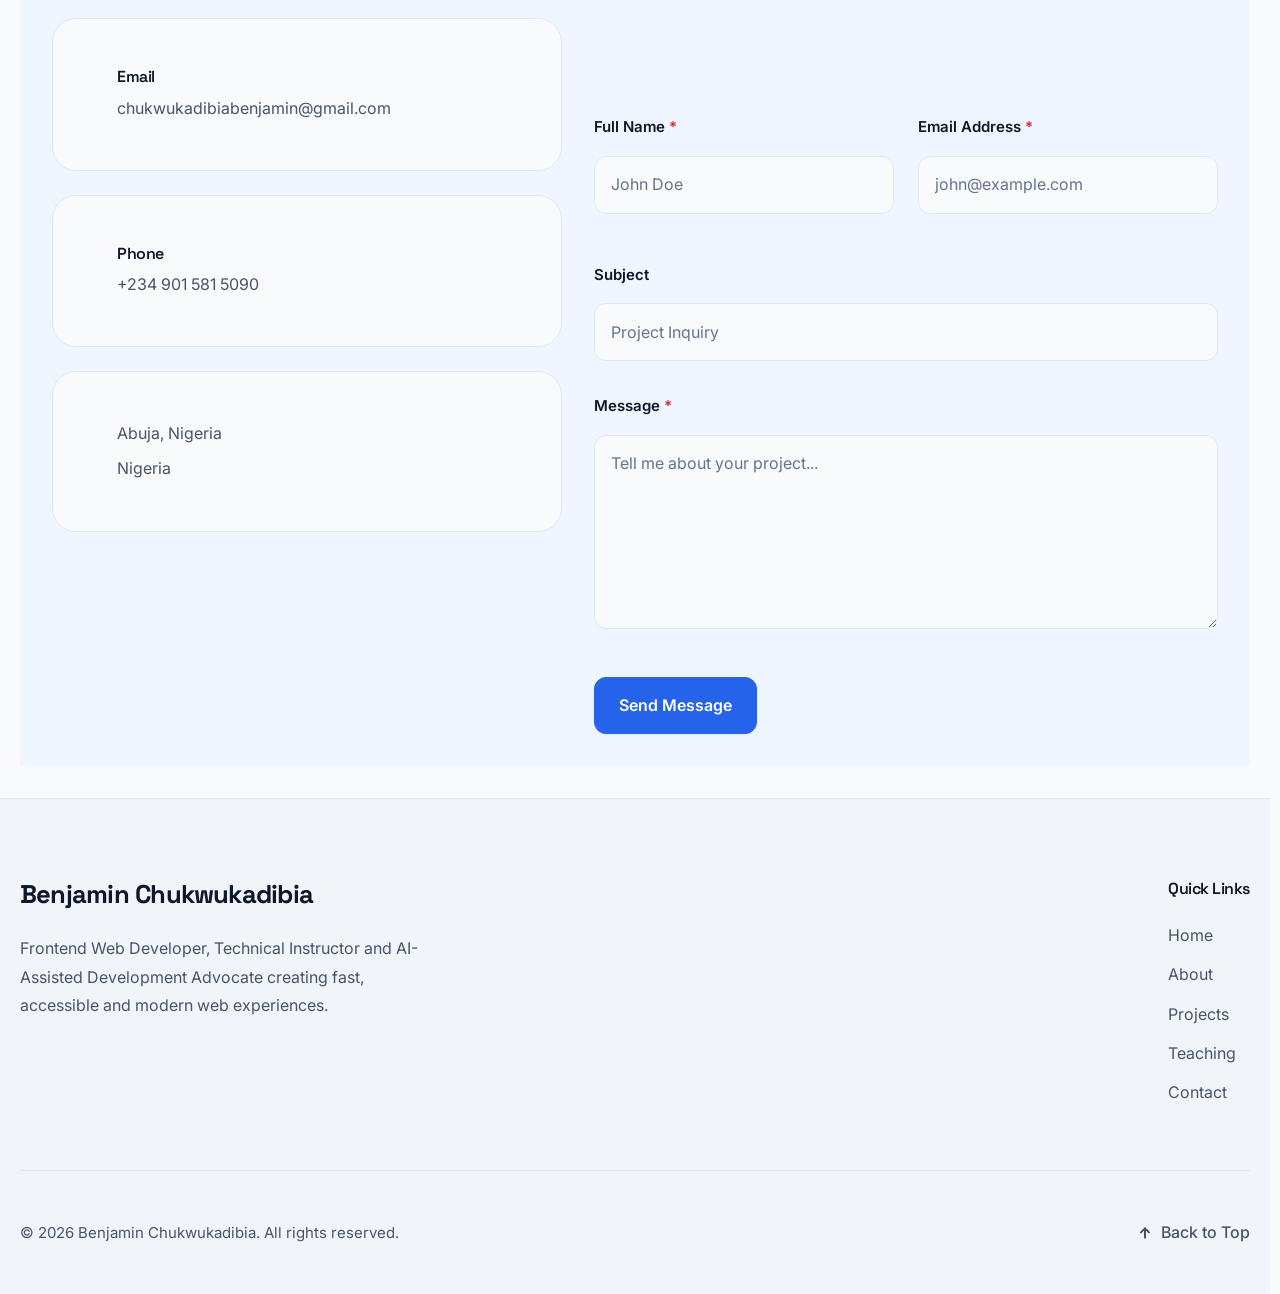
==== commit a0b838ef: "Performance optimization (Stage 28): CSS delivery + image weight Two independent fixes, found via a " ====
--- a/index.html
+++ b/index.html
@@ -142,11 +142,145 @@
 
     <!-- ==========================================
          CSS
+
+         Loaded as individual <link rel="stylesheet">
+         tags (parallel HTTP requests) instead of the
+         previous single style.css with 44 sequential
+         @import statements. @import chains are
+         render-blocking AND serialized - each file
+         waits for the one before it to finish loading
+         before it even starts - whereas the browser
+         fetches multiple <link> tags in parallel. Order
+         below matches the original @import cascade
+         exactly, so specificity/override behavior is
+         unchanged.
+
+         16 of the original 44 imports pointed to empty
+         (0-byte) placeholder files - grid.css, badges,
+         social-links, timeline (components), tech-stack
+         (sections - note components/tech-stack.css is
+         NOT empty and IS included below), blog, the
+         three pages/*.css files, dark theme, and all
+         four utilities/*.css files. Those files still
+         exist on disk as their designated future home
+         for that concern, but are intentionally left out
+         of this list while empty, since a <link> to an
+         empty file is a wasted request. Add them back in
+         their original position (see the old style.css
+         in git history) once they have real content.
     ========================================== -->
 
     <link
         rel="stylesheet"
-        href="assets/css/style.css">
+        href="assets/css/foundation/tokens.css">
+
+    <link
+        rel="stylesheet"
+        href="assets/css/foundation/reset.css">
+
+    <link
+        rel="stylesheet"
+        href="assets/css/foundation/typography.css">
+
+    <link
+        rel="stylesheet"
+        href="assets/css/foundation/base.css">
+
+    <link
+        rel="stylesheet"
+        href="assets/css/layout/container.css">
+
+    <link
+        rel="stylesheet"
+        href="assets/css/layout/section.css">
+
+    <link
+        rel="stylesheet"
+        href="assets/css/layout/layout.css">
+
+    <link
+        rel="stylesheet"
+        href="assets/css/components/header.css">
+
+    <link
+        rel="stylesheet"
+        href="assets/css/components/buttons.css">
+
+    <link
+        rel="stylesheet"
+        href="assets/css/components/cards.css">
+
+    <link
+        rel="stylesheet"
+        href="assets/css/components/card-interactions.css">
+
+    <link
+        rel="stylesheet"
+        href="assets/css/components/tech-stack.css">
+
+    <link
+        rel="stylesheet"
+        href="assets/css/components/tags.css">
+
+    <link
+        rel="stylesheet"
+        href="assets/css/components/avatar.css">
+
+    <link
+        rel="stylesheet"
+        href="assets/css/components/forms.css">
+
+    <link
+        rel="stylesheet"
+        href="assets/css/components/navigation.css">
+
+    <link
+        rel="stylesheet"
+        href="assets/css/sections/hero.css">
+
+    <link
+        rel="stylesheet"
+        href="assets/css/sections/about.css">
+
+    <link
+        rel="stylesheet"
+        href="assets/css/sections/expertise.css">
+
+    <link
+        rel="stylesheet"
+        href="assets/css/sections/projects.css">
+
+    <link
+        rel="stylesheet"
+        href="assets/css/sections/teaching.css">
+
+    <link
+        rel="stylesheet"
+        href="assets/css/sections/process.css">
+
+    <link
+        rel="stylesheet"
+        href="assets/css/sections/timeline.css">
+
+    <link
+        rel="stylesheet"
+        href="assets/css/sections/testimonials.css">
+
+    <link
+        rel="stylesheet"
+        href="assets/css/sections/faq.css">
+
+    <link
+        rel="stylesheet"
+        href="assets/css/sections/contact.css">
+
+    <link
+        rel="stylesheet"
+        href="assets/css/sections/footer.css">
+
+    <link
+        rel="stylesheet"
+        href="assets/css/animations.css">
 
 </head>
 
@@ -493,7 +627,7 @@
                             <figure class="hero-photo">
 
                                 <img
-                                    src="assets/images/profile/benjamin.png"
+                                    src="assets/images/profile/benjamin.webp"
                                     alt="Benjamin Chukwukadibia"
                                     class="hero-image"
                                     width="640"
@@ -1206,7 +1340,7 @@
                                             aria-label="View Restaurant Website project">
 
                                             <img
-                                                src="assets/images/projects/project-01.png"
+                                                src="assets/images/projects/project-01.webp"
                                                 alt="Homepage of the Restaurant Website project"
                                                 width="1280"
                                                 height="720"
@@ -2022,7 +2156,7 @@
 
                                     <img
                                         class="avatar avatar--md"
-                                        src="assets/images/testimonials/client-01.png"
+                                        src="assets/images/testimonials/client-01.webp"
                                         alt="Portrait of John Doe"
                                         width="80"
                                         height="80"
--- a/assets/css/foundation/tokens.css
+++ b/assets/css/foundation/tokens.css
@@ -0,0 +1,258 @@
+/* ==========================================
+   DESIGN TOKENS
+   Benjamin Chukwukadibia Portfolio
+========================================== */
+
+:root{
+
+    /* ==========================================
+       COLORS
+    ========================================== */
+
+    /* Primary */
+
+    --clr-primary-50:#eff6ff;
+    --clr-primary-100:#dbeafe;
+    --clr-primary-200:#bfdbfe;
+    --clr-primary-300:#93c5fd;
+    --clr-primary-400:#60a5fa;
+    --clr-primary-500:#3b82f6;
+    --clr-primary-600:#2563eb;
+    --clr-primary-700:#1d4ed8;
+    --clr-primary-800:#1e40af;
+    --clr-primary-900:#1e3a8a;
+    --clr-primary-950:#172554;
+
+    /* Neutral */
+
+    --clr-neutral-0:#ffffff;
+    --clr-neutral-50:#f8fafc;
+    --clr-neutral-100:#f1f5f9;
+    --clr-neutral-200:#e2e8f0;
+    --clr-neutral-300:#cbd5e1;
+    --clr-neutral-400:#94a3b8;
+    --clr-neutral-500:#64748b;
+    --clr-neutral-600:#475569;
+    --clr-neutral-700:#334155;
+    --clr-neutral-800:#1e293b;
+    --clr-neutral-900:#0f172a;
+    --clr-neutral-950:#020617;
+
+    /* Success */
+
+    --clr-success:#10b981;
+    --clr-success-700:#047857; /* text-safe shade: 5.48:1 on white, --clr-success alone is only 2.54:1 */
+
+    /* Warning */
+
+    --clr-warning:#f59e0b;
+
+    /* Danger */
+
+    --clr-danger:#ef4444;
+    --clr-danger-500:var(--clr-danger);
+    --clr-danger-600:#dc2626; /* text-safe shade: 4.83:1 on white, --clr-danger-500 alone is only 3.76:1 */
+
+    /* Accent */
+
+    --clr-accent:#06b6d4;
+
+    /* ==========================================
+       TYPOGRAPHY
+    ========================================== */
+
+    --ff-heading:"Space Grotesk",sans-serif;
+    --ff-body:"Inter",sans-serif;
+
+    /* Font Size */
+
+    --fs-display:clamp(3.5rem,7vw,6rem);
+
+    --fs-h1:clamp(2.8rem,5vw,4rem);
+
+    --fs-h2:clamp(2.2rem,4vw,3rem);
+
+    --fs-h3:clamp(1.8rem,3vw,2.4rem);
+
+    --fs-h4:clamp(1.5rem,2vw,2rem);
+
+    --fs-h5:1.25rem;
+
+    --fs-body-lg:1.125rem;
+
+    --fs-body:1rem;
+
+    --fs-body-sm:.9375rem;
+
+    --fs-caption:.8125rem;
+
+    /* Short-name aliases used across section files */
+
+    --fs-base:var(--fs-body);
+    --fs-lg:var(--fs-body-lg);
+    --fs-sm:var(--fs-body-sm);
+    --fs-xs:var(--fs-caption);
+
+    /* Font Weight */
+
+    --fw-regular:400;
+
+    --fw-medium:500;
+
+    --fw-semibold:600;
+
+    --fw-bold:700;
+
+    --fw-extrabold:800;
+
+    /* Line Height */
+
+    --lh-heading:1.2;
+
+    --lh-body:1.7;
+
+    /* Letter Spacing */
+
+    --ls-tight:-0.03em;
+
+    --ls-normal:0;
+
+    --ls-wide:.05em;
+
+    /* ==========================================
+       SPACING
+    ========================================== */
+
+    --space-1:.25rem;
+
+    --space-2:.5rem;
+
+    --space-3:.75rem;
+
+    --space-4:1rem;
+
+    --space-5:1.5rem;
+
+    --space-6:2rem;
+
+    --space-7:2.5rem;
+
+    --space-8:3rem;
+
+    --space-9:4rem;
+
+    --space-10:5rem;
+
+    --space-11:6rem;
+
+    --space-12:8rem;
+
+    /* Tailwind-numbered steps (n x 0.25rem) referenced in section files */
+
+    --space-14:3.5rem;
+    --space-16:4rem;
+    --space-20:5rem;
+    --space-24:6rem;
+
+    
+    /* ==========================================
+       BORDER RADIUS
+    ========================================== */
+
+    --radius-sm:.25rem;
+
+    --radius-md:.5rem;
+
+    --radius-lg:.75rem;
+
+    --radius-xl:1rem;
+
+    --radius-2xl:1.5rem;
+
+    --radius-full:9999px;
+
+    /* ==========================================
+       SHADOWS
+    ========================================== */
+
+    --shadow-sm:
+    0 1px 2px rgba(0,0,0,.08);
+
+    --shadow-md:
+    0 8px 24px rgba(15,23,42,.08);
+
+    --shadow-lg:
+    0 20px 40px rgba(15,23,42,.12);
+
+    /* ==========================================
+       TRANSITIONS
+    ========================================== */
+
+    --transition-fast:150ms ease;
+
+    --transition-normal:300ms ease;
+
+    --transition-slow:500ms ease;
+
+    --transition-medium:var(--transition-normal);
+
+    /* ==========================================
+       Z-INDEX
+    ========================================== */
+
+    --z-dropdown:100;
+
+    --z-sticky:500;
+
+    --z-overlay:900;
+
+    --z-modal:1000;
+
+    --z-tooltip:1100;
+
+    /* ==========================================
+       CONTAINER
+    ========================================== */
+
+    --container-width:1280px;
+
+    --container-padding:1.25rem;
+
+    --content-width:42rem;
+
+    /* ==========================================
+    SEMANTIC TOKENS
+    ========================================== */
+
+--surface-page: var(--clr-neutral-50);
+--surface-card: var(--clr-neutral-0);
+--surface-alt: var(--clr-neutral-100);
+--surface-header: rgba(255,255,255,.8);
+
+--text-primary: var(--clr-neutral-900);
+--text-secondary: var(--clr-neutral-600);
+--text-muted: var(--clr-neutral-500);
+--text-inverse: var(--clr-neutral-0);
+
+--border-color: var(--clr-neutral-200);
+--border-default: var(--border-color);
+
+--button-primary-bg: var(--clr-primary-600);
+--button-primary-hover: var(--clr-primary-700);
+--button-primary-text: var(--clr-neutral-0);
+
+--link-color: var(--clr-primary-600);
+--link-hover: var(--clr-primary-700);
+
+--focus-ring: var(--clr-accent);
+
+--btn-padding-y: .875rem;
+--btn-padding-x: 1.5rem;
+
+--btn-height: 3rem;
+--btn-radius: .75rem;
+--btn-gap: .5rem;
+
+--surface-hover:rgba(15, 23, 42, 0.06);
+}
+
--- a/assets/css/foundation/typography.css
+++ b/assets/css/foundation/typography.css
@@ -0,0 +1,208 @@
+/* ==========================================
+   TYPOGRAPHY
+   Benjamin Chukwukadibia Portfolio
+========================================== */
+
+/* ==========================================
+   BODY
+========================================== */
+
+body{
+
+    font-family:var(--ff-body);
+
+    font-size:var(--fs-body);
+
+    font-weight:var(--fw-regular);
+
+    line-height:var(--lh-body);
+
+    color:var(--text-primary);
+
+}
+
+/* ==========================================
+   HEADINGS
+========================================== */
+
+h1,
+h2,
+h3,
+h4,
+h5,
+h6{
+
+    font-family:var(--ff-heading);
+
+    font-weight:var(--fw-bold);
+
+    line-height:var(--lh-heading);
+
+    letter-spacing:var(--ls-tight);
+
+    color:var(--text-primary);
+
+}
+
+h1{
+
+    font-size:var(--fs-h1);
+
+}
+
+h2{
+
+    font-size:var(--fs-h2);
+
+}
+
+h3{
+
+    font-size:var(--fs-h3);
+
+}
+
+h4{
+
+    font-size:var(--fs-h4);
+
+}
+
+h5{
+
+    font-size:var(--fs-h5);
+
+}
+
+h6{
+
+    font-size:var(--fs-body-lg);
+
+}
+
+/* ==========================================
+   DISPLAY TEXT
+========================================== */
+
+.display{
+
+    font-family:var(--ff-heading);
+
+    font-size:var(--fs-display);
+
+    font-weight:var(--fw-extrabold);
+
+    line-height:1.05;
+
+    letter-spacing:-0.04em;
+
+}
+
+/* ==========================================
+   PARAGRAPHS
+========================================== */
+
+p{
+
+    
+    color:var(--text-secondary);
+
+}
+
+/* ==========================================
+   LINKS
+========================================== */
+
+a{
+
+    color:var(--link-color);
+
+    transition:color var(--transition-fast);
+
+}
+
+a:hover{
+
+    color:var(--link-hover);
+
+}
+
+/* ==========================================
+   STRONG
+========================================== */
+
+strong{
+
+    font-weight:var(--fw-semibold);
+
+    color:var(--text-primary);
+
+}
+
+/* ==========================================
+   EMPHASIS
+========================================== */
+
+em{
+
+    font-style:italic;
+
+}
+
+/* ==========================================
+   SMALL
+========================================== */
+
+small{
+
+    font-size:var(--fs-body-sm);
+
+    color:var(--text-muted);
+
+}
+
+/* ==========================================
+   CAPTION
+========================================== */
+
+.caption{
+
+    font-size:var(--fs-caption);
+
+    color:var(--text-muted);
+
+}
+
+/* ==========================================
+   CODE
+========================================== */
+
+code{
+
+    font-family:monospace;
+
+    font-size:.95em;
+
+}
+
+/* ==========================================
+   BLOCKQUOTE
+========================================== */
+
+blockquote{
+
+    border-left:4px solid var(--clr-primary-600);
+
+    padding-left:var(--space-5);
+
+    font-size:var(--fs-body-lg);
+
+    font-style:italic;
+
+    color:var(--text-secondary);
+
+}
+
+
+
+
--- a/assets/css/foundation/base.css
+++ b/assets/css/foundation/base.css
@@ -0,0 +1,180 @@
+/* ==========================================
+   BASE
+   Benjamin Chukwukadibia Portfolio
+========================================== */
+
+/* ==========================================
+   HTML
+========================================== */
+
+html {
+
+    font-size: 100%;
+    scrollbar-gutter: stable;
+
+}
+
+/* ==========================================
+   BODY
+========================================== */
+
+body {
+
+    background-color: var(--surface-page);
+
+    color: var(--text-primary);
+
+    font-family: var(--ff-body);
+
+    font-size: var(--fs-body);
+
+    font-weight: var(--fw-regular);
+
+    line-height: var(--lh-body);
+
+}
+
+/* ==========================================
+   SITE WRAPPER
+========================================== */
+
+.site-wrapper {
+
+    min-height: 100vh;
+
+    display: flex;
+
+    flex-direction: column;
+
+    isolation: isolate;
+
+}
+
+/* ==========================================
+   MAIN
+========================================== */
+
+main {
+
+    flex: 1;
+
+}
+
+/* ==========================================
+   MEDIA
+========================================== */
+
+img {
+
+    height: auto;
+
+}
+
+svg {
+
+    display: block;
+
+}
+
+iframe {
+
+    border: 0;
+
+}
+
+/* ==========================================
+   HORIZONTAL RULE
+========================================== */
+
+hr {
+
+    border: none;
+
+    border-top: 1px solid var(--border-color);
+
+    margin-block: var(--space-8);
+
+}
+
+button,
+a,
+input,
+textarea,
+select {
+
+    transition:
+        color var(--transition-fast),
+        background-color var(--transition-fast),
+        border-color var(--transition-fast),
+        opacity var(--transition-fast),
+        transform var(--transition-fast);
+
+}
+
+/* ==========================================
+   FOCUS
+========================================== */
+
+:focus-visible {
+
+    outline: 3px solid var(--focus-ring);
+
+    outline-offset: 4px;
+
+    border-radius: var(--radius-sm);
+
+}
+
+/* ==========================================
+   TEXT SELECTION
+========================================== */
+
+::selection {
+
+    background: var(--clr-primary-600);
+
+    color: var(--clr-neutral-0);
+
+}
+
+/* ==========================================
+   PLACEHOLDER
+========================================== */
+
+::placeholder {
+
+    color: var(--text-muted);
+
+    opacity: 1;
+
+}
+
+/* ==========================================
+   SCROLLBAR
+========================================== */
+
+::-webkit-scrollbar {
+
+    width: 10px;
+
+}
+
+::-webkit-scrollbar-track {
+
+    background: var(--clr-neutral-100);
+
+}
+
+::-webkit-scrollbar-thumb {
+
+    background: var(--clr-neutral-400);
+
+    border-radius: var(--radius-full);
+
+}
+
+::-webkit-scrollbar-thumb:hover {
+
+    background: var(--clr-primary-600);
+
+}
--- a/assets/css/layout/container.css
+++ b/assets/css/layout/container.css
@@ -0,0 +1,17 @@
+.container{
+
+    width:min(
+
+        calc(
+
+            100% - (var(--container-padding) * 2)
+
+        ),
+
+        var(--container-width)
+
+    );
+
+    margin-inline:auto;
+
+}
--- a/assets/css/layout/section.css
+++ b/assets/css/layout/section.css
@@ -0,0 +1,51 @@
+/* ==========================================
+   SECTION
+========================================== */
+
+.section{
+
+    padding-block:
+
+        clamp(
+
+            var(--space-4),
+
+            2.5vw,
+
+            var(--space-7)
+
+        );
+
+}
+
+.section-sm{
+
+    padding-block:
+
+        clamp(
+
+            var(--space-3),
+
+            2vw,
+
+            var(--space-5)
+
+        );
+
+}
+
+.section-lg{
+
+    padding-block:
+
+        clamp(
+
+            var(--space-5),
+
+            3.5vw,
+
+            var(--space-9)
+
+        );
+
+}
--- a/assets/css/layout/layout.css
+++ b/assets/css/layout/layout.css
@@ -0,0 +1,128 @@
+/* ==========================================
+   LAYOUT UTILITIES
+   Benjamin Chukwukadibia Portfolio
+========================================== */
+
+/* ==========================================
+   GRID
+========================================== */
+
+.grid{
+
+    display:grid;
+
+    gap:var(--space-6);
+
+}
+
+/* ==========================================
+   RESPONSIVE GRID
+========================================== */
+
+.grid-fit{
+
+    display:grid;
+
+    grid-template-columns:
+
+        repeat(
+
+            auto-fit,
+
+            minmax(
+
+                var(--grid-min, 280px),
+
+                1fr
+
+            )
+
+        );
+
+    gap:var(--space-6);
+
+}
+
+/* ==========================================
+   FLOW
+========================================== */
+
+.flow > * + *{
+
+    margin-top:var(--space-5);
+
+}
+
+/* ==========================================
+   STACK
+========================================== */
+
+.stack{
+
+    display:flex;
+
+    flex-direction:column;
+
+    gap:var(--space-5);
+
+}
+
+/* ==========================================
+   CLUSTER
+========================================== */
+
+.cluster{
+
+    display:flex;
+
+    flex-wrap:wrap;
+
+    align-items:center;
+
+    gap:var(--space-4);
+
+}
+
+/* ==========================================
+   CENTER
+========================================== */
+
+.center{
+
+    display:grid;
+
+    place-items:center;
+
+}
+
+/* ==========================================
+   AUTO GRID
+========================================== */
+
+.auto-grid{
+
+    display:grid;
+
+    grid-template-columns:
+
+        repeat(
+
+            auto-fit,
+
+            minmax(260px, 1fr)
+
+        );
+
+    gap:var(--space-6);
+
+}
+
+/* ==========================================
+   FULL WIDTH
+========================================== */
+
+.full-width{
+
+    width:100%;
+
+}
--- a/assets/css/components/header.css
+++ b/assets/css/components/header.css
@@ -0,0 +1,141 @@
+/* ==========================================
+   HEADER
+   Benjamin Chukwukadibia Portfolio
+========================================== */
+
+/* ==========================================
+   HEADER TOKENS
+========================================== */
+
+:root{
+
+    --header-height:5rem;
+
+    --header-height-scrolled:4.5rem;
+
+    --header-blur:14px;
+
+    --header-shadow:var(--shadow-sm);
+
+}
+
+/* ==========================================
+   SITE HEADER
+========================================== */
+
+.site-header{
+
+    position:sticky;
+
+    top:0;
+
+    z-index:1000;
+
+    width:100%;
+
+    min-height:var(--header-height);
+
+    isolation:isolate;
+
+    transition:
+
+        min-height var(--transition-fast),
+
+        box-shadow var(--transition-fast);
+
+}
+
+/* ==========================================
+   HEADER BACKGROUND LAYER
+
+   Deliberately a ::before pseudo-element rather than a property
+   directly on .site-header. backdrop-filter (like transform, filter,
+   perspective, contain) creates a new containing block for any
+   position:fixed descendant. .nav-menu (the mobile nav overlay) is a
+   descendant of .site-header and relies on position:fixed being
+   relative to the viewport. Putting backdrop-filter directly on
+   .site-header silently retargeted .nav-menu's "fixed" positioning to
+   .site-header's own small box instead of the viewport, which is why
+   the mobile menu rendered squeezed into the header area and drifted
+   with scroll instead of staying pinned full-screen. Isolating the
+   blur to a pseudo-element keeps the identical visual effect without
+   .site-header itself becoming a containing-block-creating ancestor.
+========================================== */
+
+.site-header::before{
+
+    content:"";
+
+    position:absolute;
+
+    inset:0;
+
+    z-index:-1;
+
+    background:var(--surface-header);
+
+    backdrop-filter:blur(10px);
+
+    -webkit-backdrop-filter:blur(10px);
+
+    border-bottom:1px solid var(--border-color);
+
+    transition:
+
+        background-color var(--transition-fast),
+
+        backdrop-filter var(--transition-fast),
+
+        border-color var(--transition-fast);
+
+}
+
+/* ==========================================
+   HEADER CONTAINER
+========================================== */
+
+.site-header > .container{
+
+    min-height:inherit;
+
+}
+
+/* ==========================================
+   SCROLLED STATE
+========================================== */
+
+.site-header.scrolled{
+
+    min-height:var(--header-height-scrolled);
+
+    box-shadow:var(--header-shadow);
+
+}
+
+.site-header.scrolled::before{
+
+    background-color:rgb(255 255 255 / .82);
+
+    backdrop-filter:blur(var(--header-blur));
+
+    -webkit-backdrop-filter:blur(var(--header-blur));
+
+    border-bottom-color:transparent;
+
+}
+
+/* ==========================================
+   REDUCED MOTION
+========================================== */
+
+@media (prefers-reduced-motion: reduce){
+
+    .site-header,
+
+    .site-header::before{
+
+        transition:none;
+
+    }
+
+}
--- a/assets/css/components/buttons.css
+++ b/assets/css/components/buttons.css
@@ -0,0 +1,326 @@
+/* ==========================================
+   BUTTONS
+   Benjamin Chukwukadibia Portfolio
+========================================== */
+
+/* ==========================================
+   BUTTON TOKENS
+========================================== */
+
+:root{
+
+    --btn-height:3rem;
+
+    --btn-padding-x:1.5rem;
+
+    --btn-padding-y:.875rem;
+
+    --btn-gap:var(--space-2);
+
+    --btn-radius:var(--radius-lg);
+
+}
+
+/* ==========================================
+   BASE BUTTON
+========================================== */
+
+.btn{
+
+    display:inline-flex;
+
+    align-items:center;
+
+    justify-content:center;
+
+    gap:var(--btn-gap);
+
+    min-height:var(--btn-height);
+
+    padding:
+
+        var(--btn-padding-y)
+
+        var(--btn-padding-x);
+
+    border:1px solid transparent;
+
+    border-radius:var(--btn-radius);
+
+    font:inherit;
+
+    font-size:var(--fs-body);
+
+    font-weight:var(--fw-semibold);
+
+    text-decoration:none;
+
+    white-space:nowrap;
+
+    user-select:none;
+
+    cursor:pointer;
+
+    transition:
+
+        background-color var(--transition-fast),
+
+        border-color var(--transition-fast),
+
+        color var(--transition-fast),
+
+        transform var(--transition-fast),
+
+        box-shadow var(--transition-fast);
+
+}
+
+/* ==========================================
+   BUTTON INTERACTION
+========================================== */
+
+.btn:hover{
+
+    transform:translateY(-1px);
+
+}
+
+.btn:active{
+
+    transform:translateY(0);
+
+}
+
+.btn:focus-visible{
+
+    outline:3px solid var(--focus-ring);
+
+    outline-offset:3px;
+
+}
+
+/* ==========================================
+   DISABLED
+========================================== */
+
+.btn:disabled,
+
+.btn.disabled{
+
+    opacity:.6;
+
+    cursor:not-allowed;
+
+    pointer-events:none;
+
+}
+
+/* ==========================================
+   PRIMARY BUTTON
+========================================== */
+
+.btn-primary{
+
+    background:var(--button-primary-bg);
+
+    border-color:var(--button-primary-bg);
+
+    color:var(--button-primary-text);
+
+    box-shadow:var(--shadow-sm);
+
+}
+
+.btn-primary:hover,
+
+.btn-primary:focus-visible{
+
+    background:var(--button-primary-hover);
+
+    border-color:var(--button-primary-hover);
+
+    color:var(--button-primary-text);
+
+}
+
+.btn-primary:active{
+
+    background:var(--button-primary-hover);
+
+    border-color:var(--button-primary-hover);
+
+    color:var(--button-primary-text);
+
+}
+
+/* ==========================================
+   SECONDARY BUTTON
+========================================== */
+
+.btn-secondary{
+
+    background:var(--surface-card);
+
+    border-color:var(--border-color);
+
+    color:var(--text-primary);
+
+}
+
+.btn-secondary:hover,
+
+.btn-secondary:focus-visible{
+
+    background:var(--clr-neutral-100);
+
+    border-color:var(--border-color);
+
+    color:var(--text-primary);
+
+}
+
+.btn-secondary:active{
+
+    background:var(--clr-neutral-100);
+
+    color:var(--text-primary);
+
+}
+
+/* ==========================================
+   OUTLINE BUTTON
+========================================== */
+
+.btn-outline{
+
+    background:transparent;
+
+    border-color:var(--button-primary-bg);
+
+    color:var(--button-primary-bg);
+
+}
+
+.btn-outline:hover,
+
+.btn-outline:focus-visible{
+
+    background:var(--button-primary-bg);
+
+    border-color:var(--button-primary-bg);
+
+    color:var(--button-primary-text);
+
+}
+
+.btn-outline:active{
+
+    background:var(--button-primary-hover);
+
+    border-color:var(--button-primary-hover);
+
+    color:var(--button-primary-text);
+
+}
+
+/* ==========================================
+   GHOST BUTTON
+========================================== */
+
+.btn-ghost{
+
+    background:transparent;
+
+    color:var(--text-primary);
+
+}
+
+.btn-ghost:hover,
+
+.btn-ghost:focus-visible{
+
+    background:rgb(37 99 235 / .08);
+
+    color:var(--text-primary);
+
+}
+
+.btn-ghost:active{
+
+    background:rgb(37 99 235 / .12);
+
+    color:var(--text-primary);
+
+}
+
+/* ==========================================
+   ICON BUTTON
+========================================== */
+
+.btn-icon{
+
+    width:3rem;
+
+    aspect-ratio:1;
+
+    padding:0;
+
+    border-radius:50%;
+
+}
+
+/* ==========================================
+   FULL WIDTH
+========================================== */
+
+.btn-block{
+
+    width:100%;
+
+}
+
+/* ==========================================
+   LOADING
+========================================== */
+
+.btn-loading{
+
+    opacity:.8;
+
+    pointer-events:none;
+
+}
+
+/* ==========================================
+   BUTTON SIZES
+========================================== */
+
+.btn-sm{
+
+    --btn-height:2.5rem;
+
+    --btn-padding-y:.625rem;
+
+    --btn-padding-x:1rem;
+
+    font-size:var(--fs-body-sm);
+
+}
+
+.btn-md{
+
+    --btn-height:3rem;
+
+}
+
+.btn-lg{
+
+    --btn-height:3.5rem;
+
+    --btn-padding-y:1rem;
+
+    --btn-padding-x:2rem;
+
+    font-size:var(--fs-body-lg);
+
+}
--- a/assets/css/components/cards.css
+++ b/assets/css/components/cards.css
@@ -0,0 +1,178 @@
+/* ==========================================
+   CARD COMPONENT
+   Benjamin Chukwukadibia Portfolio
+========================================== */
+
+/* ==========================================
+   BASE CARD
+========================================== */
+
+.card{
+
+    position:relative;
+
+    display:flex;
+
+    flex-direction:column;
+
+    background:var(--surface-page);
+
+    border:1px solid var(--border-color);
+
+    border-radius:var(--radius-2xl);
+
+    overflow:hidden;
+
+    transition:
+
+        transform var(--transition-fast),
+
+        box-shadow var(--transition-fast),
+
+        border-color var(--transition-fast);
+
+}
+
+/* ==========================================
+   CARD PADDING
+========================================== */
+
+.card-body{
+
+    padding:var(--space-8);
+
+}
+
+/* ==========================================
+   CARD STATES
+========================================== */
+
+.card:hover{
+
+    transform:translateY(-4px);
+
+    border-color:var(--clr-primary-200);
+
+    box-shadow:var(--shadow-lg);
+
+}
+
+.card:focus-within{
+
+    border-color:var(--clr-primary-500);
+
+    box-shadow:0 0 0 3px var(--clr-primary-200);
+
+}
+
+/* ==========================================
+   REDUCED MOTION
+========================================== */
+
+@media (prefers-reduced-motion: reduce){
+
+    .card{
+
+        transition:none;
+
+    }
+
+}
+
+.card-flat{
+
+    box-shadow:none;
+
+}
+
+.card-glass{
+
+    backdrop-filter:blur(20px);
+
+}
+
+.card-outline{
+
+    background:transparent;
+
+}
+
+.card-accent{
+
+    border-left:4px solid var(--clr-primary-600);
+
+}
+
+/* ==========================================
+   CARD ICON SVG
+========================================== */
+
+.card-icon svg{
+
+    width:1.5rem;
+
+    height:1.5rem;
+
+}
+
+.card-icon .icon-stroke{
+
+    fill:none;
+
+    stroke:currentColor;
+
+    stroke-width:2;
+
+    stroke-linecap:round;
+
+    stroke-linejoin:round;
+
+    vector-effect:non-scaling-stroke;
+
+}
+
+/* ==========================================
+   CARD TITLE
+========================================== */
+
+.card-title{
+
+    margin:0;
+
+    color:var(--text-primary);
+
+    font-size:var(--fs-h4);
+
+    font-weight:var(--fw-semibold);
+
+    line-height:1.3;
+
+}
+
+/* ==========================================
+   CARD TEXT
+========================================== */
+
+.card-text{
+
+    margin:0;
+
+    color:var(--text-secondary);
+
+    line-height:1.7;
+
+}
+
+/* ==========================================
+   CARD ICON SVG
+========================================== */
+
+.card-icon svg{
+
+    width:1.5rem;
+
+    height:1.5rem;
+
+    flex-shrink:0;
+
+}
--- a/assets/css/components/card-interactions.css
+++ b/assets/css/components/card-interactions.css
@@ -0,0 +1,78 @@
+/* ==========================================
+   CARD INTERACTIONS
+   Benjamin Chukwukadibia Portfolio
+========================================== */
+
+/* ==========================================
+   CARD LIFT
+========================================== */
+
+.card--interactive{
+
+    transition:
+
+        transform var(--transition-medium),
+
+        box-shadow var(--transition-medium);
+
+}
+
+.card--interactive:hover,
+
+.card--interactive:focus-within{
+
+    transform:translateY(-6px);
+
+}
+
+/* ==========================================
+   CARD ICON
+========================================== */
+
+.card--interactive .card-icon{
+
+    transition:
+
+        transform var(--transition-medium),
+
+        background-color var(--transition-medium),
+
+        color var(--transition-medium);
+
+}
+
+.card--interactive:hover .card-icon,
+
+.card--interactive:focus-within .card-icon{
+
+    transform:scale(1.08);
+
+}
+
+/* ==========================================
+   REDUCED MOTION
+========================================== */
+
+@media (prefers-reduced-motion: reduce){
+
+    .card--interactive,
+
+    .card--interactive .card-icon{
+
+        transition:none;
+
+    }
+
+    .card--interactive:hover,
+
+    .card--interactive:focus-within,
+
+    .card--interactive:hover .card-icon,
+
+    .card--interactive:focus-within .card-icon{
+
+        transform:none;
+
+    }
+
+}
--- a/assets/css/components/tech-stack.css
+++ b/assets/css/components/tech-stack.css
@@ -0,0 +1,188 @@
+/* ==========================================
+   TECH STACK
+   Benjamin Chukwukadibia Portfolio
+========================================== */
+
+/* ==========================================
+   TECH STACK GRID
+========================================== */
+
+.tech-stack-grid{
+
+    display:grid;
+
+    grid-template-columns:
+
+        minmax(0, 1.1fr)
+
+        minmax(20rem, .9fr);
+
+    align-items:start;
+
+    gap:clamp(
+
+        var(--space-10),
+
+        5vw,
+
+        var(--space-20)
+
+    );
+
+}
+
+/* ==========================================
+   CONTENT
+========================================== */
+
+.tech-stack-content{
+
+    display:flex;
+
+    flex-direction:column;
+
+    gap:var(--space-6);
+
+    max-width:42rem;
+
+}
+
+/* ==========================================
+   DESCRIPTION
+========================================== */
+
+.tech-stack-description{
+
+    max-width:60ch;
+
+    color:var(--text-secondary);
+
+    font-size:var(--fs-lg);
+
+    line-height:1.75;
+
+}
+
+/* ==========================================
+   TECH STACK GROUPS
+========================================== */
+
+.tech-stack-groups{
+
+    display:grid;
+
+    gap:var(--space-5);
+
+    align-content:start;
+
+}
+
+/* ==========================================
+   TECH GROUP
+========================================== */
+
+.tech-group{
+
+    height:100%;
+
+}
+
+/* ==========================================
+   CARD BODY
+========================================== */
+
+.tech-group .card-body{
+
+    display:flex;
+
+    flex-direction:column;
+
+    gap:var(--space-5);
+
+    height:100%;
+
+}
+
+/* ==========================================
+   TECH GROUP ICON
+========================================== */
+
+.tech-group-icon{
+
+    flex-shrink:0;
+
+}
+
+/* ==========================================
+   GROUP TITLE
+========================================== */
+
+.tech-group h3{
+
+    color:var(--text-primary);
+
+    font-size:var(--fs-h4);
+
+    line-height:1.2;
+
+}
+
+/* ==========================================
+   TECHNOLOGY TAGS
+========================================== */
+
+.tech-tags{
+
+    display:flex;
+
+    flex-wrap:wrap;
+
+    gap:var(--space-3);
+
+    margin-top:auto;
+
+}
+
+/* ==========================================
+   TECH TAG
+========================================== */
+
+.tech-tag{
+
+    transition:
+
+        transform var(--transition-fast),
+
+        background-color var(--transition-fast),
+
+        color var(--transition-fast);
+
+}
+
+.tech-group:hover .tech-tag,
+
+.tech-group:focus-within .tech-tag{
+
+    transform:translateY(-2px);
+
+}
+
+/* ==========================================
+   RESPONSIVE — TABLET
+========================================== */
+
+@media (max-width:992px){
+
+    .tech-stack-grid{
+
+        grid-template-columns:1fr;
+
+    }
+
+    .tech-stack-content{
+
+        max-width:none;
+
+    }
+
+}
--- a/assets/css/components/tags.css
+++ b/assets/css/components/tags.css
@@ -0,0 +1,88 @@
+/* ==========================================
+   TAGS
+   Benjamin Chukwukadibia Portfolio
+========================================== */
+
+/* ==========================================
+   BASE TAG
+========================================== */
+
+.tag{
+
+    display:inline-flex;
+
+    align-items:center;
+
+    justify-content:center;
+
+    padding:
+
+        .45rem
+
+        .85rem;
+
+    border:1px solid var(--border-color);
+
+    border-radius:999rem;
+
+    background:var(--surface-page);
+
+    color:var(--text-secondary);
+
+    font-size:var(--fs-sm);
+
+    font-weight:var(--fw-medium);
+
+    white-space:nowrap;
+
+    transition:
+
+        color var(--transition-fast),
+
+        background-color var(--transition-fast),
+
+        border-color var(--transition-fast);
+
+}
+
+/* ==========================================
+   STATES
+========================================== */
+
+.tag:hover{
+
+    color:var(--clr-primary-600);
+
+    border-color:var(--clr-primary-300);
+
+    background:var(--clr-primary-50);
+
+}
+
+/* ==========================================
+   ACCESSIBILITY
+========================================== */
+
+.tag:focus-visible{
+
+    outline:none;
+
+    border-color:var(--clr-primary-500);
+
+    box-shadow:0 0 0 3px var(--clr-primary-200);
+
+}
+
+/* ==========================================
+   REDUCED MOTION
+========================================== */
+
+@media (prefers-reduced-motion: reduce){
+
+    .tag{
+
+        transition:none;
+
+    }
+
+}
--- a/assets/css/components/avatar.css
+++ b/assets/css/components/avatar.css
@@ -0,0 +1,31 @@
+.avatar{
+
+    display:block;
+
+    aspect-ratio:1;
+
+    object-fit:cover;
+
+    border-radius:50%;
+
+    flex-shrink:0;
+
+}
+
+.avatar--sm{
+
+    width:3rem;
+
+}
+
+.avatar--md{
+
+    width:4rem;
+
+}
+
+.avatar--lg{
+
+    width:5rem;
+
+}
--- a/assets/css/components/forms.css
+++ b/assets/css/components/forms.css
@@ -0,0 +1,233 @@
+/* ==========================================
+   FORM LABEL
+========================================== */
+
+.form-label{
+
+    display:inline-block;
+
+    margin-bottom:var(--space-2);
+
+    color:var(--text-primary);
+
+    font-size:var(--fs-sm);
+
+    font-weight:var(--fw-semibold);
+
+}
+
+/* ==========================================
+   FORM CONTROL
+========================================== */
+
+.form-control{
+
+    width:100%;
+
+    padding:
+
+        .9rem
+
+        1rem;
+
+    border:1px solid var(--border-default);
+
+    border-radius:var(--radius-lg);
+
+    background:var(--surface-page);
+
+    color:var(--text-primary);
+
+    font:inherit;
+
+    transition:
+
+        border-color var(--transition-fast),
+
+        box-shadow var(--transition-fast),
+
+        background-color var(--transition-fast);
+
+}
+
+/* ==========================================
+   TEXTAREA
+========================================== */
+
+textarea.form-control{
+
+    min-height:10rem;
+
+    resize:vertical;
+
+}
+
+/* ==========================================
+   PLACEHOLDER
+========================================== */
+
+.form-control::placeholder{
+
+    color:var(--text-muted);
+
+}
+
+/* ==========================================
+   FORM CONTROL FOCUS
+========================================== */
+
+.form-control:focus{
+
+    outline:none;
+
+    border-color:var(--clr-primary-500);
+
+    box-shadow:
+
+        0 0 0 .25rem
+
+        rgb(
+
+            59 130 246 / 12%
+
+        );
+
+}
+
+/* ==========================================
+   DISABLED
+========================================== */
+
+.form-control:disabled{
+
+    cursor:not-allowed;
+
+    opacity:.7;
+
+    background:var(--surface-alt);
+
+}
+
+/* ==========================================
+   REQUIRED LABEL
+========================================== */
+
+.required::after{
+
+    content:" *";
+
+    color:var(--clr-danger-600);
+}
+
+/* ==========================================
+   INVALID FIELD
+========================================== */
+
+.form-control[aria-invalid="true"]{
+
+    border-color:var(--clr-danger-500);
+
+}
+
+.form-control[aria-invalid="true"]:focus{
+
+    border-color:var(--clr-danger-500);
+
+    box-shadow:
+        0 0 0 .25rem
+        rgb(
+            239 68 68 / 12%
+        );
+
+}
+
+/* ==========================================
+   FIELD ERROR MESSAGE
+========================================== */
+
+.form-error{
+
+    display:none;
+
+    margin:
+        var(--space-2)
+        0
+        0;
+
+    color:var(--clr-danger-600);
+
+    font-size:var(--fs-sm);
+
+}
+
+.form-error:not(:empty){
+
+    display:block;
+
+}
+
+/* ==========================================
+   FORM STATUS BANNER
+========================================== */
+
+.form-status{
+
+    display:none;
+
+    padding:var(--space-4);
+
+    border-radius:var(--radius-lg);
+
+    font-size:var(--fs-sm);
+
+    font-weight:var(--fw-semibold);
+
+}
+
+.form-status:not(:empty){
+
+    display:block;
+
+    margin-bottom:var(--space-6);
+
+}
+
+.form-status.form-status--success{
+
+    background:rgb(16 185 129 / 10%);
+
+    color:var(--clr-success-700);
+
+    border:1px solid rgb(16 185 129 / 30%);
+
+}
+
+.form-status.form-status--error{
+
+    background:rgb(239 68 68 / 10%);
+
+    color:var(--clr-danger-600);
+
+    border:1px solid rgb(239 68 68 / 30%);
+
+}
+
+/* ==========================================
+   HONEYPOT (spam trap, hidden from real users)
+========================================== */
+
+.form-honeypot{
+
+    position:absolute;
+
+    width:1px;
+
+    height:1px;
+
+    overflow:hidden;
+
+    clip:rect(0 0 0 0);
+
+    white-space:nowrap;
+
+}
--- a/assets/css/components/navigation.css
+++ b/assets/css/components/navigation.css
@@ -0,0 +1,488 @@
+/* ==========================================
+   NAVIGATION
+   Benjamin Chukwukadibia Portfolio
+========================================== */
+
+/* ==========================================
+   NAVBAR
+========================================== */
+
+.navbar{
+
+    display:flex;
+
+    align-items:center;
+
+    justify-content:space-between;
+
+    min-height:inherit;
+
+    gap:var(--space-6);
+
+}
+
+/* ==========================================
+   LOGO
+========================================== */
+
+.logo{
+
+    display:inline-flex;
+
+    align-items:center;
+
+    gap:.08em;
+
+    flex-shrink:0;
+
+    text-decoration:none;
+
+    color:inherit;
+
+    transition:
+
+        color var(--transition-fast);
+
+}
+
+.logo-text{
+
+    color:var(--text-primary);
+
+    font-size:var(--fs-h4);
+
+    font-weight:var(--fw-bold);
+
+    letter-spacing:-.03em;
+
+    transition:color var(--transition-fast);
+
+}
+
+.logo-dot{
+
+    color:var(--clr-primary-600);
+
+    transition:
+
+        transform var(--transition-medium),
+
+        color var(--transition-fast);
+
+}
+
+.logo:hover .logo-text,
+
+.logo:focus-visible .logo-text{
+
+    color:var(--clr-primary-600);
+
+}
+
+.logo:hover .logo-dot,
+
+.logo:focus-visible .logo-dot{
+
+    transform:scale(1.25);
+
+}
+
+.logo:focus-visible{
+
+    outline:2px solid var(--clr-primary-500);
+
+    outline-offset:.35rem;
+
+    border-radius:var(--radius-sm);
+
+}
+
+/* ==========================================
+   NAVIGATION MENU
+========================================== */
+
+.nav-menu{
+
+    display:flex;
+
+    align-items:center;
+
+    gap:var(--space-8);
+
+    margin-left:auto;
+
+}
+
+/* ==========================================
+   NAVIGATION LIST
+========================================== */
+
+.nav-list{
+
+    display:flex;
+
+    align-items:center;
+
+    gap:clamp(
+
+        var(--space-5),
+
+        2vw,
+
+        var(--space-8)
+
+    );
+
+    margin:0;
+
+    padding:0;
+
+    list-style:none;
+
+}
+
+/* ==========================================
+   NAVIGATION ITEM
+========================================== */
+
+.nav-item{
+
+    margin:0;
+
+}
+
+/* ==========================================
+   NAVIGATION LINK
+========================================== */
+
+.nav-link{
+
+    display:inline-flex;
+
+    align-items:center;
+
+    padding-block:.5rem;
+
+    text-decoration:none;
+
+    color:var(--text-secondary);
+
+    font-weight:var(--fw-medium);
+
+    transition:
+
+        color var(--transition-fast);
+
+}
+
+.nav-link:hover,
+
+.nav-link:focus-visible{
+
+    color:var(--clr-primary-600);
+
+}
+
+.nav-link:focus-visible{
+
+    outline:none;
+
+}
+
+/* ==========================================
+   LINK UNDERLINE
+========================================== */
+
+.nav-link-text{
+
+    position:relative;
+
+}
+
+.nav-link-text::after{
+
+    content:"";
+
+    position:absolute;
+
+    left:0;
+
+    bottom:-.35rem;
+
+    width:100%;
+
+    height:2px;
+
+    background:var(--clr-primary-600);
+
+    transform:scaleX(0);
+
+    transform-origin:right;
+
+    transition:transform var(--transition-fast);
+
+}
+
+.nav-link:hover .nav-link-text::after,
+
+.nav-link:focus-visible .nav-link-text::after,
+
+.nav-link[aria-current="page"] .nav-link-text::after{
+
+    transform:scaleX(1);
+
+    transform-origin:left;
+
+}
+
+/* ==========================================
+   CTA
+========================================== */
+
+.nav-cta{
+
+    margin-left:var(--space-4);
+
+    flex-shrink:0;
+
+}
+
+/* ==========================================
+   NAVIGATION TOGGLE
+========================================== */
+
+.nav-toggle{
+
+    display:none;
+
+    align-items:center;
+
+    justify-content:center;
+
+    width:3rem;
+
+    aspect-ratio:1;
+
+    padding:0;
+
+    border:none;
+
+    border-radius:var(--radius-md);
+
+    background:transparent;
+
+    color:var(--text-primary);
+
+    cursor:pointer;
+
+    transition:
+
+        background-color var(--transition-fast),
+
+        color var(--transition-fast),
+
+        transform var(--transition-fast);
+
+}
+
+.nav-toggle:hover{
+
+    background:var(--surface-hover);
+
+    color:var(--clr-primary-600);
+
+}
+
+.nav-toggle:focus-visible{
+
+    outline:none;
+
+    background:var(--surface-hover);
+
+    color:var(--clr-primary-600);
+
+    box-shadow:0 0 0 3px var(--clr-primary-300);
+
+}
+
+.nav-toggle:active{
+
+    transform:scale(.96);
+
+}
+
+/* ==========================================
+   TOGGLE ICON
+========================================== */
+
+.nav-toggle-icon{
+
+    width:1.5rem;
+
+    height:1.5rem;
+
+}
+
+.line{
+
+    fill:none;
+
+    stroke:currentColor;
+
+    stroke-width:2.5;
+
+    stroke-linecap:round;
+
+    vector-effect:non-scaling-stroke;
+
+    transform-origin:center;
+
+    transition:
+
+        transform .28s cubic-bezier(.4,0,.2,1),
+
+        opacity .18s ease;
+
+}
+
+/* ==========================================
+   TOGGLE OPEN STATE
+========================================== */
+
+.nav-toggle.is-active .line-top{
+
+    transform:translateY(6px) rotate(45deg);
+
+}
+
+.nav-toggle.is-active .line-middle{
+
+    opacity:0;
+
+}
+
+.nav-toggle.is-active .line-bottom{
+
+    transform:translateY(-6px) rotate(-45deg);
+
+}
+
+/* ==========================================
+   MOBILE
+========================================== */
+
+@media (max-width:768px){
+
+    .nav-toggle{
+
+        display:flex;
+
+        z-index:1100;
+
+    }
+
+    .nav-menu{
+
+        display:none;
+
+        position:fixed;
+
+        top:0;
+
+        left:0;
+
+        right:0;
+
+        bottom:0;
+
+        z-index:1050;
+
+        flex-direction:column;
+
+        justify-content:center;
+
+        align-items:center;
+
+        gap:var(--space-10);
+
+        padding:max(var(--space-8), env(safe-area-inset-top));
+
+        margin:0;
+
+        background-color:rgb(255 255 255 / .85);
+
+        backdrop-filter:blur(18px);
+
+        -webkit-backdrop-filter:blur(18px);
+
+        opacity:0;
+
+        transition:opacity var(--transition-medium);
+
+    }
+
+    .nav-menu.is-open{
+
+        display:flex;
+
+        opacity:1;
+
+    }
+
+    .nav-list{
+
+        flex-direction:column;
+
+        gap:var(--space-8);
+
+    }
+
+    .nav-link{
+
+        font-size:var(--fs-h3);
+
+    }
+
+    .nav-cta{
+
+        margin-left:0;
+
+    }
+
+}
+
+/* ==========================================
+   BODY STATE
+========================================== */
+
+html.menu-open{
+
+    overflow:hidden;
+
+}
+
+/* ==========================================
+   REDUCED MOTION
+========================================== */
+
+@media (prefers-reduced-motion: reduce){
+
+    .logo,
+
+    .logo-dot,
+
+    .nav-link,
+
+    .nav-link-text::after,
+
+    .nav-menu,
+
+    .nav-toggle,
+
+    .line{
+
+        transition:none;
+
+    }
+
+}
--- a/assets/css/sections/hero.css
+++ b/assets/css/sections/hero.css
@@ -0,0 +1,606 @@
+/* ==========================================
+   HERO
+   Benjamin Chukwukadibia Portfolio
+========================================== */
+
+/* ==========================================
+   HERO SECTION
+========================================== */
+
+.hero-section{
+
+    display:flex;
+
+    align-items:center;
+
+    min-height:100svh;
+
+    overflow:hidden;
+
+    padding-block:
+        calc(
+            var(--header-height)
+            + var(--space-16)
+        )
+        var(--space-16);
+
+}
+
+/* ==========================================
+   HERO GRID
+========================================== */
+
+.hero-grid{
+
+    display:grid;
+
+    grid-template-columns:
+        minmax(0, 1.2fr)
+        minmax(320px, .8fr);
+
+    align-items:center;
+
+    gap:clamp(
+        var(--space-10),
+        5vw,
+        var(--space-20)
+    );
+
+}
+
+/* ==========================================
+   HERO COPY
+========================================== */
+
+.hero-copy{
+
+    display:flex;
+
+    flex-direction:column;
+
+    align-items:flex-start;
+
+    gap:var(--space-6);
+
+    max-width:42rem;
+
+}
+
+/* ==========================================
+   HERO MEDIA
+========================================== */
+
+.hero-media{
+
+    position:relative;
+
+    display:flex;
+
+    justify-content:center;
+
+    align-items:center;
+
+    align-self:stretch;
+
+}
+
+/* ==========================================
+   HERO PHOTO
+========================================== */
+
+.hero-photo{
+
+    position:relative;
+
+    width:min(100%, 28rem);
+
+    margin:0;
+
+    border-radius:var(--radius-2xl);
+
+    overflow:hidden;
+
+    isolation:isolate;
+
+}
+
+/* ==========================================
+   PHOTO DECORATION
+========================================== */
+
+.hero-photo::before{
+
+    content:"";
+
+    position:absolute;
+
+    inset:0;
+
+    border-radius:inherit;
+
+    background:linear-gradient(
+        180deg,
+        rgba(37,99,235,.04),
+        rgba(37,99,235,.08)
+    );
+
+    z-index:0;
+
+    pointer-events:none;
+
+}
+
+/* ==========================================
+   HERO IMAGE
+========================================== */
+
+.hero-image{
+
+    position:relative;
+
+    z-index:1;
+
+    display:block;
+
+    width:100%;
+
+    height:auto;
+
+    object-fit:cover;
+
+}
+
+/* ==========================================
+   PROFILE STATUS
+========================================== */
+
+.profile-status{
+
+    position:absolute;
+
+    top:var(--space-5);
+
+    right:var(--space-5);
+
+    z-index:2;
+
+    display:flex;
+
+    align-items:center;
+
+    gap:var(--space-2);
+
+    padding:
+        .55rem
+        .9rem;
+
+    border-radius:999rem;
+
+    background:rgba(255,255,255,.92);
+
+    color:var(--text-primary);
+
+    font-size:var(--fs-xs);
+
+    font-weight:var(--fw-medium);
+
+    white-space:nowrap;
+
+    backdrop-filter:blur(10px);
+
+    -webkit-backdrop-filter:blur(10px);
+
+}
+
+/* ==========================================
+   STATUS DOT
+========================================== */
+
+.status-dot{
+
+    width:.55rem;
+
+    aspect-ratio:1;
+
+    flex-shrink:0;
+
+    border-radius:50%;
+
+    background:#22C55E;
+
+}
+
+/* ==========================================
+   PROFILE BADGE
+========================================== */
+
+.profile-badge{
+
+    position:absolute;
+
+    left:var(--space-5);
+
+    bottom:var(--space-5);
+
+    z-index:2;
+
+    display:flex;
+
+    flex-direction:column;
+
+    gap:.2rem;
+
+    min-width:10rem;
+
+    padding:
+        1rem
+        1.2rem;
+
+    border-radius:var(--radius-xl);
+
+    background:var(--surface-page);
+
+}
+
+.profile-badge strong{
+
+    color:var(--text-primary);
+
+    font-size:var(--fs-lg);
+
+    line-height:1;
+
+}
+
+.profile-badge span{
+
+    color:var(--text-secondary);
+
+    font-size:var(--fs-sm);
+
+}
+
+/* ==========================================
+   PROFILE DECORATION
+========================================== */
+
+.profile-shape{
+
+    position:absolute;
+
+    top:-2rem;
+
+    left:-2rem;
+
+    width:8rem;
+
+    aspect-ratio:1;
+
+    border-radius:var(--radius-xl);
+
+    background:var(--clr-primary-600);
+
+    opacity:.04;
+
+    transform:rotate(18deg);
+
+    z-index:0;
+
+    pointer-events:none;
+
+}
+
+/* ==========================================
+   HERO EYEBROW
+========================================== */
+
+.hero-eyebrow{
+
+    display:inline-flex;
+
+    align-items:center;
+
+    gap:var(--space-2);
+
+    color:var(--clr-primary-600);
+
+    font-size:var(--fs-sm);
+
+    font-weight:var(--fw-semibold);
+
+    letter-spacing:.08em;
+
+    text-transform:uppercase;
+
+}
+
+/* ==========================================
+   HERO TITLE
+========================================== */
+
+.hero-title{
+
+    max-width:12ch;
+
+    color:var(--text-primary);
+
+    font-family:var(--ff-heading);
+
+    font-size:clamp(
+        2.75rem,
+        5vw,
+        5rem
+    );
+
+    font-weight:var(--fw-bold);
+
+    line-height:1.05;
+
+    letter-spacing:-0.04em;
+
+    text-wrap:balance;
+
+}
+
+/* ==========================================
+   HERO DESCRIPTION
+========================================== */
+
+.hero-description{
+
+    max-width:60ch;
+
+    color:var(--text-secondary);
+
+    font-size:var(--fs-lg);
+
+    line-height:1.75;
+
+}
+
+/* ==========================================
+   HERO HIGHLIGHTS
+========================================== */
+
+.hero-highlights{
+
+    display:flex;
+
+    flex-wrap:wrap;
+
+    gap:var(--space-5);
+
+    margin:0;
+
+    padding:0;
+
+    list-style:none;
+
+}
+
+.hero-highlights li{
+
+    display:flex;
+
+    align-items:center;
+
+    gap:var(--space-2);
+
+    color:var(--text-secondary);
+
+    font-weight:var(--fw-medium);
+
+}
+
+.hero-highlights strong{
+
+    color:var(--text-primary);
+
+}
+
+/* ==========================================
+   HERO ACTIONS
+========================================== */
+
+.hero-actions{
+
+    display:flex;
+
+    flex-wrap:wrap;
+
+    align-items:center;
+
+    gap:var(--space-4);
+
+}
+
+.hero-actions .btn{
+
+    min-width:12rem;
+
+    justify-content:center;
+
+    align-items:center;
+
+}
+
+/* ==========================================
+   HERO SOCIAL LINKS
+========================================== */
+
+.hero-socials{
+
+    display:flex;
+
+    align-items:center;
+
+    gap:var(--space-6);
+
+    margin:0;
+
+    padding:0;
+
+    list-style:none;
+
+}
+
+.hero-socials a{
+
+    color:var(--text-secondary);
+
+    text-decoration:none;
+
+    font-weight:var(--fw-medium);
+
+    transition:color var(--transition-fast);
+
+}
+
+.hero-socials a:hover,
+
+.hero-socials a:focus-visible{
+
+    color:var(--clr-primary-600);
+
+}
+
+.hero-socials a:focus-visible{
+
+    outline:none;
+
+}
+
+/* ==========================================
+   RESPONSIVE — TABLET
+========================================== */
+
+@media (max-width:992px){
+
+    .hero-grid{
+
+        grid-template-columns:1fr;
+
+        text-align:center;
+
+    }
+
+    .hero-copy{
+
+        align-items:center;
+
+        text-align:center;
+
+        max-width:none;
+
+    }
+
+    .hero-title,
+
+    .hero-description{
+
+        max-width:none;
+
+    }
+
+    .hero-highlights,
+
+    .hero-actions,
+
+    .hero-socials{
+
+        justify-content:center;
+
+    }
+
+}
+
+/* ==========================================
+   RESPONSIVE — MOBILE
+========================================== */
+
+@media (max-width:768px){
+
+    .hero-section{
+
+        min-height:auto;
+
+        padding-block:
+            calc(
+                var(--header-height)
+                + var(--space-12)
+            )
+            var(--space-12);
+
+    }
+
+    .hero-photo{
+
+        width:min(100%, 24rem);
+
+    }
+
+    .profile-status{
+
+        top:var(--space-4);
+
+        right:var(--space-4);
+
+    }
+
+    .profile-badge{
+
+        left:var(--space-4);
+
+        bottom:var(--space-4);
+
+    }
+
+}
+
+/* ==========================================
+   RESPONSIVE — SMALL MOBILE
+========================================== */
+
+@media (max-width:480px){
+
+    .hero-actions{
+
+        flex-direction:column;
+
+        align-items:stretch;
+
+    }
+
+    .hero-actions .btn{
+
+        width:100%;
+
+    }
+
+}
+
+@media (max-width:360px){
+
+    .hero-actions{
+
+        width:100%;
+
+        justify-content:center;
+
+    }
+
+}
+
+/* ==========================================
+   REDUCED MOTION
+========================================== */
+
+@media (prefers-reduced-motion:reduce){
+
+    .hero-socials a{
+
+        transition:none;
+
+    }
+
+}
--- a/assets/css/sections/about.css
+++ b/assets/css/sections/about.css
@@ -0,0 +1,137 @@
+/* ==========================================
+   ABOUT
+   Benjamin Chukwukadibia Portfolio
+========================================== */
+
+/* ==========================================
+   ABOUT GRID
+========================================== */
+
+.about-grid{
+
+    display:grid;
+
+    grid-template-columns:
+        minmax(0, 1.15fr)
+        minmax(18rem, .85fr);
+
+    align-items:start;
+
+    gap:clamp(
+        var(--space-10),
+        5vw,
+        var(--space-20)
+    );
+
+}
+
+/* ==========================================
+   ABOUT CONTENT
+========================================== */
+
+.about-content{
+
+    display:flex;
+
+    flex-direction:column;
+
+    gap:var(--space-6);
+
+}
+
+/* ==========================================
+   ABOUT CARDS
+========================================== */
+
+.about-cards{
+
+    display:grid;
+
+    gap:var(--space-5);
+
+    align-content:start;
+
+}
+
+.about-card{
+
+    gap:var(--space-5);
+
+}
+
+.about-card h3{
+
+    margin-bottom:var(--space-2);
+
+}
+
+.about-card p{
+
+    color:var(--text-secondary);
+
+}
+
+/* ==========================================
+   ABOUT ICON
+========================================== */
+
+.about-card-icon{
+
+    display:inline-flex;
+
+    align-items:center;
+
+    justify-content:center;
+
+    width:3rem;
+
+    height:3rem;
+
+    border-radius:var(--radius-lg);
+
+    background:var(--clr-primary-50);
+
+    color:var(--clr-primary-600);
+
+}
+
+
+/* ==========================================
+   ICON STROKES
+========================================== */
+
+.icon-stroke{
+
+    fill:none;
+
+    stroke:currentColor;
+
+    stroke-width:2;
+
+    stroke-linecap:round;
+
+    stroke-linejoin:round;
+
+    vector-effect:non-scaling-stroke;
+
+}
+
+/* ==========================================
+   RESPONSIVE — TABLET
+========================================== */
+
+@media (max-width:992px){
+
+    .about-grid{
+
+        grid-template-columns:1fr;
+
+    }
+
+    .about-content{
+
+        max-width:none;
+
+    }
+
+}
--- a/assets/css/sections/expertise.css
+++ b/assets/css/sections/expertise.css
@@ -0,0 +1,200 @@
+/* ==========================================
+   EXPERTISE
+   Benjamin Chukwukadibia Portfolio
+========================================== */
+
+/* ==========================================
+   EXPERTISE GRID
+========================================== */
+
+.expertise-grid{
+
+    display:grid;
+
+    grid-template-columns:
+
+        minmax(0, 1.1fr)
+
+        minmax(20rem, .9fr);
+
+    align-items:start;
+
+    gap:clamp(
+
+        var(--space-10),
+
+        5vw,
+
+        var(--space-20)
+
+    );
+
+}
+
+/* ==========================================
+   CONTENT
+========================================== */
+
+.expertise-content{
+
+    display:flex;
+
+    flex-direction:column;
+
+    gap:var(--space-6);
+
+    max-width:42rem;
+
+}
+
+/* ==========================================
+   DESCRIPTION
+========================================== */
+
+.expertise-description{
+
+    max-width:60ch;
+
+    color:var(--text-secondary);
+
+    font-size:var(--fs-lg);
+
+    line-height:1.75;
+
+}
+
+/* ==========================================
+   EXPERTISE CARDS
+========================================== */
+
+.expertise-cards{
+
+    display:grid;
+
+    gap:var(--space-5);
+
+    align-content:start;
+
+}
+
+/* ==========================================
+   EXPERTISE CARD
+========================================== */
+
+.expertise-card{
+
+    height:100%;
+
+}
+
+/* ==========================================
+   CARD BODY
+========================================== */
+
+.expertise-card .card-body{
+
+    display:flex;
+
+    flex-direction:column;
+
+    gap:var(--space-5);
+
+    height:100%;
+
+}
+
+/* ==========================================
+   EXPERTISE ICON
+========================================== */
+
+.expertise-card-icon{
+
+    flex-shrink:0;
+
+}
+
+/* ==========================================
+   CARD TITLE
+========================================== */
+
+.expertise-card h3{
+
+    color:var(--text-primary);
+
+    font-size:var(--fs-h4);
+
+    line-height:1.2;
+
+}
+
+/* ==========================================
+   CARD DESCRIPTION
+========================================== */
+
+.expertise-card p{
+
+    color:var(--text-secondary);
+
+    line-height:1.75;
+
+}
+
+/* ==========================================
+   EXPERTISE TAGS
+========================================== */
+
+.expertise-tags{
+
+    display:flex;
+
+    flex-wrap:wrap;
+
+    gap:var(--space-3);
+
+    margin-top:auto;
+
+}
+
+/* ==========================================
+   EXPERTISE TAG
+========================================== */
+
+.expertise-tag{
+
+    transition:
+
+        transform var(--transition-fast),
+
+        background-color var(--transition-fast),
+
+        color var(--transition-fast);
+
+}
+
+.expertise-card:hover .expertise-tag,
+
+.expertise-card:focus-within .expertise-tag{
+
+    transform:translateY(-2px);
+
+}
+
+/* ==========================================
+   RESPONSIVE — TABLET
+========================================== */
+
+@media (max-width:992px){
+
+    .expertise-grid{
+
+        grid-template-columns:1fr;
+
+    }
+
+    .expertise-content{
+
+        max-width:none;
+
+    }
+
+}
--- a/assets/css/sections/projects.css
+++ b/assets/css/sections/projects.css
@@ -0,0 +1,396 @@
+/* ==========================================
+   PROJECTS
+   Benjamin Chukwukadibia Portfolio
+========================================== */
+
+/* ==========================================
+   PROJECTS GRID
+========================================== */
+
+.projects-grid{
+
+    display:grid;
+
+    grid-template-columns:
+        minmax(0, 1.1fr)
+        minmax(22rem, .9fr);
+
+    align-items:start;
+
+    gap:clamp(
+
+        var(--space-10),
+
+        5vw,
+
+        var(--space-20)
+
+    );
+
+}
+
+/* ==========================================
+   PROJECTS CONTENT
+========================================== */
+
+.projects-content{
+
+    display:flex;
+
+    flex-direction:column;
+
+    gap:var(--space-6);
+
+    max-width:42rem;
+
+}
+
+/* ==========================================
+   PROJECTS DESCRIPTION
+========================================== */
+
+.projects-description{
+
+    max-width:60ch;
+
+    color:var(--text-secondary);
+
+    font-size:var(--fs-lg);
+
+    line-height:1.75;
+
+}
+
+/* ==========================================
+   PROJECTS GALLERY
+========================================== */
+
+.projects-gallery{
+
+    display:grid;
+
+    gap:var(--space-6);
+
+    align-content:start;
+
+}
+
+/* ==========================================
+   PROJECT CARD
+========================================== */
+
+.project-card .card-body{
+
+    display:flex;
+
+    flex-direction:column;
+
+    gap:var(--space-4);
+
+}
+
+/* ==========================================
+   PROJECT IMAGE
+========================================== */
+
+.project-image{
+
+    position:relative;
+
+    margin:0;
+
+    overflow:hidden;
+
+    border-radius:var(--radius-xl);
+
+    aspect-ratio:16 / 9;
+
+    background:var(--surface-alt);
+
+}
+
+/* ==========================================
+   IMAGE LINK
+========================================== */
+
+.project-image a{
+
+    display:block;
+
+    width:100%;
+
+    height:100%;
+
+}
+
+/* ==========================================
+   PROJECT SCREENSHOT
+========================================== */
+
+.project-image img{
+
+    display:block;
+
+    width:100%;
+
+    height:100%;
+
+    object-fit:cover;
+
+    transition:
+
+        transform var(--transition-medium),
+
+        filter var(--transition-medium);
+
+}
+
+/* ==========================================
+   PROJECT TYPOGRAPHY
+========================================== */
+
+/* ---------- Category ---------- */
+
+.project-category{
+
+    margin:0;
+
+    color:var(--clr-primary-600);
+
+    font-size:var(--fs-sm);
+
+    font-weight:var(--fw-semibold);
+
+    letter-spacing:.06em;
+
+    text-transform:uppercase;
+
+}
+
+/* ---------- Title ---------- */
+
+.project-title{
+
+    margin:0;
+
+    font-size:var(--fs-h4);
+
+    line-height:1.25;
+
+}
+
+.project-title a{
+
+    color:var(--text-primary);
+
+    text-decoration:none;
+
+    transition:color var(--transition-fast);
+
+}
+
+.project-title a:focus-visible{
+
+    outline:none;
+
+}
+
+/* ---------- Description ---------- */
+
+.project-description{
+
+    margin:0;
+
+    color:var(--text-secondary);
+
+    line-height:1.7;
+
+}
+
+/* ==========================================
+   PROJECT FOOTER
+========================================== */
+
+/* ---------- Technology Tags ---------- */
+
+.project-tags{
+
+    display:flex;
+
+    flex-wrap:wrap;
+
+    align-items:center;
+
+    gap:var(--space-2);
+
+    margin:0;
+
+    padding:0;
+
+    list-style:none;
+
+}
+
+/* ---------- Metadata ---------- */
+
+.project-meta{
+
+    display:flex;
+
+    align-items:center;
+
+    flex-wrap:wrap;
+
+    gap:var(--space-2);
+
+    color:var(--text-secondary);
+
+    font-size:var(--fs-sm);
+
+    transition:color var(--transition-fast);
+
+}
+
+.project-meta-item{
+
+    white-space:nowrap;
+
+}
+
+.project-meta-separator{
+
+    color:var(--border-default);
+
+    user-select:none;
+
+}
+
+/* ---------- Actions ---------- */
+
+.project-actions{
+
+    display:flex;
+
+    flex-wrap:wrap;
+
+    gap:var(--space-3);
+
+    margin-top:auto;
+
+}
+
+.project-actions .btn{
+
+    justify-content:center;
+
+}
+
+/* ==========================================
+   PROJECT INTERACTIONS
+========================================== */
+
+/* ---------- Image ---------- */
+
+.project-card:hover .project-image img,
+
+.project-card:focus-within .project-image img{
+
+    transform:scale(1.04);
+
+}
+
+/* ---------- Image Background ---------- */
+
+.project-card:hover .project-image,
+
+.project-card:focus-within .project-image{
+
+    background:var(--surface-hover);
+
+}
+
+/* ---------- Title ---------- */
+
+.project-card:hover .project-title a,
+
+.project-card:focus-within .project-title a{
+
+    color:var(--clr-primary-600);
+
+}
+
+/* ---------- Metadata ---------- */
+
+.project-card:hover .project-meta,
+
+.project-card:focus-within .project-meta{
+
+    color:var(--text-primary);
+
+}
+
+/* ==========================================
+   RESPONSIVE — TABLET
+========================================== */
+
+@media (max-width:992px){
+
+    .projects-grid{
+
+        grid-template-columns:1fr;
+
+    }
+
+    .projects-content{
+
+        max-width:none;
+
+    }
+
+}
+
+/* ==========================================
+   RESPONSIVE — MOBILE
+========================================== */
+
+@media (max-width:480px){
+
+    .project-actions{
+
+        flex-direction:column;
+
+    }
+
+    .project-actions .btn{
+
+        width:100%;
+
+    }
+
+}
+
+/* ==========================================
+   REDUCED MOTION
+========================================== */
+
+@media (prefers-reduced-motion: reduce){
+
+    .project-image img,
+
+    .project-title a,
+
+    .project-meta{
+
+        transition:none;
+
+    }
+
+    .project-card:hover .project-image img,
+
+    .project-card:focus-within .project-image img{
+
+        transform:none;
+
+    }
+
+}
--- a/assets/css/sections/teaching.css
+++ b/assets/css/sections/teaching.css
@@ -0,0 +1,154 @@
+/* ==========================================
+   TEACHING
+   Benjamin Chukwukadibia Portfolio
+========================================== */
+
+/* ==========================================
+   TEACHING GRID
+========================================== */
+
+.teaching-grid{
+
+    display:grid;
+
+    grid-template-columns:
+
+        minmax(0, 1.1fr)
+
+        minmax(22rem, .9fr);
+
+    align-items:start;
+
+    gap:clamp(
+
+        var(--space-10),
+
+        5vw,
+
+        var(--space-20)
+
+    );
+
+}
+
+/* ==========================================
+   TEACHING CONTENT
+========================================== */
+
+.teaching-content{
+
+    display:flex;
+
+    flex-direction:column;
+
+    gap:var(--space-6);
+
+    max-width:42rem;
+
+}
+
+/* ==========================================
+   TEACHING DESCRIPTION
+========================================== */
+
+.teaching-description{
+
+    max-width:60ch;
+
+    color:var(--text-secondary);
+
+    font-size:var(--fs-lg);
+
+    line-height:1.75;
+
+}
+
+/* ==========================================
+   TEACHING CARDS
+========================================== */
+
+.teaching-cards{
+
+    display:grid;
+
+    gap:var(--space-5);
+
+    align-content:start;
+
+}
+
+
+
+/* ==========================================
+   RESPONSIVE — TABLET
+========================================== */
+
+@media (max-width:992px){
+
+    .teaching-grid{
+
+        grid-template-columns:1fr;
+
+    }
+
+    .teaching-content{
+
+        max-width:none;
+
+    }
+
+}
+
+/* ==========================================
+   TEACHING CARD
+========================================== */
+
+.teaching-card{
+
+    height:100%;
+
+}
+
+.teaching-card-content{
+
+    display:flex;
+
+    flex-direction:column;
+
+    gap:var(--space-5);
+
+}
+
+/* ==========================================
+   TEACHING CARD BODY
+========================================== */
+
+.teaching-card .card-body{
+
+    display:flex;
+
+    flex-direction:column;
+
+    gap:var(--space-3);
+
+}
+
+/* ==========================================
+   TEACHING ICON
+========================================== */
+
+.teaching-icon{
+
+    width:1.5rem;
+
+    height:1.5rem;
+
+}
+
+.teaching-card:hover .card-title,
+
+.teaching-card:focus-within .card-title{
+
+    color:var(--clr-primary-600);
+
+}
--- a/assets/css/sections/process.css
+++ b/assets/css/sections/process.css
@@ -0,0 +1,239 @@
+/* ==========================================
+   PROCESS
+   Benjamin Chukwukadibia Portfolio
+========================================== */
+
+/* ==========================================
+   PROCESS CONTENT
+========================================== */
+
+.process-content{
+
+    display:flex;
+
+    flex-direction:column;
+
+    gap:var(--space-6);
+
+    max-width:42rem;
+
+    margin-inline:auto;
+
+    text-align:center;
+
+}
+
+/* ==========================================
+   PROCESS DESCRIPTION
+========================================== */
+
+.process-description{
+
+    max-width:60ch;
+
+    margin-inline:auto;
+
+    color:var(--text-secondary);
+
+    font-size:var(--fs-lg);
+
+    line-height:1.75;
+
+}
+
+/* ==========================================
+   PROCESS GRID
+========================================== */
+
+.process-grid{
+
+    display:grid;
+
+    grid-template-columns:
+
+        repeat(5,1fr);
+
+    gap:var(--space-6);
+
+    align-items:start;
+
+}
+
+/* ==========================================
+   PROCESS CARD
+========================================== */
+
+.process-card{
+
+    position:relative;
+
+    display:flex;
+
+    flex-direction:column;
+
+    height:100%;
+
+}
+
+
+/* ==========================================
+   PROCESS CARD BODY
+========================================== */
+
+.process-card .card-body{
+
+    display:flex;
+
+    flex-direction:column;
+
+    gap:var(--space-3);
+
+}
+
+/* ==========================================
+   RESPONSIVE
+========================================== */
+
+@media (max-width:1200px){
+
+    .process-grid{
+
+        grid-template-columns:
+
+            repeat(3,1fr);
+
+    }
+
+}
+
+@media (max-width:768px){
+
+    .process-grid{
+
+        grid-template-columns:1fr;
+
+    }
+
+}
+
+/* ==========================================
+   RESPONSIVE
+========================================== */
+
+@media (max-width:992px){
+
+    .process-card::after{
+
+        display:none;
+
+    }
+
+}
+
+/* ==========================================
+   PROCESS CARD
+========================================== */
+
+.process-card{
+
+    position:relative;
+
+    display:flex;
+
+    flex-direction:column;
+
+    height:100%;
+
+}
+
+/* ==========================================
+   TIMELINE CONNECTOR
+========================================== */
+
+.process-card:not(:last-child)::after{
+
+    content:"";
+
+    position:absolute;
+
+    top:1.625rem;
+
+    left:calc(100% - .25rem);
+
+    width:calc(var(--space-6) + .5rem);
+
+    height:2px;
+
+    background:
+
+        linear-gradient(
+
+            to right,
+
+            var(--clr-primary-300),
+
+            var(--border-default)
+
+        );
+
+    z-index:1;
+
+}
+
+
+/* ==========================================
+   PROCESS NUMBER
+========================================== */
+
+.process-number{
+
+    margin-bottom:var(--space-5);
+
+}
+/* ==========================================
+   PROCESS CARD
+========================================== */
+
+.process-card{
+
+    position:relative;
+
+    display:flex;
+
+    flex-direction:column;
+
+    align-items:flex-start;
+
+    height:100%;
+
+}
+
+/* ==========================================
+   PROCESS CARD BODY
+========================================== */
+
+.process-card .card-body{
+
+    display:flex;
+
+    flex-direction:column;
+
+    gap:var(--space-3);
+
+}
+
+.process-grid{
+
+    margin-top:var(--space-14);
+
+}
+
+@media (max-width:992px){
+
+    .process-card::after{
+
+        display:none;
+
+    }
+
+}
--- a/assets/css/sections/timeline.css
+++ b/assets/css/sections/timeline.css
@@ -0,0 +1,37 @@
+/* ==========================================
+   TIMELINE MARKER
+========================================== */
+
+.timeline-marker{
+
+    display:inline-flex;
+
+    align-items:center;
+
+    justify-content:center;
+
+    width:3.25rem;
+
+    aspect-ratio:1;
+
+    border-radius:50%;
+
+    border:2px solid var(--clr-primary-600);
+
+    background:var(--surface-page);
+
+    color:var(--clr-primary-600);
+
+    font-size:var(--fs-sm);
+
+    font-weight:var(--fw-bold);
+
+    box-shadow:
+
+        0 0 0 .4rem var(--surface-page);
+
+    position:relative;
+
+    z-index:2;
+
+}
--- a/assets/css/sections/testimonials.css
+++ b/assets/css/sections/testimonials.css
@@ -0,0 +1,290 @@
+/* ==========================================
+   TESTIMONIALS
+   Benjamin Chukwukadibia Portfolio
+========================================== */
+
+/* ==========================================
+   SECTION HIDDEN (temporary)
+   Remove this rule to bring the section back.
+========================================== */
+
+.testimonials-section{
+
+    display:none;
+
+}
+
+/* ==========================================
+   TESTIMONIALS CONTENT
+========================================== */
+
+.testimonials-content{
+
+    display:flex;
+
+    flex-direction:column;
+
+    gap:var(--space-6);
+
+    max-width:42rem;
+
+    margin-inline:auto;
+
+    text-align:center;
+
+}
+
+/* ==========================================
+   TESTIMONIALS DESCRIPTION
+========================================== */
+
+.testimonials-description{
+
+    max-width:60ch;
+
+    margin-inline:auto;
+
+    color:var(--text-secondary);
+
+    font-size:var(--fs-lg);
+
+    line-height:1.75;
+
+}
+
+/* ==========================================
+   TESTIMONIALS GRID
+========================================== */
+
+.testimonials-grid{
+
+    display:grid;
+
+    grid-template-columns:
+
+        repeat(
+
+            auto-fit,
+
+            minmax(22rem,1fr)
+
+        );
+
+    gap:var(--space-6);
+
+    margin-top:var(--space-12);
+
+}
+
+/* ==========================================
+   TESTIMONIAL CARD
+========================================== */
+
+.testimonial-card{
+
+    display:flex;
+
+    flex-direction:column;
+
+    height:100%;
+
+}
+
+/* ==========================================
+   CARD BODY
+========================================== */
+
+.testimonial-card .card-body{
+
+    display:flex;
+
+    flex-direction:column;
+
+    gap:var(--space-4);
+
+    flex:1;
+
+}
+
+/* ==========================================
+   TESTIMONIAL RATING
+========================================== */
+
+.testimonial-rating{
+
+    display:flex;
+
+    align-items:center;
+
+    gap:.35rem;
+
+    margin-bottom:var(--space-5);
+
+    color:#F59E0B;
+
+}
+
+/* ==========================================
+   RATING STAR
+========================================== */
+
+.rating-star{
+
+    width:1rem;
+
+    height:1rem;
+
+    flex-shrink:0;
+
+}
+
+/* ==========================================
+   TESTIMONIAL QUOTE
+========================================== */
+
+.testimonial-quote{
+
+    position:relative;
+
+    margin:0;
+
+    padding-left:3rem;
+
+    padding-top: 2rem;
+
+}
+
+/* ==========================================
+   QUOTE ICON
+========================================== */
+
+.testimonial-quote-icon{
+    position:absolute;
+
+    top:0;
+
+    left:0;
+
+    color:var(--clr-primary-100);
+
+    pointer-events:none;
+
+    user-select:none;
+
+    color:var(--clr-primary-100);
+
+    opacity:.55;
+
+}
+
+/* ==========================================
+   QUOTE SVG
+========================================== */
+
+.testimonial-quote-icon-svg{
+
+    width:3.5rem;
+
+    height:3.5rem;
+
+}
+
+/* ==========================================
+   TESTIMONIAL TEXT
+========================================== */
+
+.testimonial-text{
+
+    position:relative;
+
+    z-index:1;
+
+    margin:0;
+
+    color:var(--text-secondary);
+
+    line-height:1.8;
+
+}
+
+/* ==========================================
+   TESTIMONIAL AUTHOR
+========================================== */
+
+.testimonial-author{
+
+    margin-top:auto;
+
+    padding-top:var(--space-6);
+
+}
+
+/* ==========================================
+   TESTIMONIAL PERSON
+========================================== */
+
+.testimonial-person{
+
+    display:flex;
+
+    align-items:center;
+
+    gap:var(--space-4);
+
+    margin:0;
+
+}
+
+/* ==========================================
+   TESTIMONIAL CAPTION
+========================================== */
+
+.testimonial-person figcaption{
+
+    display:flex;
+
+    flex-direction:column;
+
+    gap:.15rem;
+
+}
+
+.testimonial-person strong{
+
+    color:var(--text-primary);
+
+}
+
+.testimonial-person span{
+
+    color:var(--text-secondary);
+
+    font-size:var(--fs-sm);
+
+}
+
+/* ==========================================
+   RESPONSIVE
+========================================== */
+
+@media (max-width:768px){
+
+    .testimonials-grid{
+
+        grid-template-columns:1fr;
+
+    }
+
+}
+
+@media (max-width:768px){
+
+    .testimonial-quote-icon-svg{
+
+        width:3rem;
+
+        height:3rem;
+
+    }
+
+}
--- a/assets/css/sections/faq.css
+++ b/assets/css/sections/faq.css
@@ -0,0 +1,278 @@
+/* ==========================================
+   FAQ
+   Benjamin Chukwukadibia Portfolio
+========================================== */
+
+/* ==========================================
+   FAQ CONTENT
+========================================== */
+
+.faq-content{
+
+    display:flex;
+
+    flex-direction:column;
+
+    gap:var(--space-6);
+
+    max-width:42rem;
+
+    margin-inline:auto;
+
+    text-align:center;
+
+}
+
+/* ==========================================
+   FAQ DESCRIPTION
+========================================== */
+
+.faq-description{
+
+    max-width:60ch;
+
+    margin-inline:auto;
+
+    color:var(--text-secondary);
+
+    font-size:var(--fs-lg);
+
+    line-height:1.75;
+
+}
+
+/* ==========================================
+   FAQ ACCORDION
+========================================== */
+
+.faq-accordion{
+
+    display:grid;
+
+    gap:var(--space-4);
+
+    max-width:52rem;
+
+    margin-top:var(--space-12);
+
+    margin-inline:auto;
+
+}
+
+/* ==========================================
+   FAQ ITEM
+========================================== */
+
+.faq-item{
+
+    border-bottom:1px solid var(--border-default);
+
+}
+
+/* ==========================================
+   SUMMARY MARKER
+========================================== */
+
+.faq-question::-webkit-details-marker{
+
+    display:none;
+
+}
+
+.faq-question::marker{
+
+    content:"";
+
+}
+
+/* ==========================================
+   FAQ QUESTION
+========================================== */
+
+.faq-question{
+
+    display:flex;
+
+    align-items:center;
+
+    justify-content:space-between;
+
+    gap:var(--space-4);
+
+    padding:
+
+        var(--space-6)
+
+        0;
+
+    cursor:pointer;
+
+    list-style:none;
+
+    color:var(--text-primary);
+
+    font-size:var(--fs-lg);
+
+    font-weight:var(--fw-semibold);
+
+    transition:color var(--transition-fast);
+
+}
+
+.faq-question:focus{
+
+    outline:none;
+
+}
+
+.faq-question:focus-visible{
+
+    outline:2px solid var(--clr-primary-500);
+
+    outline-offset:.4rem;
+
+    border-radius:var(--radius-md);
+
+}
+
+/* ==========================================
+   FAQ QUESTION TEXT
+========================================== */
+
+.faq-question-text{
+
+    flex:1;
+
+}
+
+/* ==========================================
+   FAQ CHEVRON
+========================================== */
+
+.faq-chevron{
+
+    display:inline-flex;
+
+    align-items:center;
+
+    justify-content:center;
+
+    width:2rem;
+
+    height:2rem;
+
+    color:var(--text-secondary);
+
+    transition:
+
+        transform var(--transition-medium),
+
+        color var(--transition-fast);
+
+}
+
+/* ==========================================
+   FAQ CHEVRON SVG
+========================================== */
+
+.faq-chevron-icon{
+
+    width:1.25rem;
+
+    height:1.25rem;
+
+}
+
+/* ==========================================
+   FAQ ANSWER
+========================================== */
+
+.faq-answer{
+
+    padding-bottom:var(--space-6);
+
+}
+
+/* ==========================================
+   FAQ ANSWER TEXT
+========================================== */
+
+.faq-answer-text{
+
+    margin:0;
+
+    color:var(--text-secondary);
+
+    line-height:1.8;
+
+}
+
+/* ==========================================
+   FAQ HOVER
+========================================== */
+
+.faq-question:hover{
+
+    color:var(--clr-primary-600);
+
+}
+
+.faq-question:hover .faq-chevron{
+
+    color:var(--clr-primary-600);
+
+}
+
+/* ==========================================
+   FAQ OPEN STATE
+========================================== */
+
+.faq-item[open]{
+
+    border-color:var(--clr-primary-200);
+
+}
+
+.faq-item[open] .faq-chevron{
+
+    transform:rotate(180deg);
+
+    color:var(--clr-primary-600);
+
+}
+
+/* ==========================================
+   REDUCED MOTION
+========================================== */
+
+@media (prefers-reduced-motion: reduce){
+
+    .faq-question,
+
+    .faq-chevron{
+
+        transition:none;
+
+    }
+
+    .faq-item[open] .faq-chevron{
+
+        transform:none;
+
+    }
+
+}
+
+/* ==========================================
+   RESPONSIVE
+========================================== */
+
+@media (max-width:768px){
+
+    .faq-accordion{
+
+        margin-top:var(--space-10);
+
+    }
+
+}
--- a/assets/css/sections/contact.css
+++ b/assets/css/sections/contact.css
@@ -0,0 +1,300 @@
+/* ==========================================
+   CONTACT
+   Benjamin Chukwukadibia Portfolio
+========================================== */
+
+/* ==========================================
+   CONTACT CONTENT
+========================================== */
+
+.contact-content{
+
+    display:flex;
+
+    flex-direction:column;
+
+    gap:var(--space-6);
+
+    max-width:42rem;
+
+    margin-inline:auto;
+
+    text-align:center;
+
+}
+
+/* ==========================================
+   CONTACT DESCRIPTION
+========================================== */
+
+.contact-description{
+
+    max-width:60ch;
+
+    margin-inline:auto;
+
+    color:var(--text-secondary);
+
+    font-size:var(--fs-lg);
+
+    line-height:1.75;
+
+}
+
+/* ==========================================
+   CONTACT GRID
+========================================== */
+
+.contact-grid{
+
+    display:grid;
+
+    grid-template-columns:
+
+        minmax(18rem, .9fr)
+
+        minmax(0, 1.1fr);
+
+    align-items:start;
+
+    column-gap: 2em;
+   
+    background: var(--clr-primary-50);
+
+    padding: var(--space-6);
+
+ /*gap:clamp(
+
+    var(--space-10),
+
+    6vw,
+
+    var(--space-24)
+
+);*/
+
+    margin-top:var(--space-12);
+
+}
+
+/* ==========================================
+   CONTACT INFO
+========================================== */
+
+.contact-info{
+
+    display:flex;
+
+    flex-direction:column;
+
+    gap:var(--space-5);
+
+}
+
+/* ==========================================
+   CONTACT FORM WRAPPER
+========================================== */
+
+.contact-form-container{
+    
+
+    width:100%;
+
+}
+
+/* ==========================================
+   RESPONSIVE
+========================================== */
+
+@media (max-width:992px){
+
+    .contact-grid{
+
+        grid-template-columns:1fr;
+
+    }
+
+}
+
+/* ==========================================
+   CONTACT CARD
+========================================== */
+
+.contact-card{
+
+    height:100%;
+
+}
+
+/* ==========================================
+   CONTACT CARD BODY
+========================================== */
+
+.contact-card .card-body{
+
+    display:flex;
+
+    align-items:flex-start;
+
+    gap:var(--space-4);
+
+}
+
+/* ==========================================
+   CONTACT CARD CONTENT
+========================================== */
+
+.contact-card-content{
+
+    display:flex;
+
+    flex-direction:column;
+
+    gap:var(--space-2);
+
+    min-width:0;
+
+}
+
+/* ==========================================
+   CONTACT CARD TITLE
+========================================== */
+
+.contact-card-title{
+
+    margin:0;
+
+    font-size:var(--fs-base);
+
+    font-weight:var(--fw-semibold);
+
+    color:var(--text-primary);
+
+}
+
+/* ==========================================
+   CONTACT CARD LINK
+========================================== */
+
+.contact-card-link{
+
+    color:var(--text-secondary);
+
+    text-decoration:none;
+
+    word-break:break-word;
+
+    transition:color var(--transition-fast);
+
+}
+
+.contact-card-link:hover,
+
+.contact-card-link:focus-visible{
+
+    color:var(--clr-primary-600);
+
+}
+
+/* ==========================================
+   CONTACT CARD ADDRESS
+========================================== */
+
+.contact-card-address{
+
+    margin:0;
+
+    color:var(--text-secondary);
+
+    font-style:normal;
+
+    line-height:1.7;
+
+}
+
+/* ==========================================
+   CONTACT FORM
+========================================== */
+
+.contact-form{
+
+    display:flex;
+
+    flex-direction:column;
+
+    gap:var(--space-6);
+
+}
+
+/* ==========================================
+   FORM ROW
+========================================== */
+
+.form-row{
+
+    display:grid;
+
+    grid-template-columns:
+
+        repeat(
+
+            2,
+
+            minmax(0,1fr)
+
+        );
+
+    gap:var(--space-5);
+
+}
+
+/* ==========================================
+   FORM GROUP
+========================================== */
+
+.form-group{
+
+    display:flex;
+
+    flex-direction:column;
+
+    gap:var(--space-2);
+
+}
+
+/* ==========================================
+   TEXTAREA
+========================================== */
+
+.contact-form textarea{
+
+    resize:vertical;
+
+    min-height:10rem;
+
+}
+
+/* ==========================================
+   FORM ACTIONS
+========================================== */
+
+.form-actions{
+
+    display:flex;
+
+    align-items:center;
+
+    justify-content:flex-start;
+
+}
+
+@media (max-width:768px){
+
+    .form-row{
+
+        grid-template-columns:1fr;
+
+    }
+
+}
+
--- a/assets/css/sections/footer.css
+++ b/assets/css/sections/footer.css
@@ -0,0 +1,356 @@
+/* ==========================================
+   FOOTER
+   Benjamin Chukwukadibia Portfolio
+========================================== */
+
+/* ==========================================
+   FOOTER
+========================================== */
+
+.site-footer{
+
+    padding:
+
+        var(--space-20)
+
+        0
+
+        var(--space-8);
+
+    border-top:1px solid var(--border-default);
+
+    background:var(--surface-alt);
+
+}
+
+/* ==========================================
+   FOOTER TOP
+========================================== */
+
+.footer-top{
+
+    display:grid;
+
+    grid-template-columns:
+
+        minmax(0,1.4fr)
+
+        minmax(14rem,.8fr);
+
+    align-items:start;
+
+    gap:clamp(
+
+        var(--space-10),
+
+        6vw,
+
+        var(--space-20)
+
+    );
+
+}
+
+/* ==========================================
+   FOOTER BRAND
+========================================== */
+
+.footer-brand{
+
+    display:flex;
+
+    flex-direction:column;
+
+    gap:var(--space-5);
+
+    max-width:36rem;
+
+}
+
+/* ==========================================
+   FOOTER NAVIGATION
+========================================== */
+
+.footer-nav{
+
+    justify-self:end;
+
+}
+
+/* ==========================================
+   FOOTER BOTTOM
+========================================== */
+
+.footer-bottom{
+
+    display:flex;
+
+    align-items:center;
+
+    justify-content:space-between;
+
+    gap:var(--space-6);
+
+    margin-top:var(--space-16);
+
+    padding-top:var(--space-8);
+
+    border-top:1px solid var(--border-default);
+
+}
+
+/* ==========================================
+   RESPONSIVE
+========================================== */
+
+@media (max-width:768px){
+
+    .footer-top{
+
+        grid-template-columns:1fr;
+
+    }
+
+    .footer-nav{
+
+        justify-self:start;
+
+    }
+
+    .footer-bottom{
+
+        flex-direction:column;
+
+        align-items:flex-start;
+
+    }
+
+}
+
+/* ==========================================
+   FOOTER NAVIGATION TITLE
+========================================== */
+
+.footer-nav-title{
+
+    margin:0 0 var(--space-5);
+
+    color:var(--text-primary);
+
+    font-size:var(--fs-base);
+
+    font-weight:var(--fw-semibold);
+
+}
+
+/* ==========================================
+   FOOTER MENU
+========================================== */
+
+.footer-menu{
+
+    display:flex;
+
+    flex-direction:column;
+
+    gap:var(--space-3);
+
+    margin:0;
+
+    padding:0;
+
+    list-style:none;
+
+}
+
+/* ==========================================
+   FOOTER LINK
+========================================== */
+
+.footer-link{
+
+    display:inline-flex;
+
+    align-items:center;
+
+    color:var(--text-secondary);
+
+    text-decoration:none;
+
+    transition:
+
+        color var(--transition-fast);
+
+}
+
+/* ==========================================
+   FOOTER LINK INTERACTION
+========================================== */
+
+.footer-link:hover,
+
+.footer-link:focus-visible{
+
+    color:var(--clr-primary-600);
+
+}
+
+.footer-link:focus-visible{
+
+    outline:2px solid var(--clr-primary-500);
+
+    outline-offset:.3rem;
+
+    border-radius:var(--radius-sm);
+
+}
+
+/* ==========================================
+   FOOTER LOGO
+========================================== */
+
+.footer-logo{
+
+    margin:0;
+
+    color:var(--text-primary);
+
+    font-size:var(--fs-h4);
+
+    font-weight:var(--fw-bold);
+
+    line-height:1.2;
+
+}
+
+/* ==========================================
+   FOOTER DESCRIPTION
+========================================== */
+
+.footer-description{
+
+    margin:0;
+
+    max-width:40ch;
+
+    color:var(--text-secondary);
+
+    line-height:1.8;
+
+}
+
+/* ==========================================
+   FOOTER SOCIAL
+========================================== */
+
+.footer-brand .social-links{
+
+    margin-top:var(--space-2);
+
+}
+
+/* ==========================================
+   FOOTER COPYRIGHT
+========================================== */
+
+.footer-copyright{
+
+    margin:0;
+
+    color:var(--text-secondary);
+
+    font-size:var(--fs-sm);
+
+}
+
+/* ==========================================
+   BACK TO TOP
+========================================== */
+
+.back-to-top{
+
+    display:inline-flex;
+
+    align-items:center;
+
+    gap:var(--space-2);
+
+    color:var(--text-secondary);
+
+    text-decoration:none;
+
+    font-weight:var(--fw-medium);
+
+    transition:
+
+        color var(--transition-fast);
+
+}
+
+/* ==========================================
+   BACK TO TOP ICON
+========================================== */
+
+.back-to-top-icon{
+
+    width:1rem;
+
+    height:1rem;
+
+    flex-shrink:0;
+
+    transition:
+
+        transform var(--transition-medium);
+
+}
+
+/* ==========================================
+   BACK TO TOP INTERACTION
+========================================== */
+
+.back-to-top:hover,
+
+.back-to-top:focus-visible{
+
+    color:var(--clr-primary-600);
+
+}
+
+.back-to-top:hover .back-to-top-icon,
+
+.back-to-top:focus-visible .back-to-top-icon{
+
+    transform:
+
+        translateY(-.2rem);
+
+}
+
+.back-to-top:focus-visible{
+
+    outline:2px solid var(--clr-primary-500);
+
+    outline-offset:.35rem;
+
+    border-radius:var(--radius-sm);
+
+}
+
+.footer-bottom{
+
+    display:flex;
+
+    align-items:center;
+
+    justify-content:space-between;
+
+    gap:var(--space-6);
+
+    margin-top:var(--space-16);
+
+    padding-top:var(--space-8);
+
+    border-top:1px solid var(--border-default);
+
+}
--- a/assets/css/animations.css
+++ b/assets/css/animations.css
@@ -0,0 +1,75 @@
+/* ==========================================
+   ANIMATIONS
+   Benjamin Chukwukadibia Portfolio
+========================================== */
+
+/* ==========================================
+   SCROLL REVEAL (default / no-JS state)
+
+   .reveal defaults to fully visible with no
+   transform. This is the safe baseline for
+   no-JS environments and older browsers
+   without IntersectionObserver - content is
+   never hidden unless <html> already carries
+   the .js class (see the inline script in
+   <head>, which adds it synchronously before
+   paint) AND scroll-reveal.js has actually
+   attached the .reveal class to an element.
+========================================== */
+
+.reveal{
+
+    opacity:1;
+
+    transform:none;
+
+}
+
+/* ==========================================
+   SCROLL REVEAL (JS-enabled hidden state)
+========================================== */
+
+html.js .reveal{
+
+    opacity:0;
+
+    transform:translateY(24px);
+
+    transition:
+        opacity var(--transition-slow),
+        transform var(--transition-slow);
+
+    transition-delay:var(--reveal-delay, 0ms);
+
+}
+
+html.js .reveal.is-visible{
+
+    opacity:1;
+
+    transform:none;
+
+}
+
+/* ==========================================
+   REDUCED MOTION
+
+   Guarantees nothing stays hidden or animates,
+   regardless of the .js / .reveal / .is-visible
+   state above.
+========================================== */
+
+@media (prefers-reduced-motion: reduce){
+
+    .reveal,
+    html.js .reveal{
+
+        opacity:1 !important;
+
+        transform:none !important;
+
+        transition:none !important;
+
+    }
+
+}
